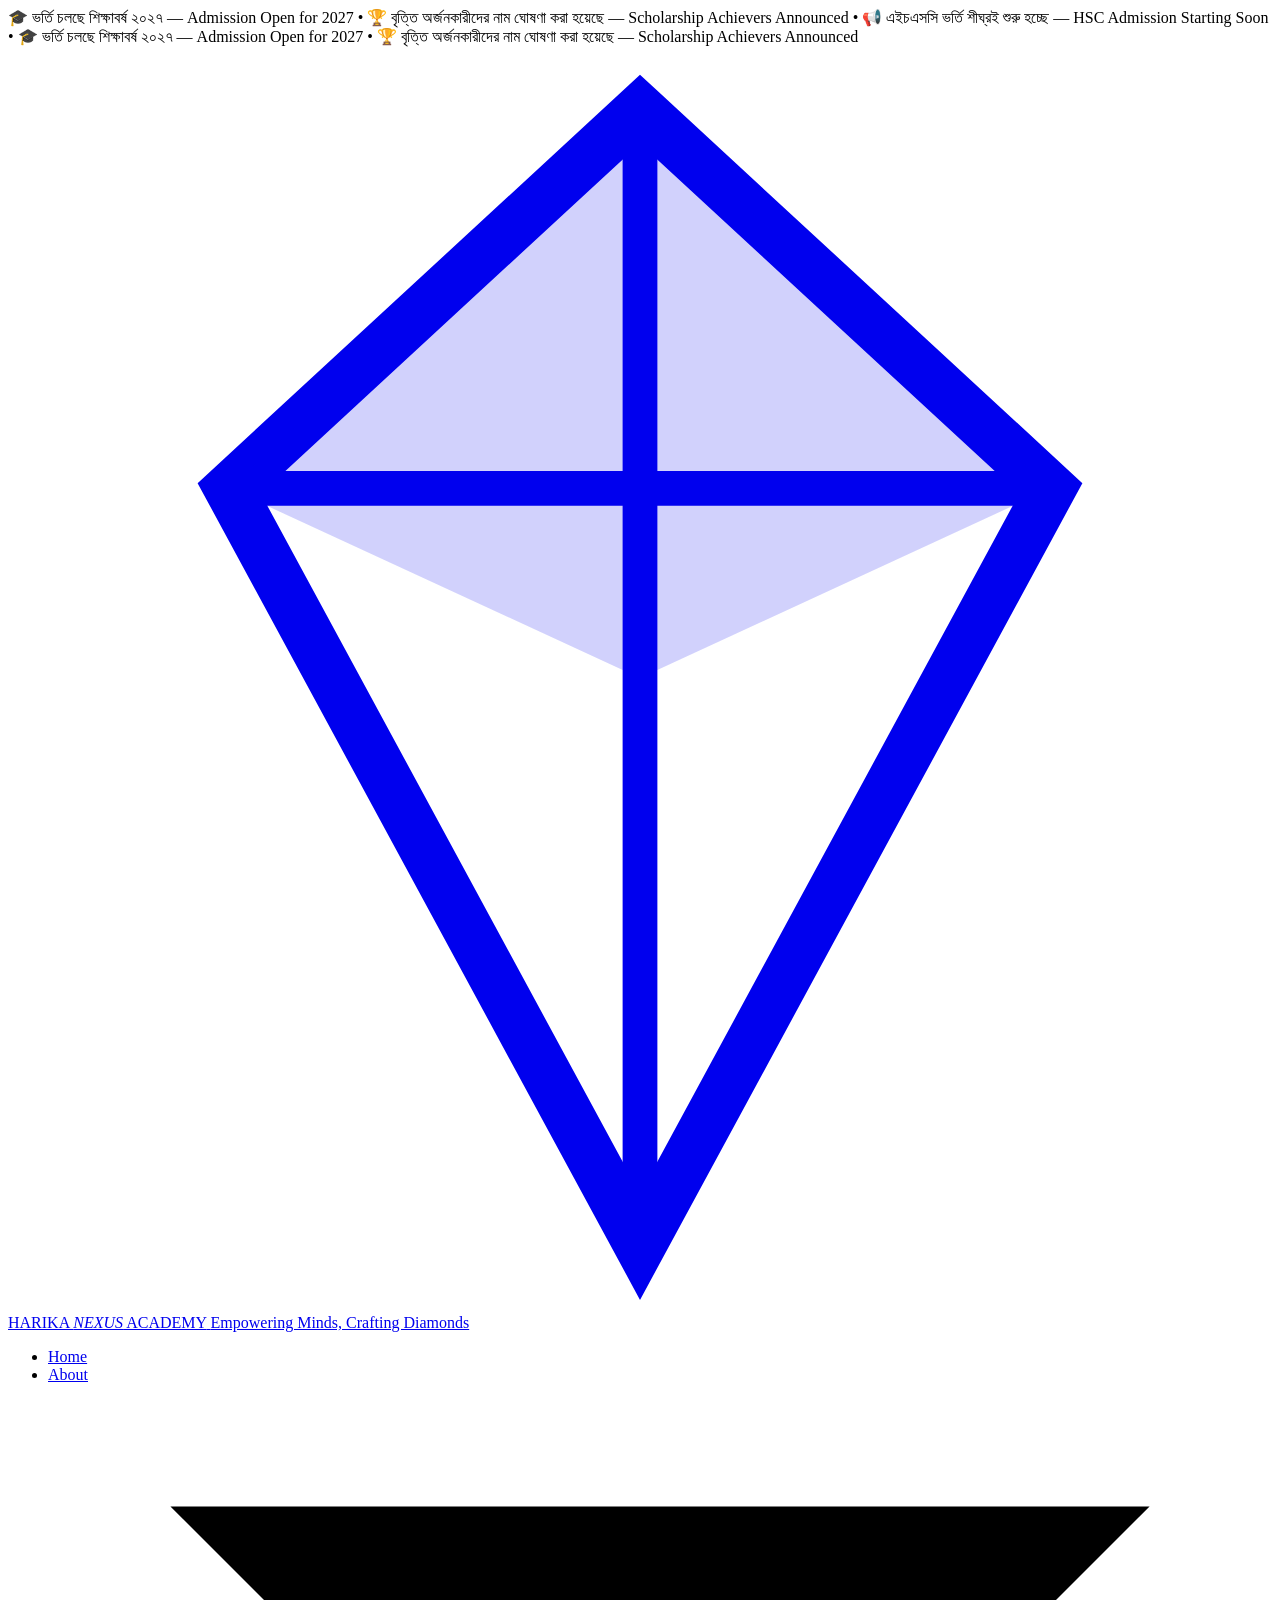
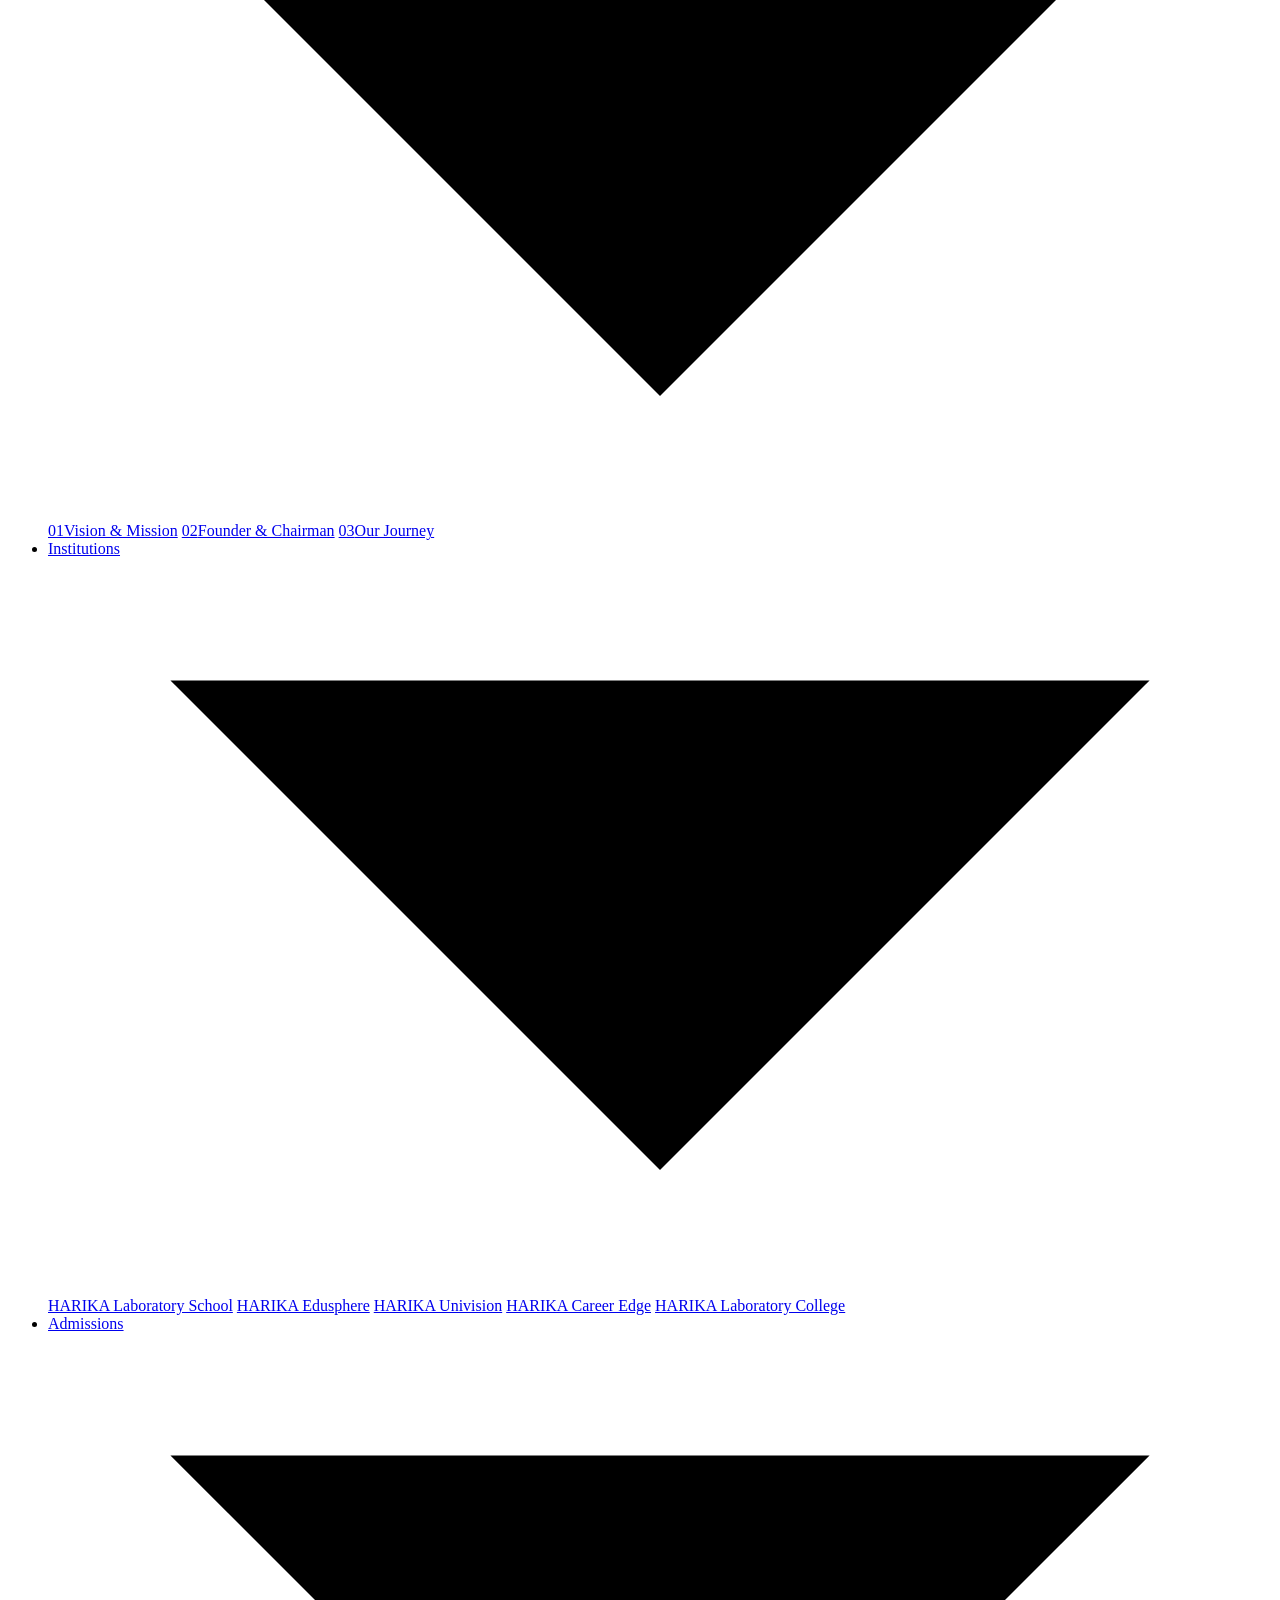
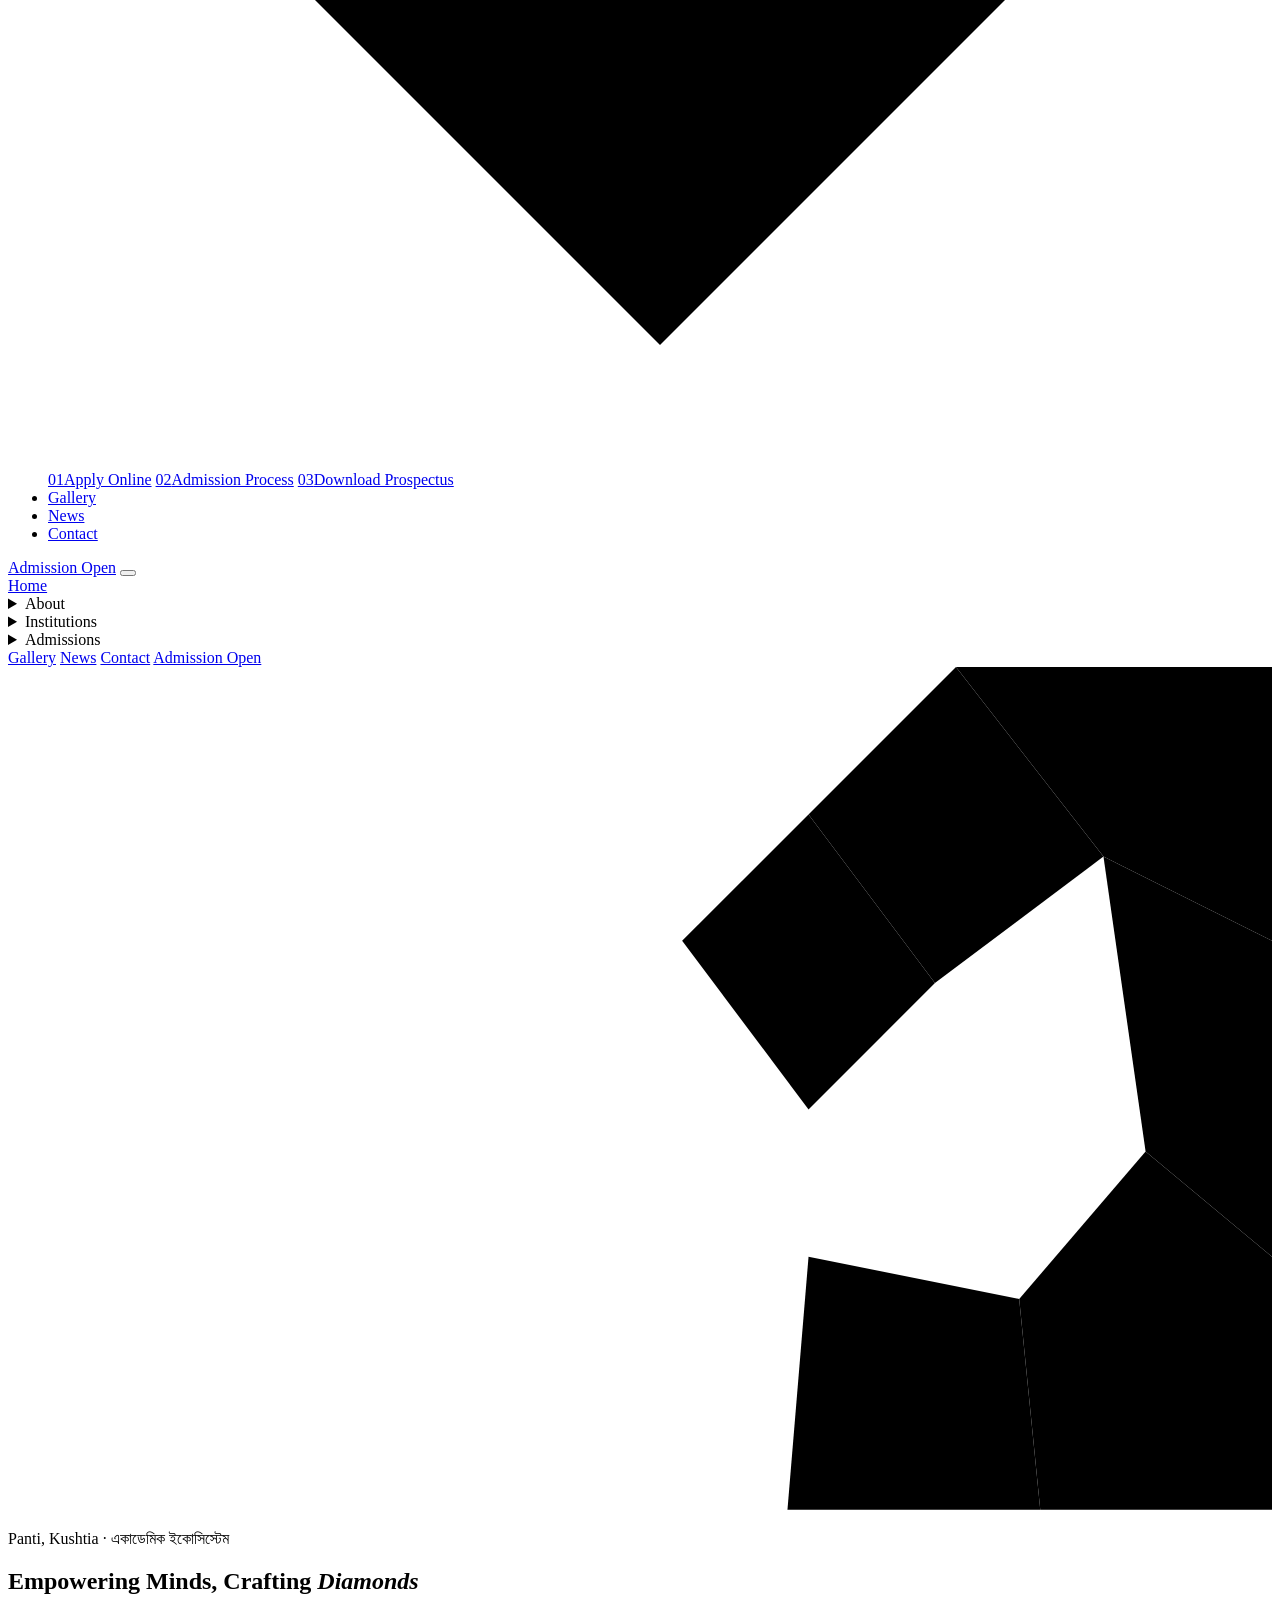
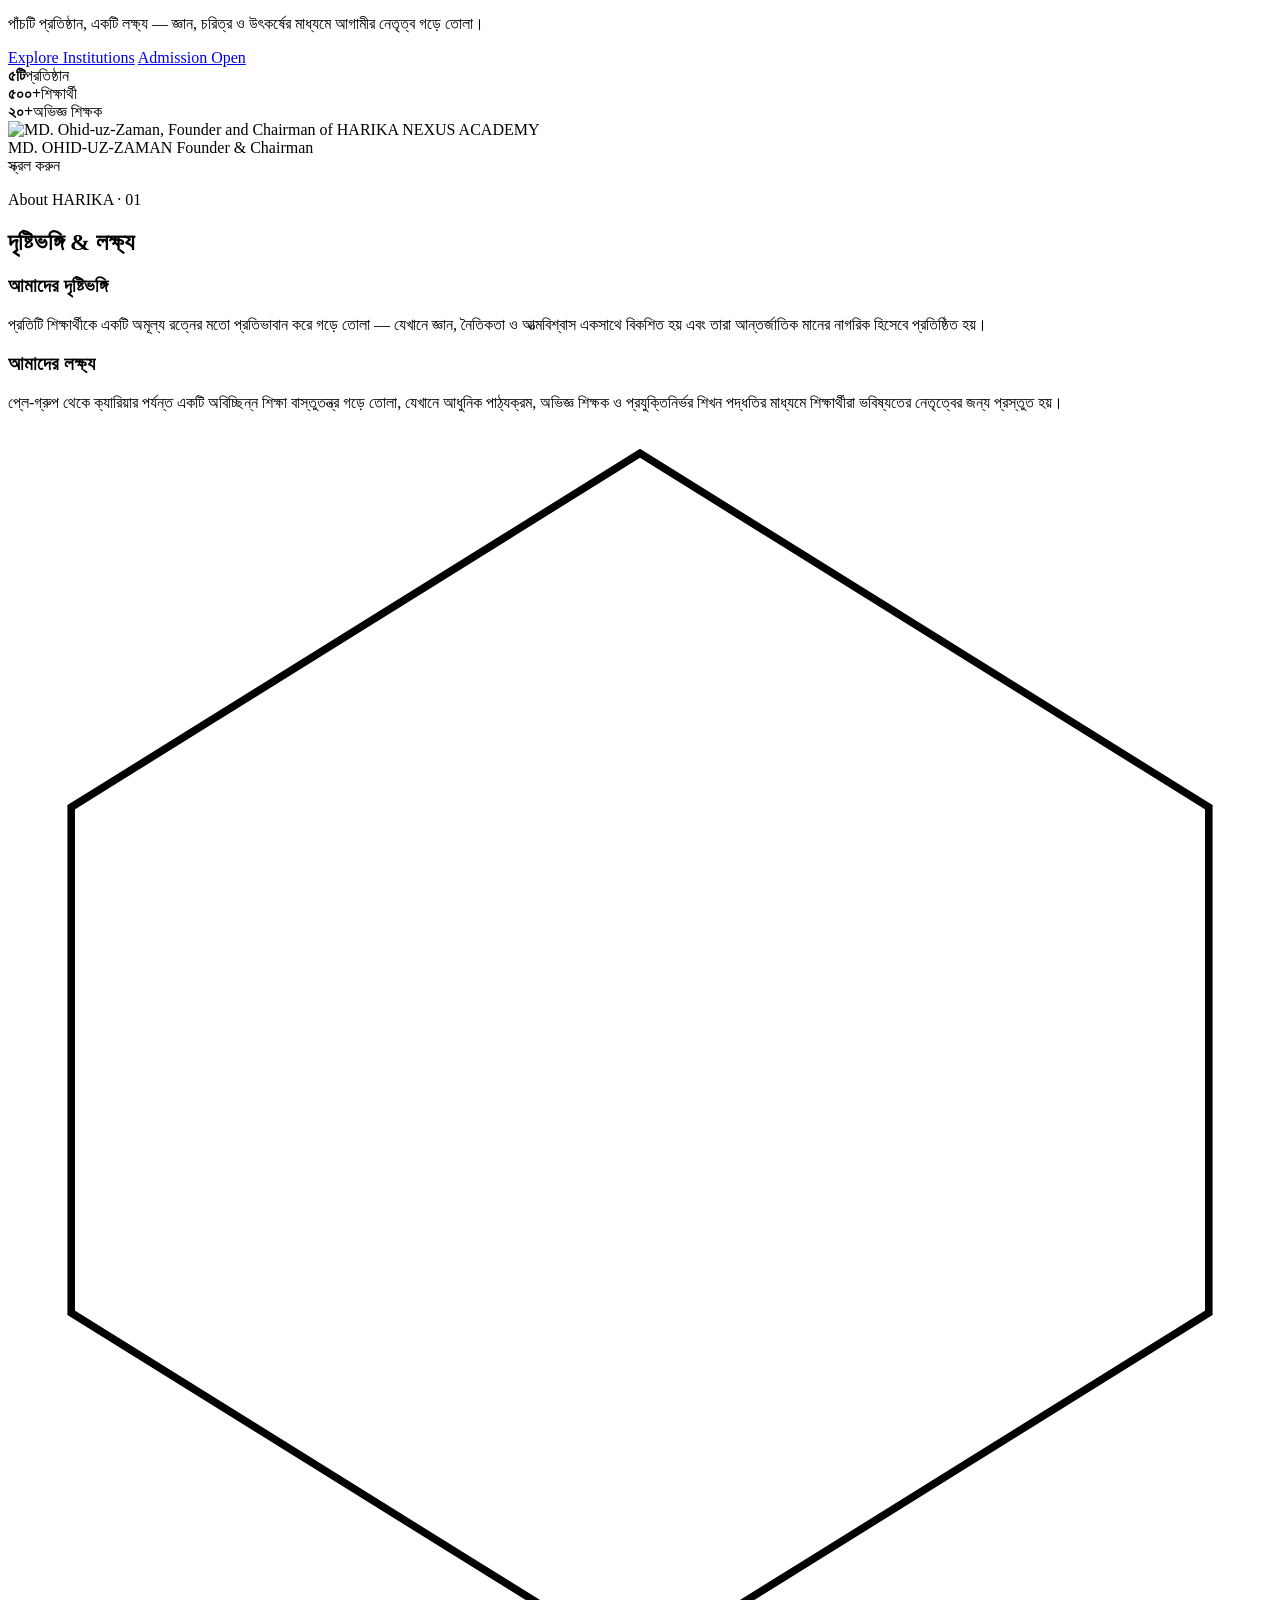
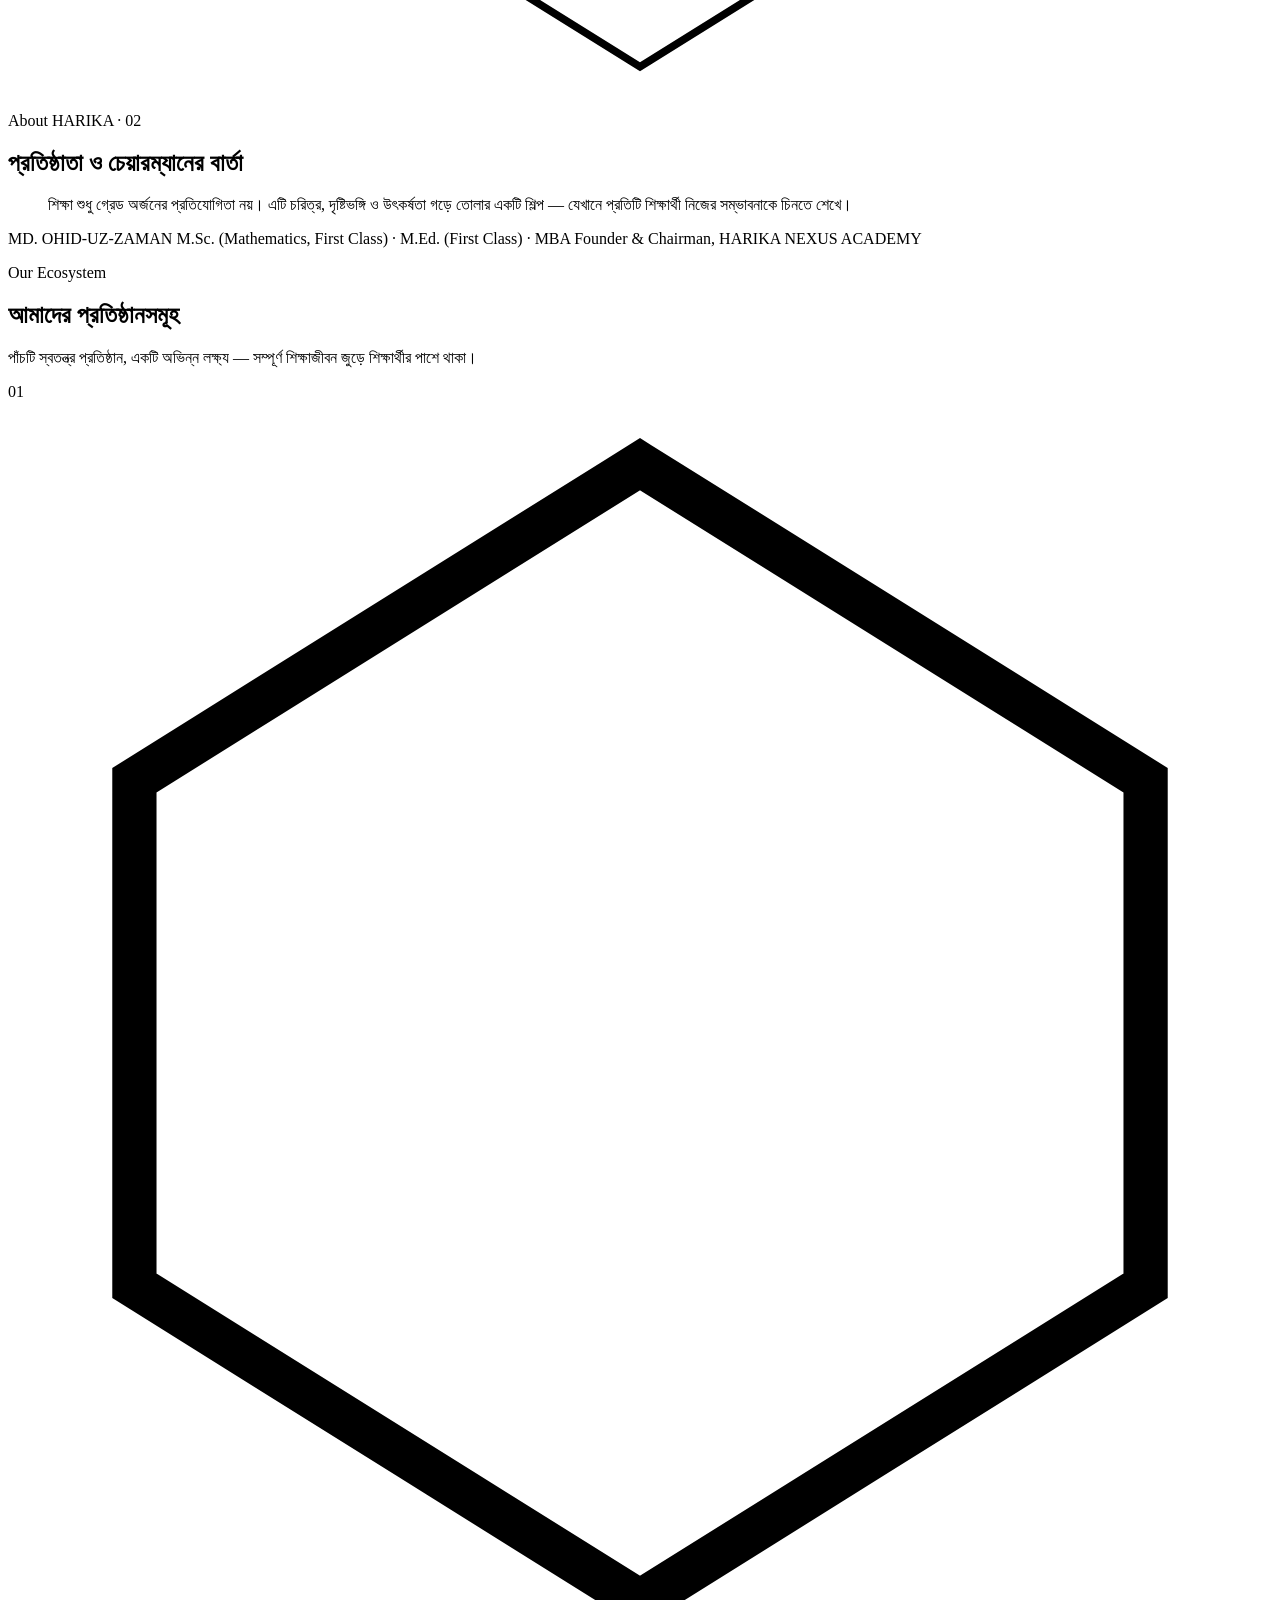
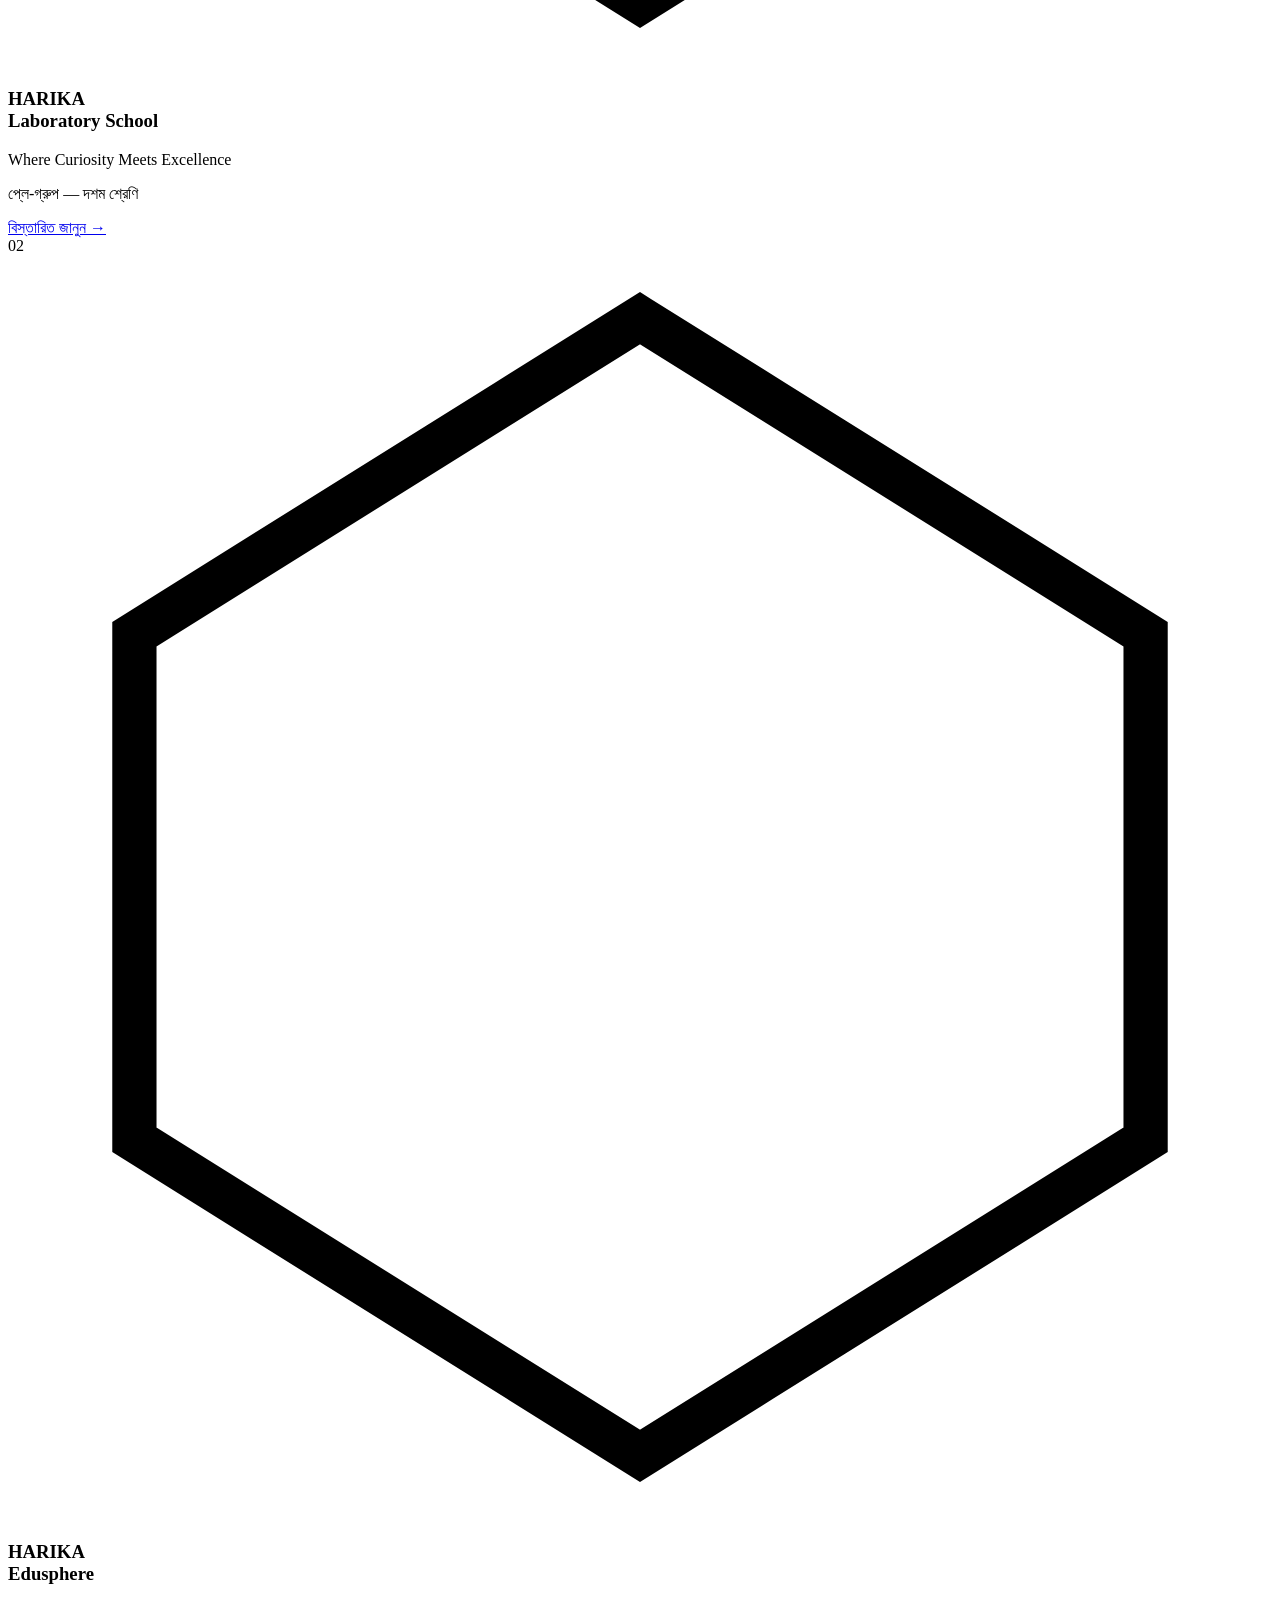
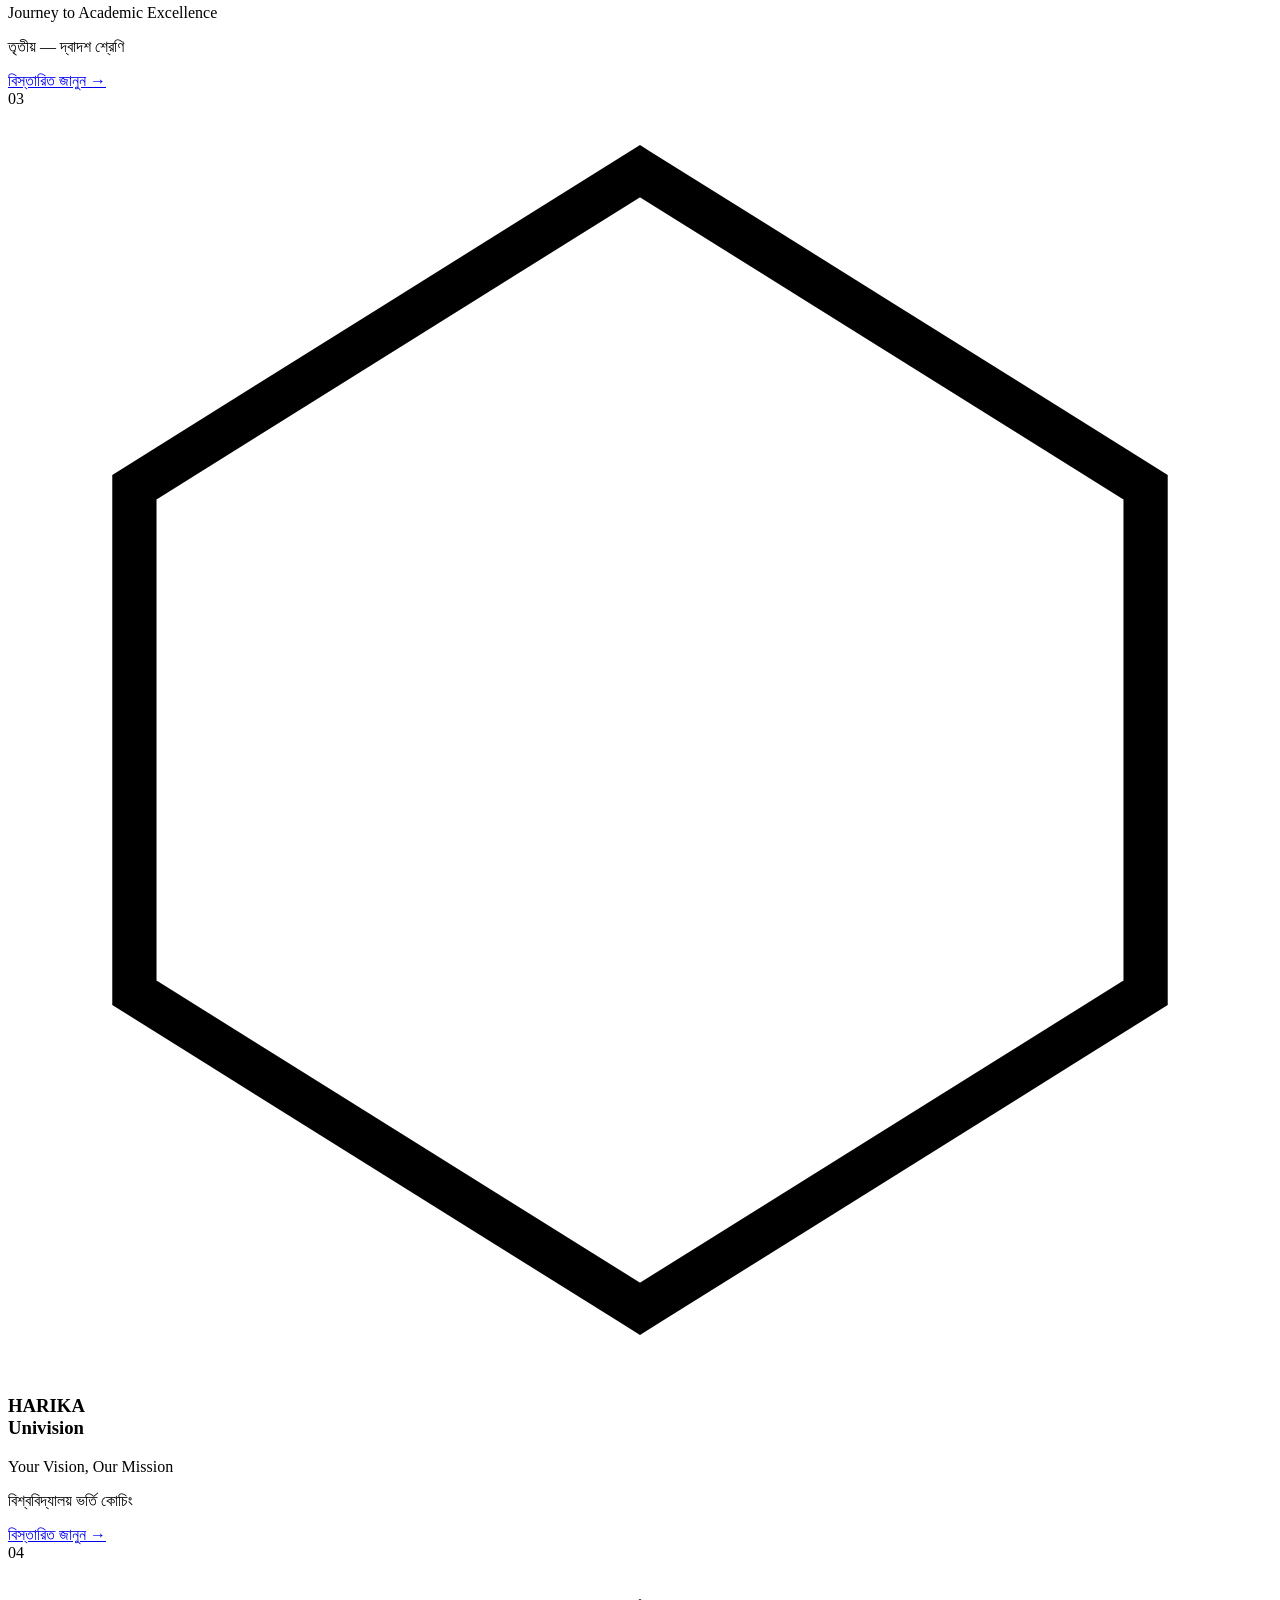
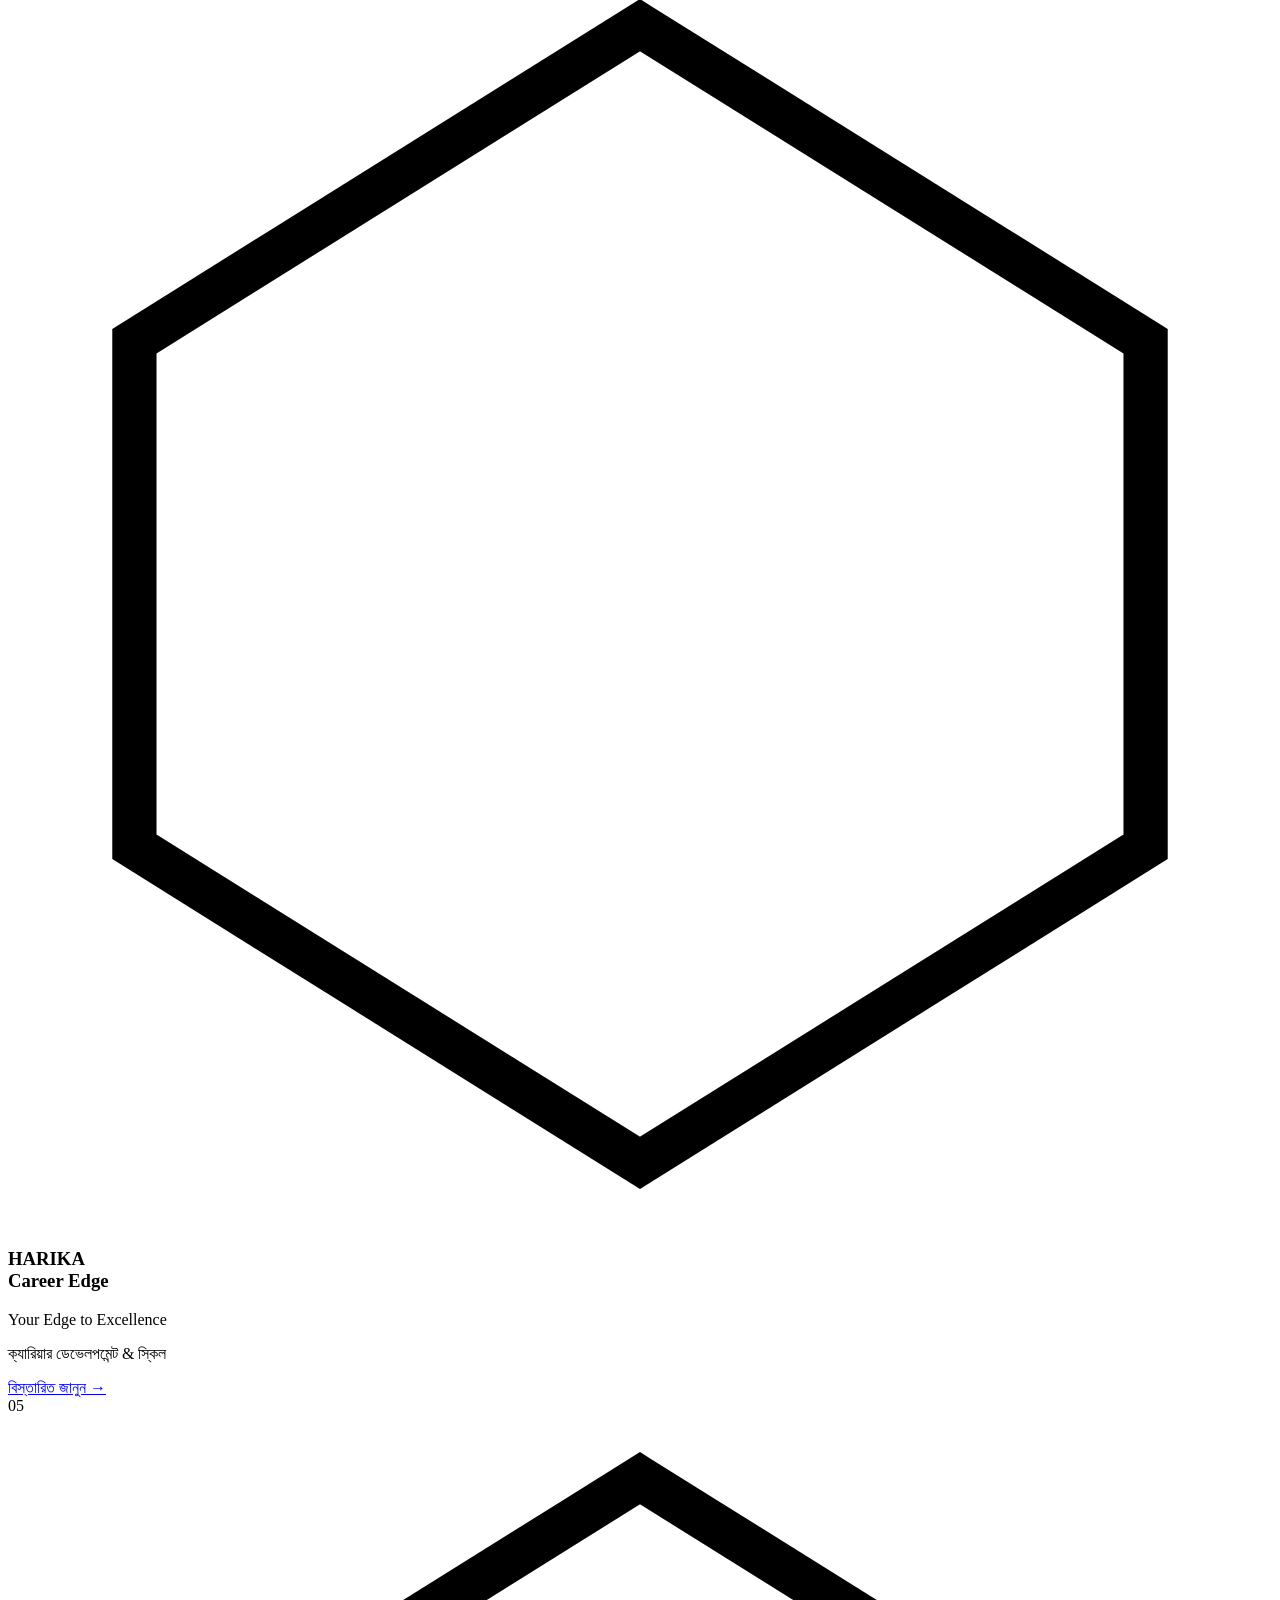
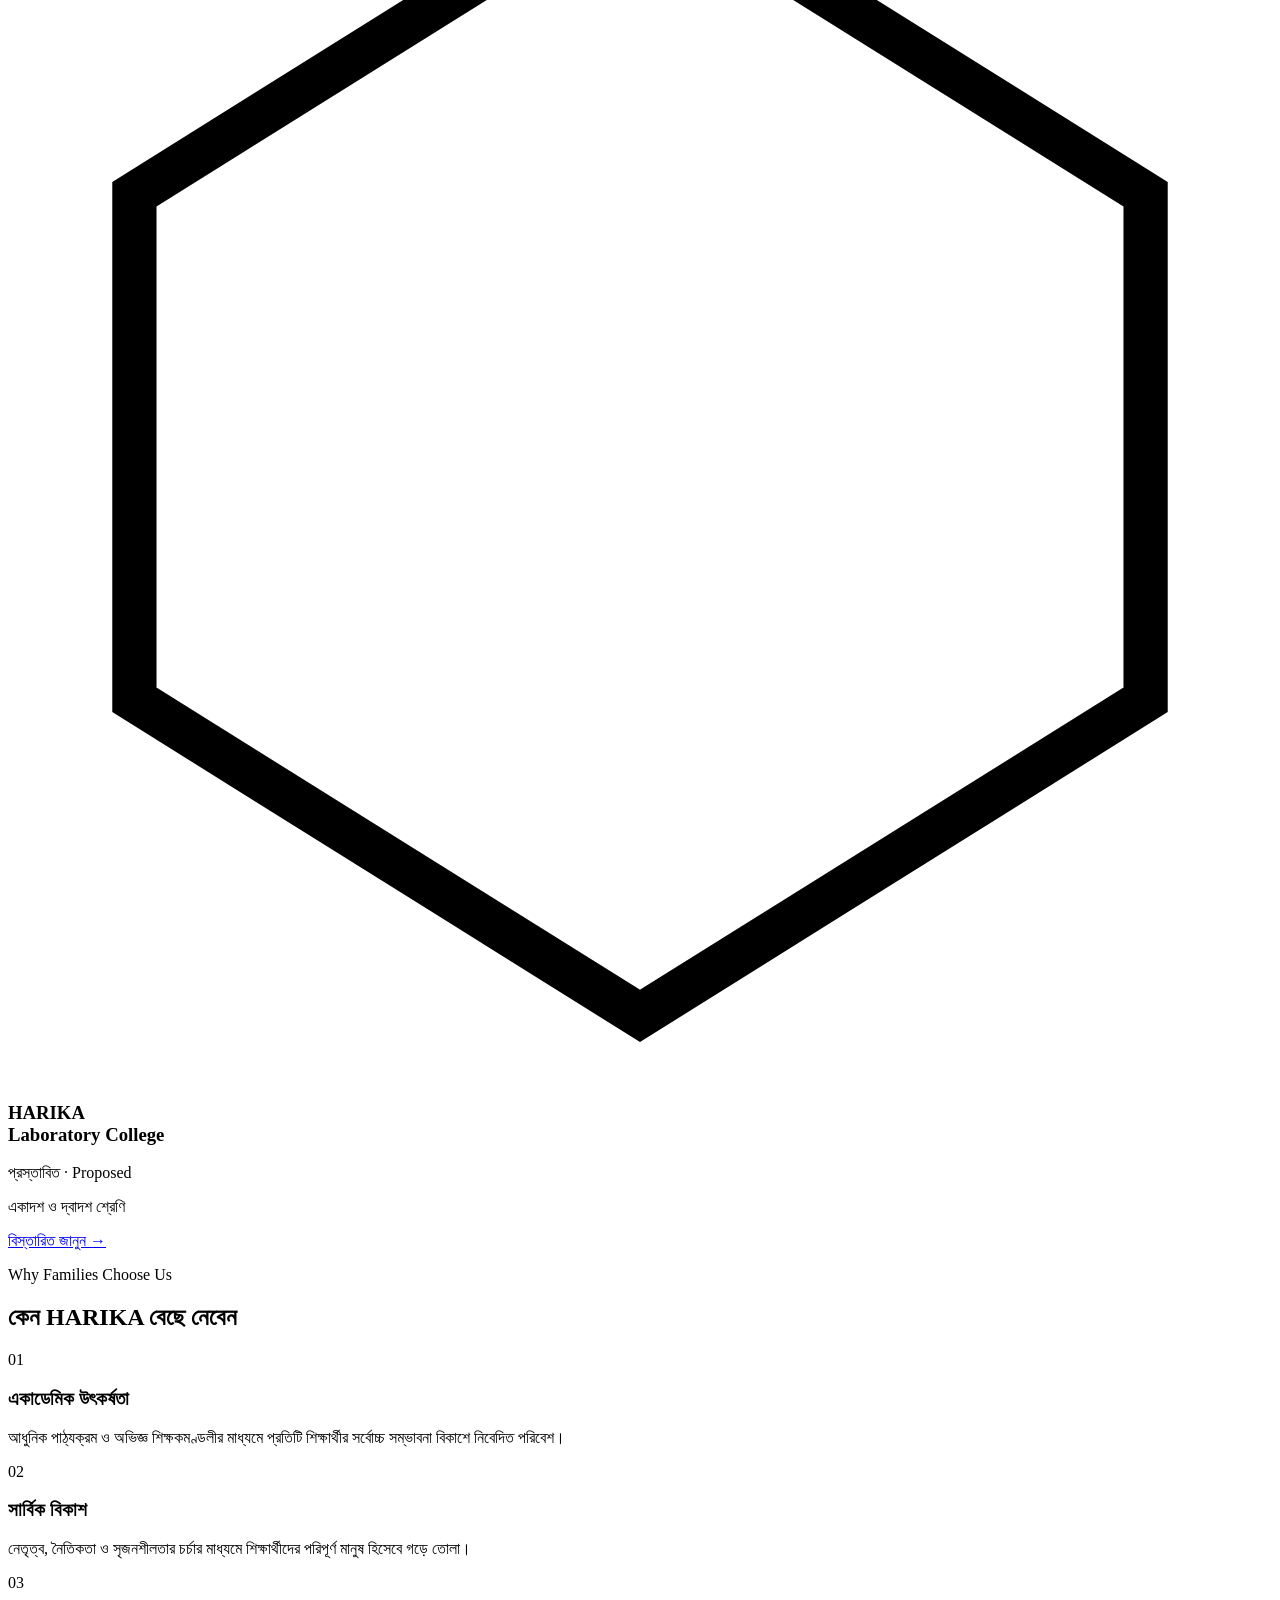
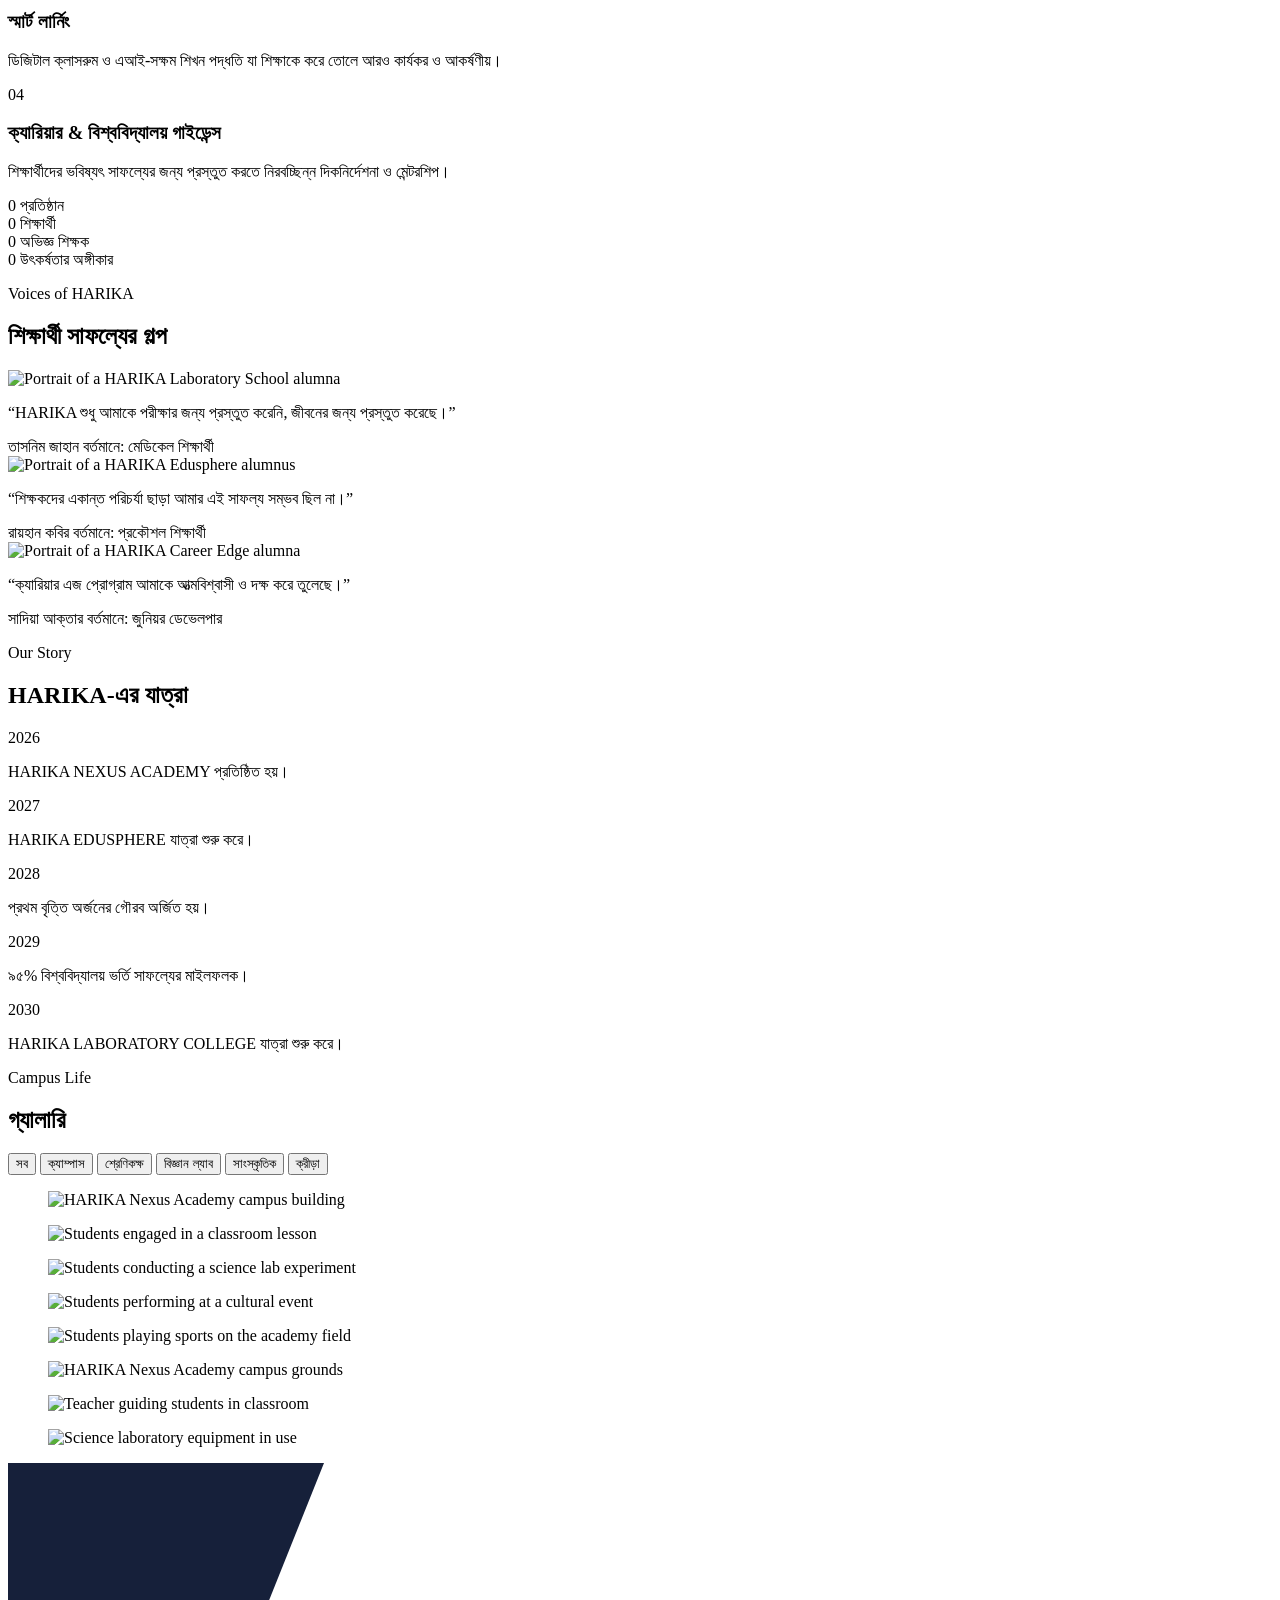
==== index.html @ 1e870d4b "Add files via upload" ====
<!DOCTYPE html>
<html lang="bn">
<head>
<meta charset="UTF-8">
<meta name="viewport" content="width=device-width, initial-scale=1.0">
<title>HARIKA NEXUS ACADEMY — Empowering Minds, Crafting Diamonds</title>
<meta name="description" content="HARIKA NEXUS ACADEMY — Panti, Kushtia. A unified education ecosystem: school, college, university coaching and career development under one roof.">
<link rel="preconnect" href="https://fonts.googleapis.com">
<link rel="preconnect" href="https://fonts.gstatic.com" crossorigin>
<link href="https://fonts.googleapis.com/css2?family=Fraunces:ital,opsz,wght@0,9..144,300;0,9..144,400;0,9..144,500;0,9..144,600;0,9..144,700;1,9..144,400;1,9..144,500&family=Inter:wght@300;400;500;600;700&family=JetBrains+Mono:wght@400;500&display=swap" rel="stylesheet">
<link rel="stylesheet" href="style.css">
</head>
<body>

<!-- ====== ANNOUNCEMENT BAR ====== -->
<div class="announce-bar" id="announceBar">
  <div class="announce-track">
    <span class="announce-item">🎓 ভর্তি চলছে শিক্ষাবর্ষ ২০২৭ — Admission Open for 2027</span>
    <span class="announce-dot">•</span>
    <span class="announce-item">🏆 বৃত্তি অর্জনকারীদের নাম ঘোষণা করা হয়েছে — Scholarship Achievers Announced</span>
    <span class="announce-dot">•</span>
    <span class="announce-item">📢 এইচএসসি ভর্তি শীঘ্রই শুরু হচ্ছে — HSC Admission Starting Soon</span>
    <span class="announce-dot">•</span>
    <span class="announce-item">🎓 ভর্তি চলছে শিক্ষাবর্ষ ২০২৭ — Admission Open for 2027</span>
    <span class="announce-dot">•</span>
    <span class="announce-item">🏆 বৃত্তি অর্জনকারীদের নাম ঘোষণা করা হয়েছে — Scholarship Achievers Announced</span>
  </div>
</div>

<!-- ====== NAVBAR ====== -->
<header class="navbar" id="navbar">
  <div class="nav-inner">
    <a href="#home" class="brand">
      <span class="brand-mark" aria-hidden="true">
        <svg viewBox="0 0 40 40" class="diamond-logo">
          <polygon points="20,2 33,14 20,38 7,14" fill="none" stroke="currentColor" stroke-width="1.6"/>
          <polygon points="20,2 33,14 20,20 7,14" fill="currentColor" opacity="0.18"/>
          <line x1="7" y1="14" x2="33" y2="14" stroke="currentColor" stroke-width="1.1"/>
          <line x1="20" y1="2" x2="20" y2="38" stroke="currentColor" stroke-width="1.1"/>
        </svg>
      </span>
      <span class="brand-text">
        <span class="brand-name">HARIKA <em>NEXUS</em> ACADEMY</span>
        <span class="brand-tag">Empowering Minds, Crafting Diamonds</span>
      </span>
    </a>

    <nav class="main-nav" aria-label="Primary">
      <ul>
        <li><a href="#home">Home</a></li>
        <li class="has-mega">
          <a href="#about">About <svg class="caret" viewBox="0 0 10 6"><path d="M1 1l4 4 4-4"/></svg></a>
          <div class="mega-panel">
            <a href="#vision" class="mega-link"><span class="mega-num">01</span><span>Vision &amp; Mission</span></a>
            <a href="#founder" class="mega-link"><span class="mega-num">02</span><span>Founder &amp; Chairman</span></a>
            <a href="#journey" class="mega-link"><span class="mega-num">03</span><span>Our Journey</span></a>
          </div>
        </li>
        <li class="has-mega">
          <a href="#institutions">Institutions <svg class="caret" viewBox="0 0 10 6"><path d="M1 1l4 4 4-4"/></svg></a>
          <div class="mega-panel mega-panel--wide">
            <a href="#inst-school" class="mega-link"><span class="mega-swatch" style="--sw:#1B3A6B"></span><span>HARIKA Laboratory School</span></a>
            <a href="#inst-eduphere" class="mega-link"><span class="mega-swatch" style="--sw:#1E6B4F"></span><span>HARIKA Edusphere</span></a>
            <a href="#inst-univision" class="mega-link"><span class="mega-swatch" style="--sw:#B8862E"></span><span>HARIKA Univision</span></a>
            <a href="#inst-careeredge" class="mega-link"><span class="mega-swatch" style="--sw:#5B2A6B"></span><span>HARIKA Career Edge</span></a>
            <a href="#inst-college" class="mega-link"><span class="mega-swatch" style="--sw:#8B2635"></span><span>HARIKA Laboratory College</span></a>
          </div>
        </li>
        <li class="has-mega">
          <a href="#admissions">Admissions <svg class="caret" viewBox="0 0 10 6"><path d="M1 1l4 4 4-4"/></svg></a>
          <div class="mega-panel">
            <a href="#apply" class="mega-link"><span class="mega-num">01</span><span>Apply Online</span></a>
            <a href="#process" class="mega-link"><span class="mega-num">02</span><span>Admission Process</span></a>
            <a href="#prospectus" class="mega-link"><span class="mega-num">03</span><span>Download Prospectus</span></a>
          </div>
        </li>
        <li><a href="#gallery">Gallery</a></li>
        <li><a href="#news">News</a></li>
        <li><a href="#contact">Contact</a></li>
      </ul>
    </nav>

    <div class="nav-cta">
      <a href="#admissions" class="btn btn-gold btn-sm">Admission Open</a>
      <button class="nav-toggle" id="navToggle" aria-label="Toggle menu" aria-expanded="false">
        <span></span><span></span><span></span>
      </button>
    </div>
  </div>

  <!-- mobile menu -->
  <div class="mobile-menu" id="mobileMenu">
    <a href="#home">Home</a>
    <details>
      <summary>About</summary>
      <a href="#vision">Vision &amp; Mission</a>
      <a href="#founder">Founder &amp; Chairman</a>
      <a href="#journey">Our Journey</a>
    </details>
    <details>
      <summary>Institutions</summary>
      <a href="#inst-school">HARIKA Laboratory School</a>
      <a href="#inst-eduphere">HARIKA Edusphere</a>
      <a href="#inst-univision">HARIKA Univision</a>
      <a href="#inst-careeredge">HARIKA Career Edge</a>
      <a href="#inst-college">HARIKA Laboratory College</a>
    </details>
    <details>
      <summary>Admissions</summary>
      <a href="#apply">Apply Online</a>
      <a href="#process">Admission Process</a>
      <a href="#prospectus">Download Prospectus</a>
    </details>
    <a href="#gallery">Gallery</a>
    <a href="#news">News</a>
    <a href="#contact">Contact</a>
    <a href="#admissions" class="btn btn-gold btn-block">Admission Open</a>
  </div>
</header>

<main id="home">

  <!-- ====== HERO ====== -->
  <section class="hero">
    <div class="hero-facets" aria-hidden="true">
      <svg viewBox="0 0 1200 800" preserveAspectRatio="xMidYMid slice" class="facet-svg">
        <polygon class="facet f1" points="900,0 1200,0 1200,260 1040,180"/>
        <polygon class="facet f2" points="1040,180 1200,260 1200,560 1080,460"/>
        <polygon class="facet f3" points="900,0 1040,180 880,300 760,140"/>
        <polygon class="facet f4" points="1080,460 1200,560 1200,800 980,800 960,600"/>
        <polygon class="facet f5" points="760,140 880,300 760,420 640,260"/>
        <polygon class="facet f6" points="960,600 980,800 740,800 760,560"/>
      </svg>
    </div>

    <div class="hero-inner">
      <div class="hero-copy">
        <p class="eyebrow">Panti, Kushtia · একাডেমিক ইকোসিস্টেম</p>
        <h1 class="hero-title">
          <span class="line">Empowering</span>
          <span class="line">Minds,</span>
          <span class="line accent">Crafting <em>Diamonds</em></span>
        </h1>
        <p class="hero-sub">পাঁচটি প্রতিষ্ঠান, একটি লক্ষ্য — জ্ঞান, চরিত্র ও উৎকর্ষের মাধ্যমে আগামীর নেতৃত্ব গড়ে তোলা।</p>
        <div class="hero-actions">
          <a href="#institutions" class="btn btn-dark">Explore Institutions</a>
          <a href="#admissions" class="btn btn-outline">Admission Open</a>
        </div>
        <div class="hero-meta">
          <div class="hero-meta-item"><strong>৫টি</strong><span>প্রতিষ্ঠান</span></div>
          <div class="hero-meta-divider"></div>
          <div class="hero-meta-item"><strong>৫০০+</strong><span>শিক্ষার্থী</span></div>
          <div class="hero-meta-divider"></div>
          <div class="hero-meta-item"><strong>২০+</strong><span>অভিজ্ঞ শিক্ষক</span></div>
        </div>
      </div>

      <div class="hero-visual">
        <div class="founder-frame">
          <div class="founder-frame-cut" aria-hidden="true"></div>
          <img src="assets/founder.jpg" alt="MD. Ohid-uz-Zaman, Founder and Chairman of HARIKA NEXUS ACADEMY" class="founder-photo">
          <div class="founder-card">
            <span class="founder-card-name">MD. OHID-UZ-ZAMAN</span>
            <span class="founder-card-role">Founder &amp; Chairman</span>
          </div>
        </div>
      </div>
    </div>

    <div class="hero-scroll" aria-hidden="true">
      <span>স্ক্রল করুন</span>
      <div class="scroll-line"></div>
    </div>
  </section>

  <!-- ====== VISION & MISSION ====== -->
  <section class="vision" id="about">
    <div id="vision" class="anchor-offset"></div>
    <div class="container vision-grid">
      <div class="vision-head">
        <p class="kicker">About HARIKA · 01</p>
        <h2 class="sec-title">দৃষ্টিভঙ্গি &amp; লক্ষ্য</h2>
        <div class="cut-rule" aria-hidden="true"></div>
      </div>
      <div class="vision-cards">
        <div class="vision-card">
          <span class="vision-facet" aria-hidden="true"></span>
          <h3>আমাদের দৃষ্টিভঙ্গি</h3>
          <p>প্রতিটি শিক্ষার্থীকে একটি অমূল্য রত্নের মতো প্রতিভাবান করে গড়ে তোলা — যেখানে জ্ঞান, নৈতিকতা ও আত্মবিশ্বাস একসাথে বিকশিত হয় এবং তারা আন্তর্জাতিক মানের নাগরিক হিসেবে প্রতিষ্ঠিত হয়।</p>
        </div>
        <div class="vision-card">
          <span class="vision-facet" aria-hidden="true"></span>
          <h3>আমাদের লক্ষ্য</h3>
          <p>প্লে-গ্রুপ থেকে ক্যারিয়ার পর্যন্ত একটি অবিচ্ছিন্ন শিক্ষা বাস্তুতন্ত্র গড়ে তোলা, যেখানে আধুনিক পাঠ্যক্রম, অভিজ্ঞ শিক্ষক ও প্রযুক্তিনির্ভর শিখন পদ্ধতির মাধ্যমে শিক্ষার্থীরা ভবিষ্যতের নেতৃত্বের জন্য প্রস্তুত হয়।</p>
        </div>
      </div>
    </div>
  </section>

  <!-- ====== FOUNDER MESSAGE ====== -->
  <section class="founder-msg" id="founder">
    <div class="container founder-msg-grid">
      <div class="founder-msg-mark" aria-hidden="true">
        <svg viewBox="0 0 100 100"><polygon points="50,2 95,30 95,70 50,98 5,70 5,30" fill="none" stroke="currentColor" stroke-width="0.6"/></svg>
      </div>
      <div class="founder-msg-copy">
        <p class="kicker">About HARIKA · 02</p>
        <h2 class="sec-title">প্রতিষ্ঠাতা ও চেয়ারম্যানের বার্তা</h2>
        <blockquote class="founder-quote">
          শিক্ষা শুধু গ্রেড অর্জনের প্রতিযোগিতা নয়। এটি চরিত্র, দৃষ্টিভঙ্গি ও উৎকর্ষতা গড়ে তোলার একটি শিল্প — যেখানে প্রতিটি শিক্ষার্থী নিজের সম্ভাবনাকে চিনতে শেখে।
        </blockquote>
        <div class="founder-sign">
          <span class="founder-sign-name">MD. OHID-UZ-ZAMAN</span>
          <span class="founder-sign-role">M.Sc. (Mathematics, First Class) · M.Ed. (First Class) · MBA</span>
          <span class="founder-sign-title">Founder &amp; Chairman, HARIKA NEXUS ACADEMY</span>
        </div>
      </div>
    </div>
  </section>

  <!-- ====== OUR INSTITUTIONS ====== -->
  <section class="institutions" id="institutions">
    <div class="container">
      <div class="sec-head sec-head--center">
        <p class="kicker">Our Ecosystem</p>
        <h2 class="sec-title">আমাদের প্রতিষ্ঠানসমূহ</h2>
        <p class="sec-sub">পাঁচটি স্বতন্ত্র প্রতিষ্ঠান, একটি অভিন্ন লক্ষ্য — সম্পূর্ণ শিক্ষাজীবন জুড়ে শিক্ষার্থীর পাশে থাকা।</p>
      </div>

      <div class="inst-grid">
        <article class="inst-card" id="inst-school" style="--accent:#1B3A6B">
          <div class="inst-card-top">
            <span class="inst-index">01</span>
            <svg class="inst-clip" viewBox="0 0 40 40" aria-hidden="true"><polygon points="20,2 36,12 36,28 20,38 4,28 4,12" fill="none" stroke="currentColor" stroke-width="1.4"/></svg>
          </div>
          <h3 class="inst-name">HARIKA<br>Laboratory School</h3>
          <p class="inst-slogan">Where Curiosity Meets Excellence</p>
          <p class="inst-range">প্লে-গ্রুপ — দশম শ্রেণি</p>
          <a href="#admissions" class="inst-link">বিস্তারিত জানুন <span>→</span></a>
        </article>

        <article class="inst-card" id="inst-eduphere" style="--accent:#1E6B4F">
          <div class="inst-card-top">
            <span class="inst-index">02</span>
            <svg class="inst-clip" viewBox="0 0 40 40" aria-hidden="true"><polygon points="20,2 36,12 36,28 20,38 4,28 4,12" fill="none" stroke="currentColor" stroke-width="1.4"/></svg>
          </div>
          <h3 class="inst-name">HARIKA<br>Edusphere</h3>
          <p class="inst-slogan">Journey to Academic Excellence</p>
          <p class="inst-range">তৃতীয় — দ্বাদশ শ্রেণি</p>
          <a href="#admissions" class="inst-link">বিস্তারিত জানুন <span>→</span></a>
        </article>

        <article class="inst-card" id="inst-univision" style="--accent:#B8862E">
          <div class="inst-card-top">
            <span class="inst-index">03</span>
            <svg class="inst-clip" viewBox="0 0 40 40" aria-hidden="true"><polygon points="20,2 36,12 36,28 20,38 4,28 4,12" fill="none" stroke="currentColor" stroke-width="1.4"/></svg>
          </div>
          <h3 class="inst-name">HARIKA<br>Univision</h3>
          <p class="inst-slogan">Your Vision, Our Mission</p>
          <p class="inst-range">বিশ্ববিদ্যালয় ভর্তি কোচিং</p>
          <a href="#admissions" class="inst-link">বিস্তারিত জানুন <span>→</span></a>
        </article>

        <article class="inst-card" id="inst-careeredge" style="--accent:#5B2A6B">
          <div class="inst-card-top">
            <span class="inst-index">04</span>
            <svg class="inst-clip" viewBox="0 0 40 40" aria-hidden="true"><polygon points="20,2 36,12 36,28 20,38 4,28 4,12" fill="none" stroke="currentColor" stroke-width="1.4"/></svg>
          </div>
          <h3 class="inst-name">HARIKA<br>Career Edge</h3>
          <p class="inst-slogan">Your Edge to Excellence</p>
          <p class="inst-range">ক্যারিয়ার ডেভেলপমেন্ট &amp; স্কিল</p>
          <a href="#admissions" class="inst-link">বিস্তারিত জানুন <span>→</span></a>
        </article>

        <article class="inst-card inst-card--proposed" id="inst-college" style="--accent:#8B2635">
          <div class="inst-card-top">
            <span class="inst-index">05</span>
            <svg class="inst-clip" viewBox="0 0 40 40" aria-hidden="true"><polygon points="20,2 36,12 36,28 20,38 4,28 4,12" fill="none" stroke="currentColor" stroke-width="1.4"/></svg>
          </div>
          <h3 class="inst-name">HARIKA<br>Laboratory College</h3>
          <p class="inst-slogan">প্রস্তাবিত · Proposed</p>
          <p class="inst-range">একাদশ ও দ্বাদশ শ্রেণি</p>
          <a href="#admissions" class="inst-link">বিস্তারিত জানুন <span>→</span></a>
        </article>
      </div>
    </div>
  </section>

  <!-- ====== WHY CHOOSE HARIKA ====== -->
  <section class="why" id="why">
    <div class="container">
      <div class="sec-head">
        <p class="kicker">Why Families Choose Us</p>
        <h2 class="sec-title">কেন HARIKA বেছে নেবেন</h2>
      </div>
      <div class="why-grid">
        <div class="why-card">
          <span class="why-num">01</span>
          <h3>একাডেমিক উৎকর্ষতা</h3>
          <p>আধুনিক পাঠ্যক্রম ও অভিজ্ঞ শিক্ষকমণ্ডলীর মাধ্যমে প্রতিটি শিক্ষার্থীর সর্বোচ্চ সম্ভাবনা বিকাশে নিবেদিত পরিবেশ।</p>
        </div>
        <div class="why-card">
          <span class="why-num">02</span>
          <h3>সার্বিক বিকাশ</h3>
          <p>নেতৃত্ব, নৈতিকতা ও সৃজনশীলতার চর্চার মাধ্যমে শিক্ষার্থীদের পরিপূর্ণ মানুষ হিসেবে গড়ে তোলা।</p>
        </div>
        <div class="why-card">
          <span class="why-num">03</span>
          <h3>স্মার্ট লার্নিং</h3>
          <p>ডিজিটাল ক্লাসরুম ও এআই-সক্ষম শিখন পদ্ধতি যা শিক্ষাকে করে তোলে আরও কার্যকর ও আকর্ষণীয়।</p>
        </div>
        <div class="why-card">
          <span class="why-num">04</span>
          <h3>ক্যারিয়ার &amp; বিশ্ববিদ্যালয় গাইডেন্স</h3>
          <p>শিক্ষার্থীদের ভবিষ্যৎ সাফল্যের জন্য প্রস্তুত করতে নিরবচ্ছিন্ন দিকনির্দেশনা ও মেন্টরশিপ।</p>
        </div>
      </div>
    </div>
  </section>

  <!-- ====== STATISTICS ====== -->
  <section class="stats" id="stats">
    <div class="container stats-grid">
      <div class="stat-item">
        <span class="stat-num" data-count="5" data-suffix="+">0</span>
        <span class="stat-label">প্রতিষ্ঠান</span>
      </div>
      <div class="stat-item">
        <span class="stat-num" data-count="500" data-suffix="+">0</span>
        <span class="stat-label">শিক্ষার্থী</span>
      </div>
      <div class="stat-item">
        <span class="stat-num" data-count="20" data-suffix="+">0</span>
        <span class="stat-label">অভিজ্ঞ শিক্ষক</span>
      </div>
      <div class="stat-item">
        <span class="stat-num" data-count="100" data-suffix="%">0</span>
        <span class="stat-label">উৎকর্ষতার অঙ্গীকার</span>
      </div>
    </div>
  </section>

  <!-- ====== STUDENT SUCCESS STORIES ====== -->
  <section class="success" id="success">
    <div class="container">
      <div class="sec-head">
        <p class="kicker">Voices of HARIKA</p>
        <h2 class="sec-title">শিক্ষার্থী সাফল্যের গল্প</h2>
      </div>
      <div class="success-grid">
        <article class="success-card">
          <div class="success-photo" style="--ph:#1B3A6B">
            <img src="assets/student1.jpg" alt="Portrait of a HARIKA Laboratory School alumna" loading="lazy">
          </div>
          <div class="success-body">
            <p class="success-quote">“HARIKA শুধু আমাকে পরীক্ষার জন্য প্রস্তুত করেনি, জীবনের জন্য প্রস্তুত করেছে।”</p>
            <span class="success-name">তাসনিম জাহান</span>
            <span class="success-role">বর্তমানে: মেডিকেল শিক্ষার্থী</span>
          </div>
        </article>
        <article class="success-card">
          <div class="success-photo" style="--ph:#1E6B4F">
            <img src="assets/student2.jpg" alt="Portrait of a HARIKA Edusphere alumnus" loading="lazy">
          </div>
          <div class="success-body">
            <p class="success-quote">“শিক্ষকদের একান্ত পরিচর্যা ছাড়া আমার এই সাফল্য সম্ভব ছিল না।”</p>
            <span class="success-name">রায়হান কবির</span>
            <span class="success-role">বর্তমানে: প্রকৌশল শিক্ষার্থী</span>
          </div>
        </article>
        <article class="success-card">
          <div class="success-photo" style="--ph:#5B2A6B">
            <img src="assets/student3.jpg" alt="Portrait of a HARIKA Career Edge alumna" loading="lazy">
          </div>
          <div class="success-body">
            <p class="success-quote">“ক্যারিয়ার এজ প্রোগ্রাম আমাকে আত্মবিশ্বাসী ও দক্ষ করে তুলেছে।”</p>
            <span class="success-name">সাদিয়া আক্তার</span>
            <span class="success-role">বর্তমানে: জুনিয়র ডেভেলপার</span>
          </div>
        </article>
      </div>
    </div>
  </section>

  <!-- ====== JOURNEY TIMELINE ====== -->
  <section class="journey" id="journey">
    <div class="container">
      <div class="sec-head">
        <p class="kicker">Our Story</p>
        <h2 class="sec-title">HARIKA-এর যাত্রা</h2>
      </div>
      <div class="timeline">
        <div class="timeline-line" aria-hidden="true"></div>

        <div class="tl-item">
          <div class="tl-dot"></div>
          <span class="tl-year">2026</span>
          <p class="tl-text">HARIKA NEXUS ACADEMY প্রতিষ্ঠিত হয়।</p>
        </div>
        <div class="tl-item">
          <div class="tl-dot"></div>
          <span class="tl-year">2027</span>
          <p class="tl-text">HARIKA EDUSPHERE যাত্রা শুরু করে।</p>
        </div>
        <div class="tl-item">
          <div class="tl-dot"></div>
          <span class="tl-year">2028</span>
          <p class="tl-text">প্রথম বৃত্তি অর্জনের গৌরব অর্জিত হয়।</p>
        </div>
        <div class="tl-item">
          <div class="tl-dot"></div>
          <span class="tl-year">2029</span>
          <p class="tl-text">৯৫% বিশ্ববিদ্যালয় ভর্তি সাফল্যের মাইলফলক।</p>
        </div>
        <div class="tl-item">
          <div class="tl-dot"></div>
          <span class="tl-year">2030</span>
          <p class="tl-text">HARIKA LABORATORY COLLEGE যাত্রা শুরু করে।</p>
        </div>
      </div>
    </div>
  </section>

  <!-- ====== GALLERY ====== -->
  <section class="gallery" id="gallery">
    <div class="container">
      <div class="sec-head sec-head--row">
        <div>
          <p class="kicker">Campus Life</p>
          <h2 class="sec-title">গ্যালারি</h2>
        </div>
        <div class="gallery-filters">
          <button class="gf active" data-filter="all">সব</button>
          <button class="gf" data-filter="campus">ক্যাম্পাস</button>
          <button class="gf" data-filter="classroom">শ্রেণিকক্ষ</button>
          <button class="gf" data-filter="lab">বিজ্ঞান ল্যাব</button>
          <button class="gf" data-filter="cultural">সাংস্কৃতিক</button>
          <button class="gf" data-filter="sports">ক্রীড়া</button>
        </div>
      </div>

      <div class="masonry" id="masonry">
        <figure class="m-item" data-cat="campus"><img src="assets/gallery1.jpg" alt="HARIKA Nexus Academy campus building" loading="lazy"></figure>
        <figure class="m-item" data-cat="classroom"><img src="assets/gallery2.jpg" alt="Students engaged in a classroom lesson" loading="lazy"></figure>
        <figure class="m-item" data-cat="lab"><img src="assets/gallery3.jpg" alt="Students conducting a science lab experiment" loading="lazy"></figure>
        <figure class="m-item" data-cat="cultural"><img src="assets/gallery4.jpg" alt="Students performing at a cultural event" loading="lazy"></figure>
        <figure class="m-item" data-cat="sports"><img src="assets/gallery5.jpg" alt="Students playing sports on the academy field" loading="lazy"></figure>
        <figure class="m-item" data-cat="campus"><img src="assets/gallery6.jpg" alt="HARIKA Nexus Academy campus grounds" loading="lazy"></figure>
        <figure class="m-item" data-cat="classroom"><img src="assets/gallery7.jpg" alt="Teacher guiding students in classroom" loading="lazy"></figure>
        <figure class="m-item" data-cat="lab"><img src="assets/gallery8.jpg" alt="Science laboratory equipment in use" loading="lazy"></figure>
      </div>
    </div>
  </section>

  <!-- ====== ADMISSIONS CTA + FORM ====== -->
  <section class="admissions" id="admissions">
    <div class="admissions-facets" aria-hidden="true">
      <svg viewBox="0 0 1200 500" preserveAspectRatio="xMidYMid slice"><polygon points="0,0 300,0 200,250 0,180" fill="#16203A"/><polygon points="1200,500 900,500 1000,250 1200,320" fill="#16203A"/></svg>
    </div>
    <div class="container admissions-grid">
      <div class="admissions-copy">
        <p class="kicker kicker--light">Admissions Open</p>
        <h2 class="sec-title sec-title--light">HARIKA NEXUS ACADEMY-তে<br>যোগ দিন</h2>
        <p class="admissions-sub">আজই গড়ে তুলুন আপনার ভবিষ্যৎ — আবেদন প্রক্রিয়া সহজ, স্বচ্ছ এবং সম্পূর্ণ অনলাইনে।</p>
        <div class="hero-actions">
          <a href="#apply" class="btn btn-gold">Apply Online</a>
          <a href="#prospectus" class="btn btn-outline-light">Download Prospectus</a>
        </div>

        <div class="admission-steps" id="process">
          <div class="a-step"><span>01</span>ফর্ম পূরণ করুন</div>
          <div class="a-step"><span>02</span>ডকুমেন্ট আপলোড করুন</div>
          <div class="a-step"><span>03</span>নিশ্চিতকরণ পান</div>
          <div class="a-step"><span>04</span>ভর্তি সম্পন্ন করুন</div>
        </div>
      </div>

      <form class="admission-form" id="apply" novalidate>
        <h3>অনলাইন ভর্তি ফর্ম</h3>
        <div class="form-row">
          <label>শিক্ষার্থীর নাম
            <input type="text" name="student_name" required>
          </label>
        </div>
        <div class="form-row">
          <label>পিতা/মাতার নাম
            <input type="text" name="parent_name" required>
          </label>
        </div>
        <div class="form-row form-row--split">
          <label>শ্রেণি
            <select name="class" required>
              <option value="" disabled selected>নির্বাচন করুন</option>
              <option>Play Group</option>
              <option>Nursery — Class Five</option>
              <option>Class Six — Ten</option>
              <option>HSC (Univision)</option>
              <option>Career Edge Program</option>
            </select>
          </label>
          <label>ফোন নম্বর
            <input type="tel" name="phone" required>
          </label>
        </div>
        <div class="form-row">
          <label>ইমেইল
            <input type="email" name="email">
          </label>
        </div>
        <div class="form-row">
          <label>ছবি আপলোড করুন
            <input type="file" name="photo" accept="image/*">
          </label>
        </div>
        <button type="submit" class="btn btn-dark btn-block">আবেদন জমা দিন</button>
        <p class="form-note">জমা দেওয়ার পর SMS ও ইমেইলের মাধ্যমে নিশ্চিতকরণ পাবেন এবং আবেদনের অবস্থা ট্র্যাক করতে পারবেন।</p>
        <a href="#prospectus" id="prospectus" class="prospectus-link">📄 প্রসপেক্টাস ডাউনলোড করুন</a>
      </form>
    </div>
  </section>

  <!-- ====== NEWS & EVENTS / ACHIEVEMENTS ====== -->
  <section class="news" id="news">
    <div class="container">
      <div class="sec-head sec-head--row">
        <div>
          <p class="kicker">Stay Updated</p>
          <h2 class="sec-title">সংবাদ &amp; ইভেন্ট</h2>
        </div>
      </div>
      <div class="news-grid">
        <article class="news-card news-card--feature">
          <span class="news-tag">ইভেন্ট</span>
          <span class="news-date">১৫ জুলাই, ২০২৬</span>
          <h3>বার্ষিক বিজ্ঞান মেলা ২০২৬</h3>
          <p>শিক্ষার্থীদের উদ্ভাবনী প্রকল্প প্রদর্শনীর মাধ্যমে অনুষ্ঠিত হবে এ বছরের বিজ্ঞান মেলা — অভিভাবকদের অংশগ্রহণের আমন্ত্রণ রইল।</p>
        </article>
        <article class="news-card">
          <span class="news-tag">অর্জন</span>
          <span class="news-date">৩ জুন, ২০২৬</span>
          <h3>জাতীয় বৃত্তি পরীক্ষায় সাফল্য</h3>
          <p>HARIKA EDUSPHERE-এর ১২ জন শিক্ষার্থী এ বছরের জাতীয় বৃত্তি পরীক্ষায় কৃতিত্বের সাথে উত্তীর্ণ হয়েছে।</p>
        </article>
        <article class="news-card">
          <span class="news-tag">ভর্তি</span>
          <span class="news-date">১ জুন, ২০২৬</span>
          <h3>HSC ভর্তি শীঘ্রই শুরু</h3>
          <p>HARIKA UNIVISION-এ ২০২৬-২৭ শিক্ষাবর্ষের জন্য উচ্চ মাধ্যমিক ভর্তি কার্যক্রম শীঘ্রই শুরু হতে যাচ্ছে।</p>
        </article>
      </div>
    </div>
  </section>

  <!-- ====== AI ASSISTANT (Floating) ====== -->
  <div class="ai-widget" id="aiWidget">
    <button class="ai-fab" id="aiFab" aria-label="Ask HARIKA AI" aria-expanded="false">
      <svg viewBox="0 0 24 24" class="ai-icon-spark"><path d="M12 2l1.8 6.2L20 10l-6.2 1.8L12 18l-1.8-6.2L4 10l6.2-1.8L12 2z"/></svg>
      <span>Ask HARIKA AI</span>
    </button>
    <div class="ai-panel" id="aiPanel">
      <div class="ai-panel-head">
        <span>HARIKA AI সহায়ক</span>
        <button id="aiClose" aria-label="Close">×</button>
      </div>
      <div class="ai-panel-body" id="aiBody">
        <p class="ai-msg ai-msg--bot">নমস্কার! আমি আপনাকে ভর্তি, ফি, কোর্স বা যেকোনো প্রতিষ্ঠান সম্পর্কে সাহায্য করতে পারি। নিচের কোনো প্রশ্ন বেছে নিন:</p>
      </div>
      <div class="ai-suggestions">
        <button class="ai-chip" data-q="admission">ভর্তি প্রক্রিয়া?</button>
        <button class="ai-chip" data-q="fees">ফি কাঠামো?</button>
        <button class="ai-chip" data-q="courses">কোর্সসমূহ?</button>
        <button class="ai-chip" data-q="suitable">কোন প্রতিষ্ঠান উপযুক্ত?</button>
        <button class="ai-chip" data-q="contact">যোগাযোগের তথ্য?</button>
        <button class="ai-chip" data-q="founder">প্রতিষ্ঠাতার বার্তা?</button>
      </div>
    </div>
  </div>

  <!-- ====== CONTACT ====== -->
  <section class="contact" id="contact">
    <div class="container contact-grid">
      <div class="contact-info">
        <p class="kicker kicker--light">Get in Touch</p>
        <h2 class="sec-title sec-title--light">যোগাযোগ করুন</h2>
        <p class="contact-tag">HARIKA NEXUS ACADEMY — Empowering Minds, Crafting Diamonds</p>

        <ul class="contact-list">
          <li><span class="ci-label">ঠিকানা</span><span>Panti, Kushtia, Bangladesh</span></li>
          <li><span class="ci-label">ফোন</span><a href="tel:+8801713366224">+880 1713-366224</a></li>
          <li><span class="ci-label">হোয়াটসঅ্যাপ</span><a href="https://wa.me/8801713366224" target="_blank" rel="noopener">+880 1713-366224</a></li>
          <li><span class="ci-label">ইমেইল</span><a href="mailto:info@exariste.com">info@exariste.com</a></li>
          <li><span class="ci-label">ওয়েবসাইট</span><a href="https://harika.exariste.com" target="_blank" rel="noopener">harika.exariste.com</a></li>
        </ul>

        <div class="social-row">
          <a href="#" aria-label="Facebook Page" class="social-btn">Facebook</a>
          <a href="#" aria-label="YouTube Channel" class="social-btn">YouTube</a>
        </div>
      </div>
      <div class="contact-map">
        <iframe title="HARIKA NEXUS ACADEMY location map" src="https://www.google.com/maps?q=Panti,Kushtia,Bangladesh&output=embed" loading="lazy" referrerpolicy="no-referrer-when-downgrade"></iframe>
      </div>
    </div>
  </section>
</main>

<!-- ====== FOOTER ====== -->
<footer class="site-footer">
  <div class="container footer-grid">
    <div class="footer-brand">
      <span class="brand-mark" aria-hidden="true">
        <svg viewBox="0 0 40 40" class="diamond-logo">
          <polygon points="20,2 33,14 20,38 7,14" fill="none" stroke="currentColor" stroke-width="1.6"/>
        </svg>
      </span>
      <div>
        <p class="footer-brand-name">HARIKA NEXUS ACADEMY</p>
        <p class="footer-brand-tag">Empowering Minds, Crafting Diamonds</p>
      </div>
    </div>

    <div class="footer-col">
      <h4>Quick Links</h4>
      <a href="#about">About</a>
      <a href="#institutions">Institutions</a>
      <a href="#admissions">Admissions</a>
      <a href="#gallery">Gallery</a>
      <a href="#news">News</a>
      <a href="#contact">Contact</a>
    </div>

    <div class="footer-col">
      <h4>Our Institutions</h4>
      <a href="#inst-school">HARIKA Laboratory School</a>
      <a href="#inst-eduphere">HARIKA Edusphere</a>
      <a href="#inst-univision">HARIKA Univision</a>
      <a href="#inst-careeredge">HARIKA Career Edge</a>
      <a href="#inst-college">HARIKA Laboratory College</a>
    </div>

    <div class="footer-col">
      <h4>Contact</h4>
      <span>Panti, Kushtia, Bangladesh</span>
      <a href="tel:+8801713366224">+880 1713-366224</a>
      <a href="mailto:info@exariste.com">info@exariste.com</a>
    </div>
  </div>
  <div class="footer-bottom">
    <span>© 2026 HARIKA NEXUS ACADEMY. All Rights Reserved.</span>
    <a href="https://wa.me/8801713366224" target="_blank" rel="noopener" class="whatsapp-fab" aria-label="Chat on WhatsApp">
      <svg viewBox="0 0 24 24"><path d="M17.6 6.3A8.8 8.8 0 0 0 12 4a8.9 8.9 0 0 0-7.7 13.4L3 21l3.7-1.3A8.9 8.9 0 0 0 12 21a8.9 8.9 0 0 0 5.6-15.7zM12 19.3a7.3 7.3 0 0 1-3.8-1l-.3-.2-2.7 1 1-2.6-.2-.3a7.4 7.4 0 1 1 6 3.1zm4-5.5c-.2-.1-1.3-.6-1.5-.7s-.4-.1-.5.1-.5.7-.6.8-.2.2-.4.1a6 6 0 0 1-1.8-1.1 6.6 6.6 0 0 1-1.2-1.5c-.1-.2 0-.3.1-.4l.3-.4.2-.3a.4.4 0 0 0 0-.4c-.1-.1-.5-1.2-.7-1.7s-.4-.4-.5-.4h-.4a.9.9 0 0 0-.6.3 2.6 2.6 0 0 0-.8 1.9 4.6 4.6 0 0 0 1 2.4 10.4 10.4 0 0 0 4 3.5c.5.2.9.4 1.3.5a3.2 3.2 0 0 0 1.4.1 2.3 2.3 0 0 0 1.5-1.1 1.9 1.9 0 0 0 .1-1.1c-.1-.1-.2-.2-.4-.3z"/></svg>
    </a>
  </div>
</footer>

<script src="script.js"></script>
</body>
</html>
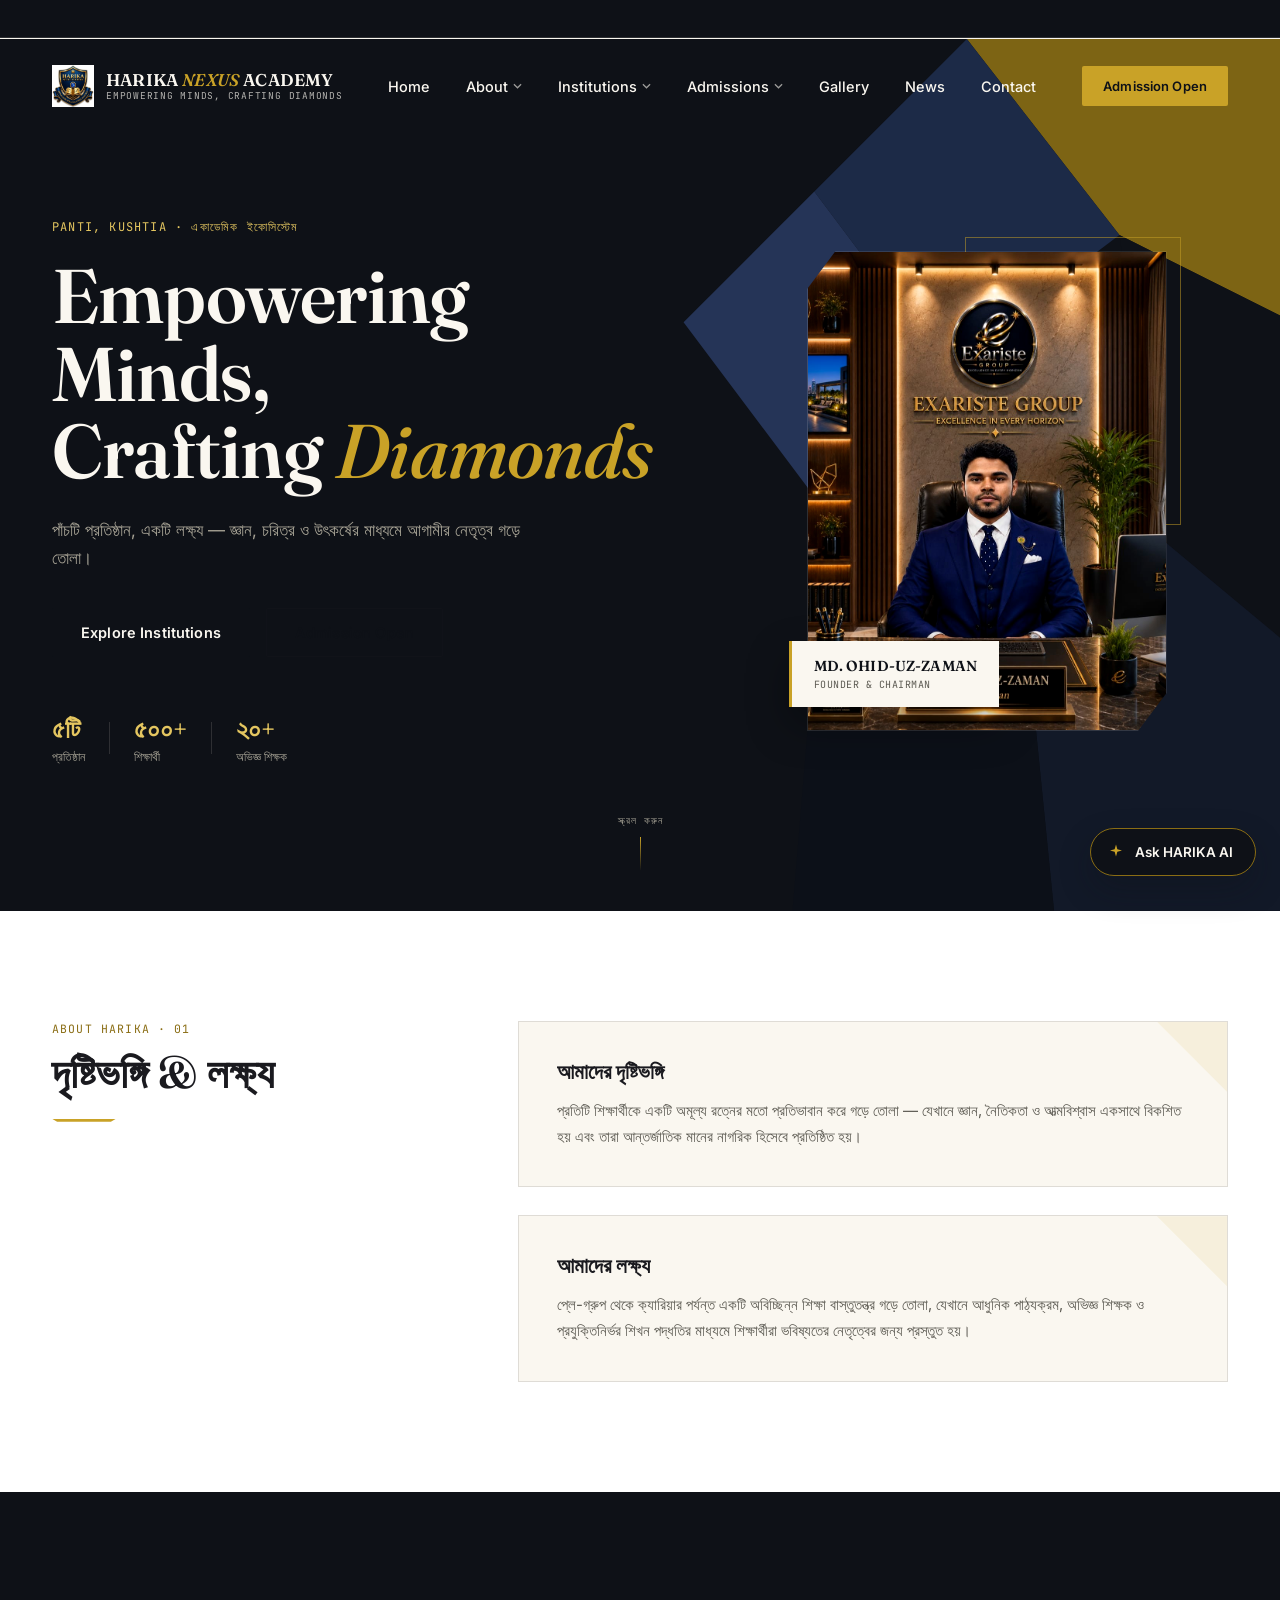
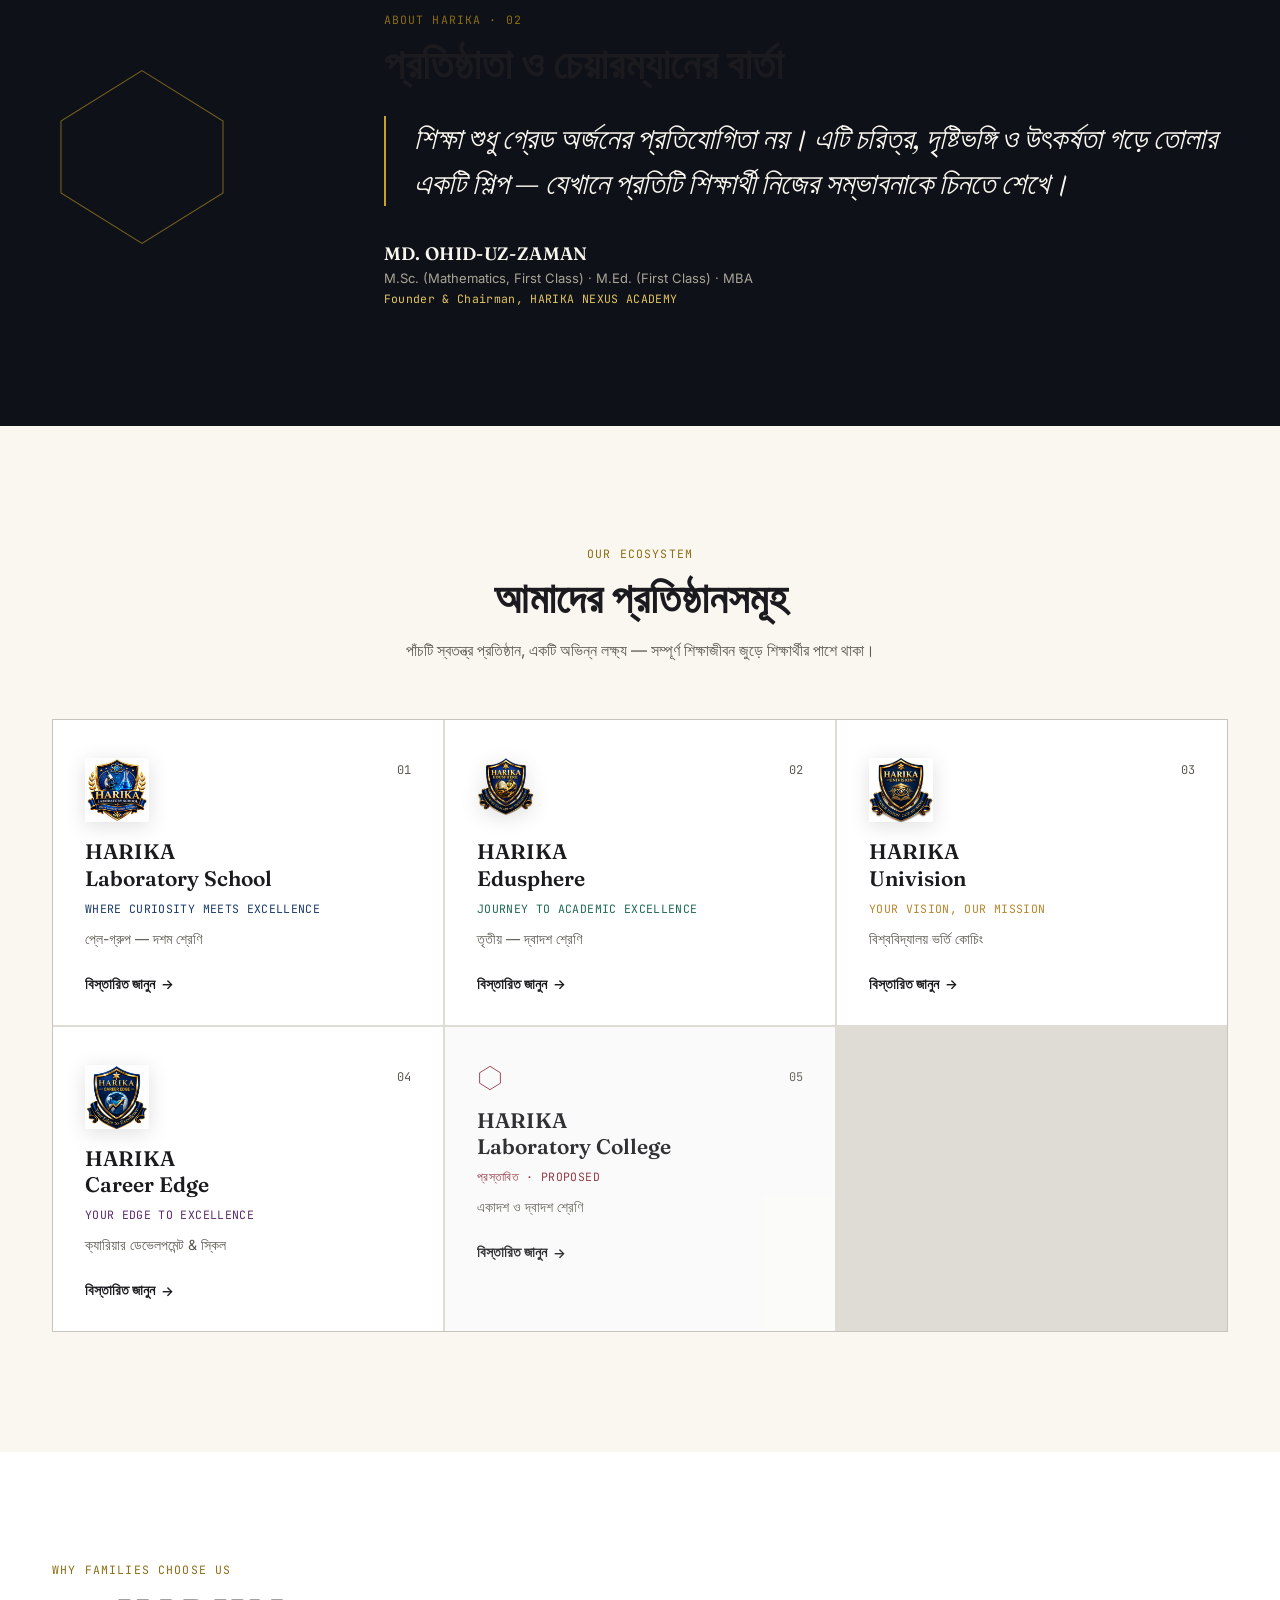
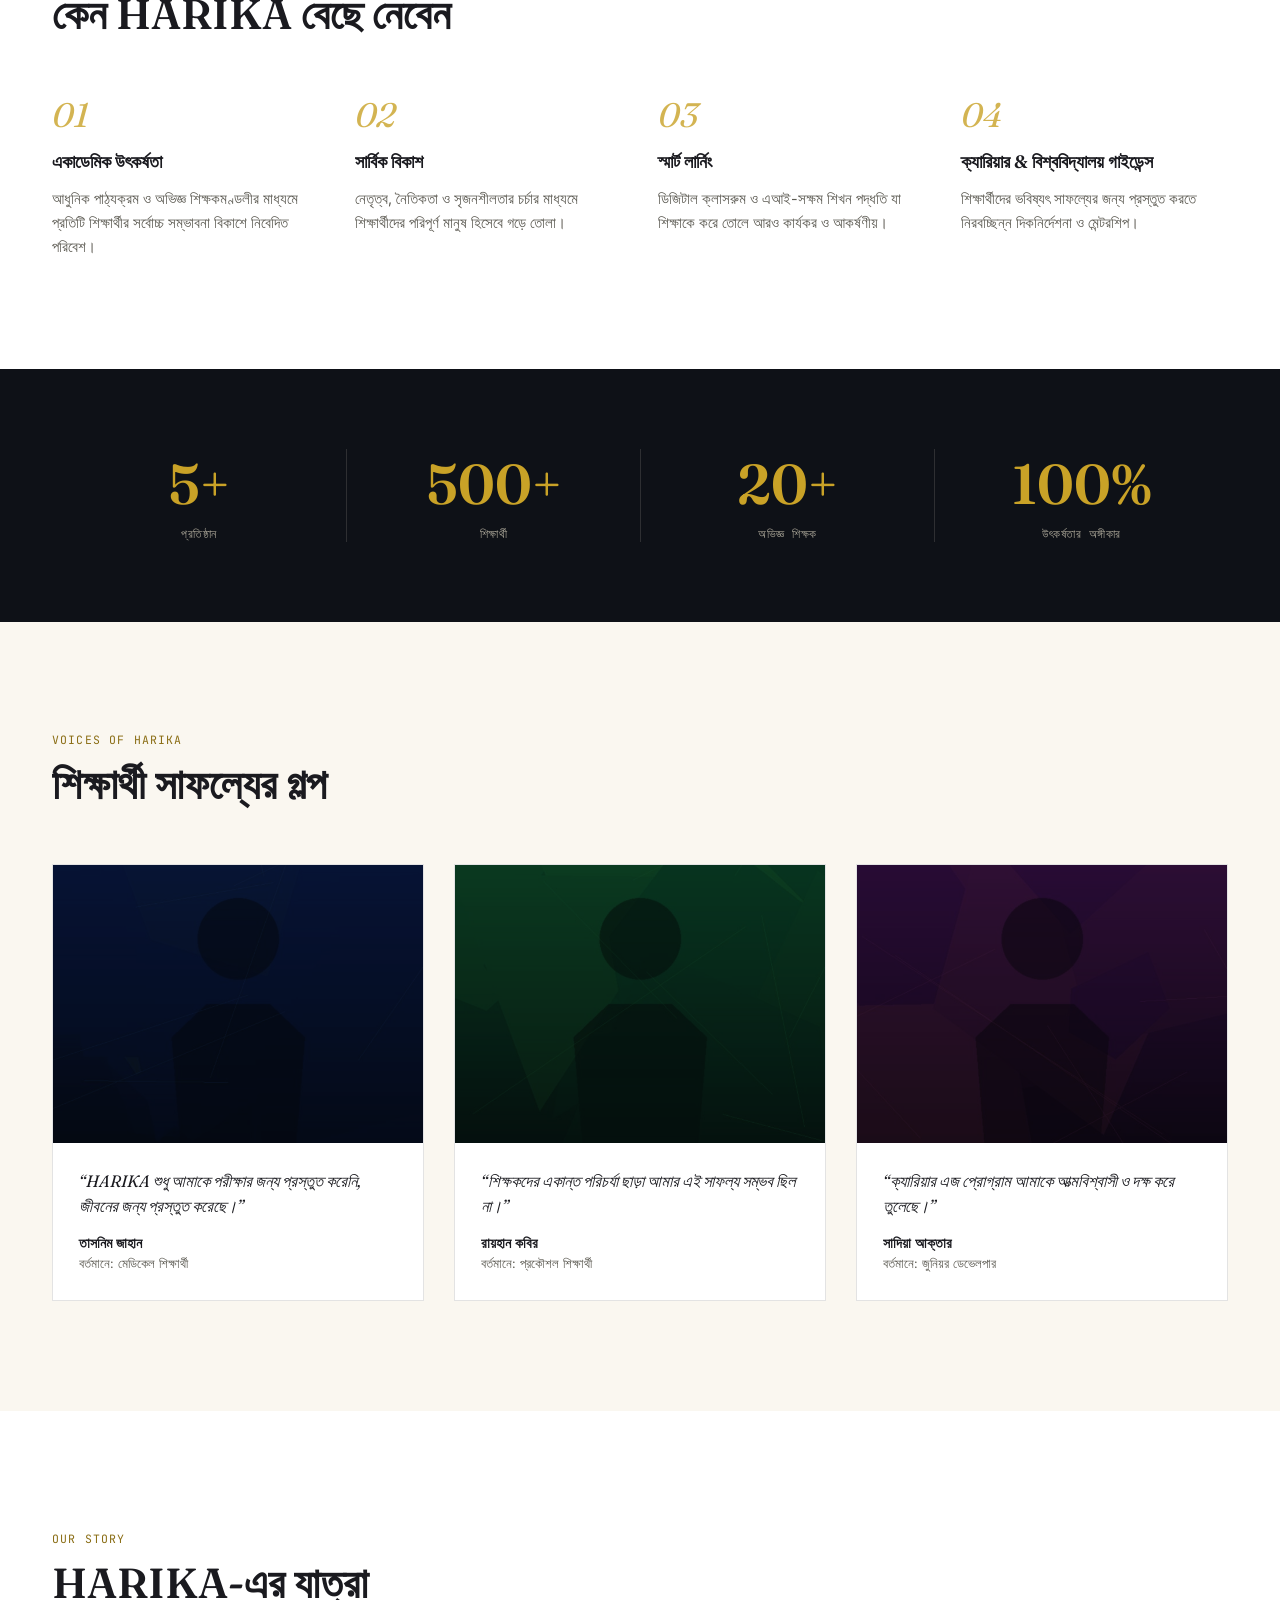
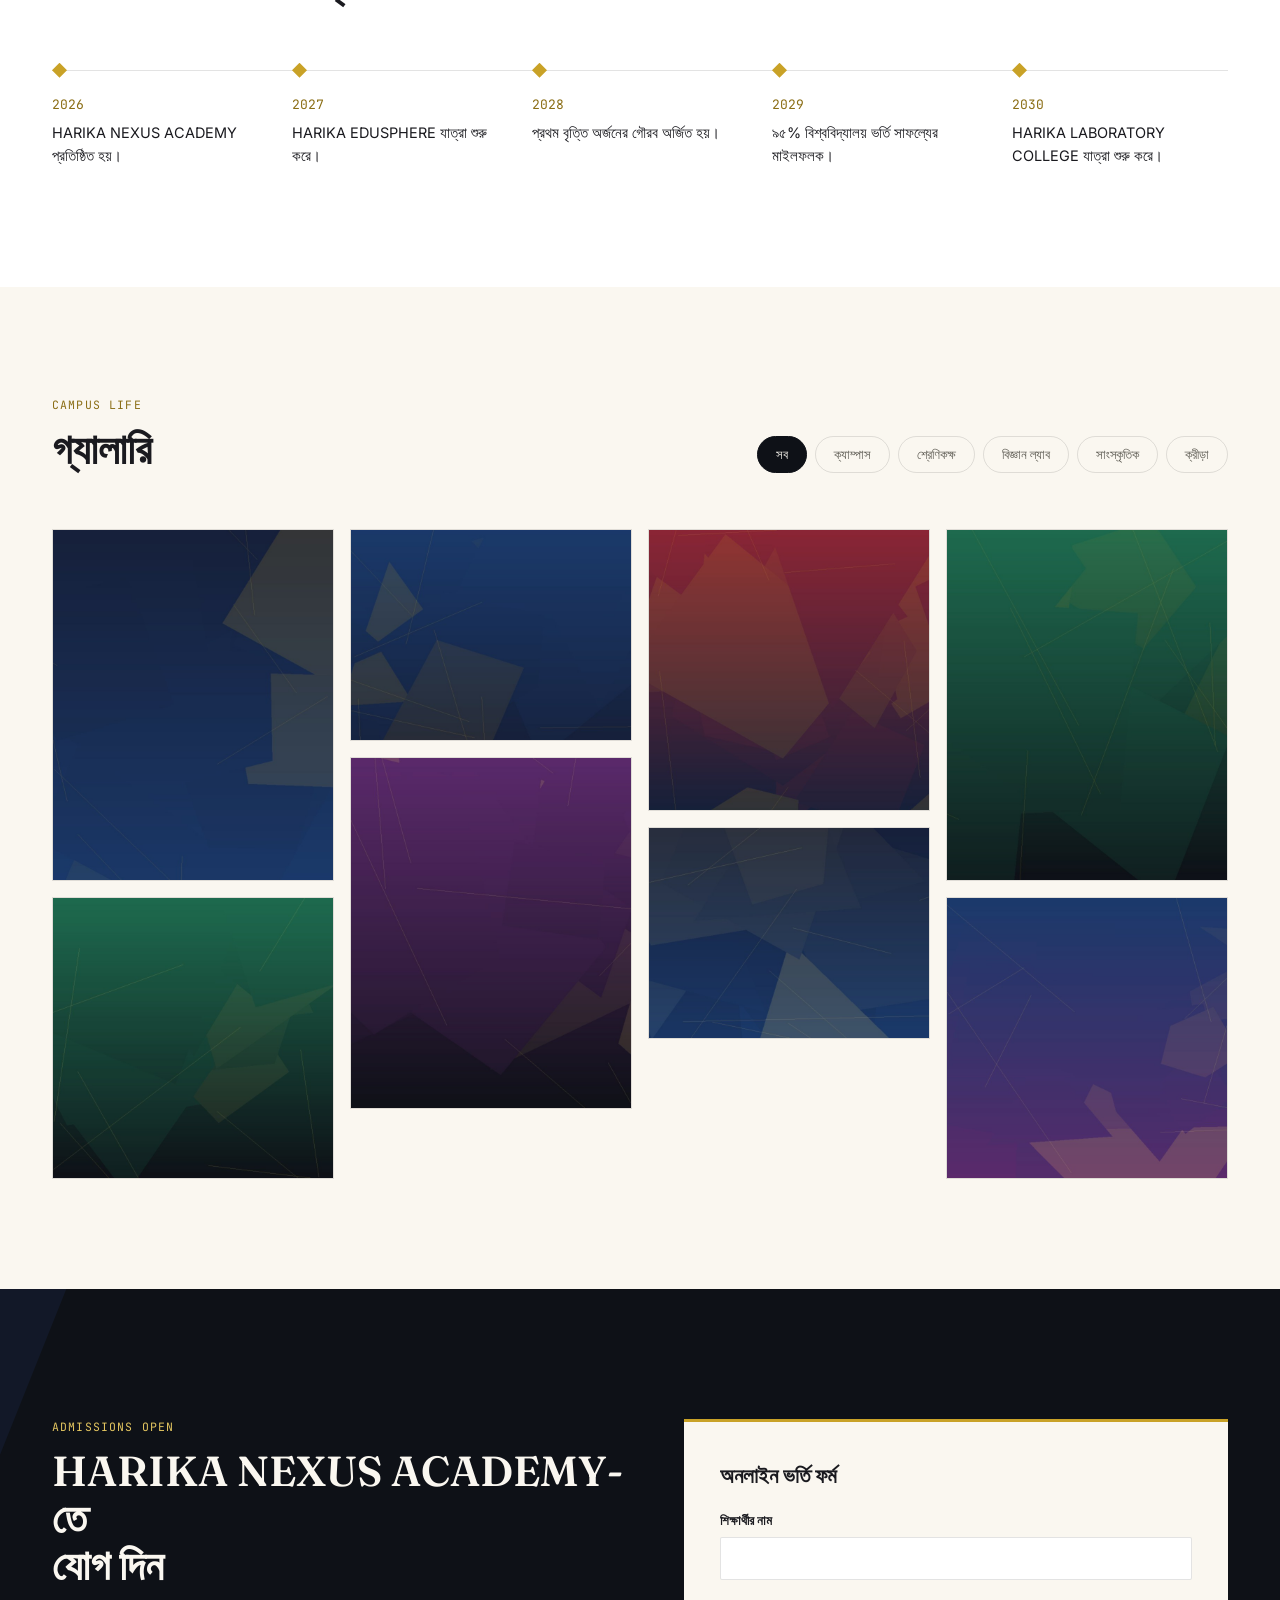
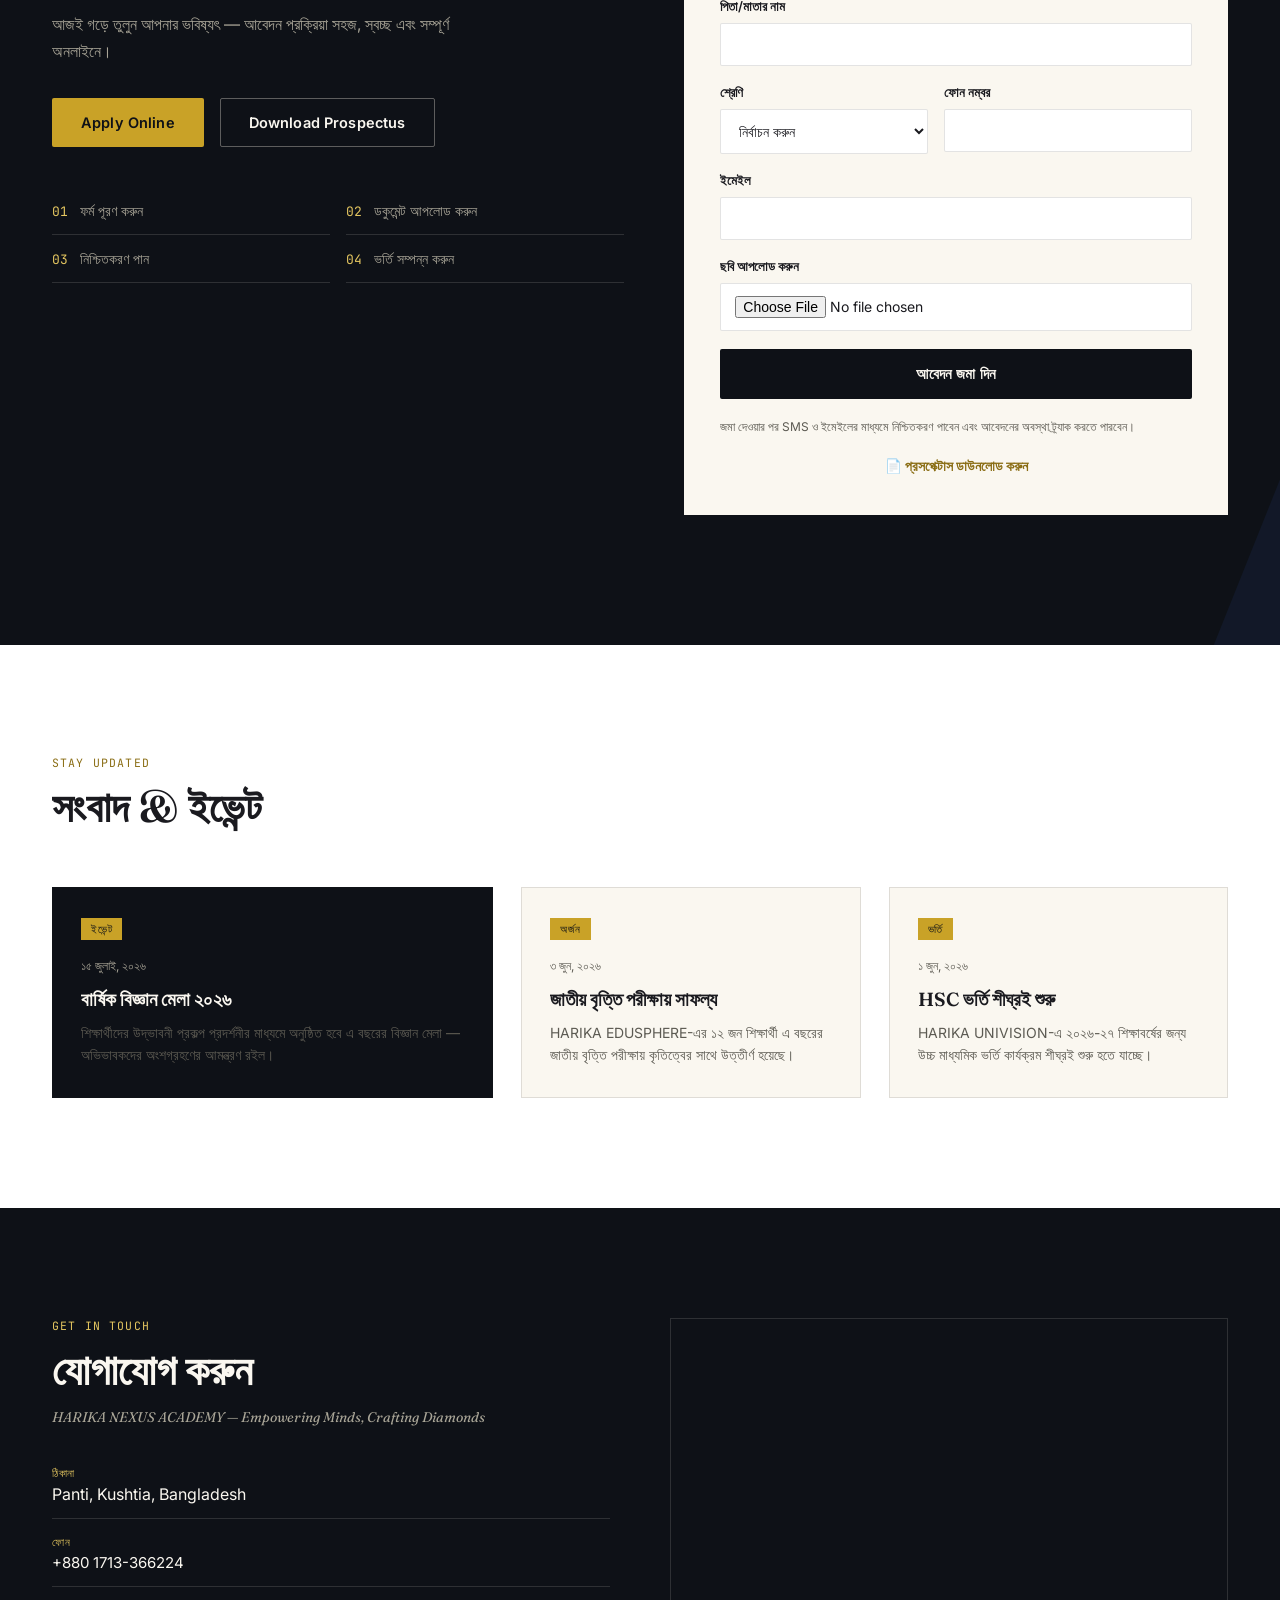
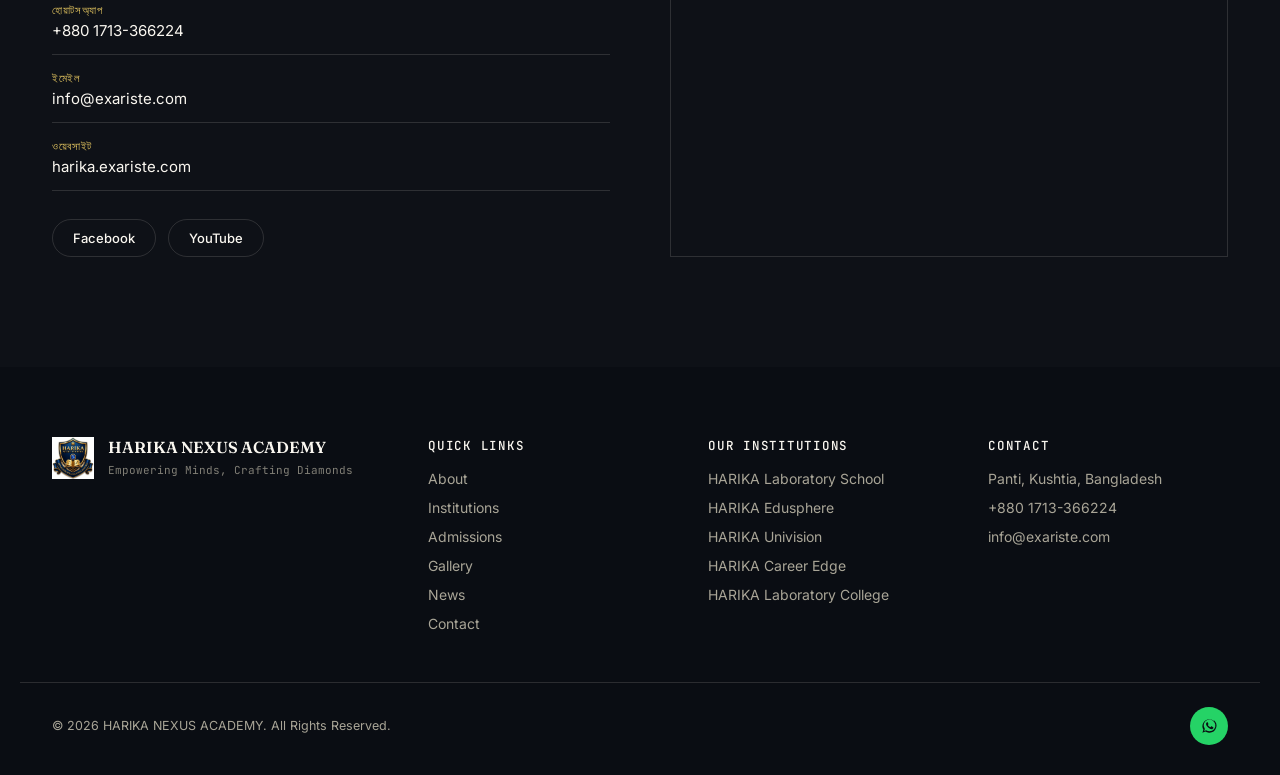
==== commit 7c20f605: "Add files via upload" ====
--- a/index.html
+++ b/index.html
@@ -32,12 +32,7 @@
   <div class="nav-inner">
     <a href="#home" class="brand">
       <span class="brand-mark" aria-hidden="true">
-        <svg viewBox="0 0 40 40" class="diamond-logo">
-          <polygon points="20,2 33,14 20,38 7,14" fill="none" stroke="currentColor" stroke-width="1.6"/>
-          <polygon points="20,2 33,14 20,20 7,14" fill="currentColor" opacity="0.18"/>
-          <line x1="7" y1="14" x2="33" y2="14" stroke="currentColor" stroke-width="1.1"/>
-          <line x1="20" y1="2" x2="20" y2="38" stroke="currentColor" stroke-width="1.1"/>
-        </svg>
+        <img src="assets/logo-main.png" alt="" class="brand-logo-img">
       </span>
       <span class="brand-text">
         <span class="brand-name">HARIKA <em>NEXUS</em> ACADEMY</span>
@@ -158,7 +153,7 @@
       <div class="hero-visual">
         <div class="founder-frame">
           <div class="founder-frame-cut" aria-hidden="true"></div>
-          <img src="assets/founder.jpg" alt="MD. Ohid-uz-Zaman, Founder and Chairman of HARIKA NEXUS ACADEMY" class="founder-photo">
+          <img src="assets/chairman.jpg" alt="MD. Ohid-uz-Zaman, Founder and Chairman of HARIKA NEXUS ACADEMY, in his office" class="founder-photo">
           <div class="founder-card">
             <span class="founder-card-name">MD. OHID-UZ-ZAMAN</span>
             <span class="founder-card-role">Founder &amp; Chairman</span>
@@ -230,8 +225,8 @@
       <div class="inst-grid">
         <article class="inst-card" id="inst-school" style="--accent:#1B3A6B">
           <div class="inst-card-top">
+            <img src="assets/logo-school.png" alt="HARIKA Laboratory School crest logo" class="inst-logo">
             <span class="inst-index">01</span>
-            <svg class="inst-clip" viewBox="0 0 40 40" aria-hidden="true"><polygon points="20,2 36,12 36,28 20,38 4,28 4,12" fill="none" stroke="currentColor" stroke-width="1.4"/></svg>
           </div>
           <h3 class="inst-name">HARIKA<br>Laboratory School</h3>
           <p class="inst-slogan">Where Curiosity Meets Excellence</p>
@@ -241,8 +236,8 @@
 
         <article class="inst-card" id="inst-eduphere" style="--accent:#1E6B4F">
           <div class="inst-card-top">
+            <img src="assets/logo-edusphere.png" alt="HARIKA Edusphere crest logo" class="inst-logo">
             <span class="inst-index">02</span>
-            <svg class="inst-clip" viewBox="0 0 40 40" aria-hidden="true"><polygon points="20,2 36,12 36,28 20,38 4,28 4,12" fill="none" stroke="currentColor" stroke-width="1.4"/></svg>
           </div>
           <h3 class="inst-name">HARIKA<br>Edusphere</h3>
           <p class="inst-slogan">Journey to Academic Excellence</p>
@@ -252,8 +247,8 @@
 
         <article class="inst-card" id="inst-univision" style="--accent:#B8862E">
           <div class="inst-card-top">
+            <img src="assets/logo-univision.png" alt="HARIKA Univision crest logo" class="inst-logo">
             <span class="inst-index">03</span>
-            <svg class="inst-clip" viewBox="0 0 40 40" aria-hidden="true"><polygon points="20,2 36,12 36,28 20,38 4,28 4,12" fill="none" stroke="currentColor" stroke-width="1.4"/></svg>
           </div>
           <h3 class="inst-name">HARIKA<br>Univision</h3>
           <p class="inst-slogan">Your Vision, Our Mission</p>
@@ -263,8 +258,8 @@
 
         <article class="inst-card" id="inst-careeredge" style="--accent:#5B2A6B">
           <div class="inst-card-top">
+            <img src="assets/logo-careeredge.png" alt="HARIKA Career Edge crest logo" class="inst-logo">
             <span class="inst-index">04</span>
-            <svg class="inst-clip" viewBox="0 0 40 40" aria-hidden="true"><polygon points="20,2 36,12 36,28 20,38 4,28 4,12" fill="none" stroke="currentColor" stroke-width="1.4"/></svg>
           </div>
           <h3 class="inst-name">HARIKA<br>Career Edge</h3>
           <p class="inst-slogan">Your Edge to Excellence</p>
@@ -274,8 +269,8 @@
 
         <article class="inst-card inst-card--proposed" id="inst-college" style="--accent:#8B2635">
           <div class="inst-card-top">
+            <svg class="inst-clip" viewBox="0 0 40 40" aria-hidden="true"><polygon points="20,2 36,12 36,28 20,38 4,28 4,12" fill="none" stroke="currentColor" stroke-width="1.4"/></svg>
             <span class="inst-index">05</span>
-            <svg class="inst-clip" viewBox="0 0 40 40" aria-hidden="true"><polygon points="20,2 36,12 36,28 20,38 4,28 4,12" fill="none" stroke="currentColor" stroke-width="1.4"/></svg>
           </div>
           <h3 class="inst-name">HARIKA<br>Laboratory College</h3>
           <p class="inst-slogan">প্রস্তাবিত · Proposed</p>
@@ -609,9 +604,7 @@
   <div class="container footer-grid">
     <div class="footer-brand">
       <span class="brand-mark" aria-hidden="true">
-        <svg viewBox="0 0 40 40" class="diamond-logo">
-          <polygon points="20,2 33,14 20,38 7,14" fill="none" stroke="currentColor" stroke-width="1.6"/>
-        </svg>
+        <img src="assets/logo-main.png" alt="" class="brand-logo-img">
       </span>
       <div>
         <p class="footer-brand-name">HARIKA NEXUS ACADEMY</p>
--- a/style.css
+++ b/style.css
@@ -0,0 +1,879 @@
+/* ===================================================================
+   HARIKA NEXUS ACADEMY — Design Tokens
+   =================================================================== */
+:root {
+  /* Color */
+  --ink:        #0E1117;
+  --ink-soft:   #1A2233;
+  --ivory:      #FAF7F0;
+  --ivory-dim:  #F0EBDD;
+  --paper:      #FFFFFF;
+  --gold:       #C9A227;
+  --gold-light: #E4C660;
+  --gold-deep:  #8A6D14;
+
+  /* institution accents */
+  --c-school:   #1B3A6B;
+  --c-edu:      #1E6B4F;
+  --c-univ:     #B8862E;
+  --c-career:   #5B2A6B;
+  --c-college:  #8B2635;
+
+  --text-main:  #1A1A1F;
+  --text-muted: #5C5A52;
+  --text-on-dark: #EFEBDF;
+  --text-on-dark-muted: #A9A597;
+
+  --line: rgba(26,26,31,0.12);
+  --line-dark: rgba(239,235,223,0.14);
+
+  /* Type */
+  --f-display: 'Fraunces', Georgia, serif;
+  --f-body: 'Inter', -apple-system, sans-serif;
+  --f-mono: 'JetBrains Mono', monospace;
+
+  /* Layout */
+  --container: 1240px;
+  --radius-sm: 4px;
+  --nav-h: 96px;
+  --announce-h: 38px;
+
+  --ease: cubic-bezier(.16,.84,.44,1);
+}
+
+* { box-sizing: border-box; }
+html { scroll-behavior: smooth; scroll-padding-top: calc(var(--nav-h) + var(--announce-h) + 10px); }
+
+@media (prefers-reduced-motion: reduce) {
+  html { scroll-behavior: auto; }
+  *, *::before, *::after { animation-duration: 0.01ms !important; animation-iteration-count: 1 !important; transition-duration: 0.01ms !important; }
+}
+
+body {
+  margin: 0;
+  font-family: var(--f-body);
+  color: var(--text-main);
+  background: var(--ivory);
+  -webkit-font-smoothing: antialiased;
+  overflow-x: hidden;
+}
+
+img { max-width: 100%; display: block; }
+a { color: inherit; text-decoration: none; }
+ul { list-style: none; margin: 0; padding: 0; }
+h1, h2, h3, h4 { margin: 0; font-family: var(--f-display); font-weight: 600; }
+p { margin: 0; }
+button { font-family: inherit; cursor: pointer; }
+section { position: relative; }
+
+:focus-visible {
+  outline: 2px solid var(--gold);
+  outline-offset: 3px;
+}
+
+.container {
+  max-width: var(--container);
+  margin: 0 auto;
+  padding: 0 32px;
+}
+
+/* ===== Buttons ===== */
+.btn {
+  display: inline-flex;
+  align-items: center;
+  gap: 10px;
+  padding: 15px 28px;
+  font-family: var(--f-body);
+  font-size: 14.5px;
+  font-weight: 600;
+  letter-spacing: 0.01em;
+  border-radius: 2px;
+  border: 1.5px solid transparent;
+  transition: transform .35s var(--ease), background .35s var(--ease), border-color .35s var(--ease), color .35s var(--ease);
+  white-space: nowrap;
+}
+.btn-gold {
+  background: var(--gold);
+  color: var(--ink);
+}
+.btn-gold:hover { background: var(--gold-light); transform: translateY(-2px); }
+.btn-dark {
+  background: var(--ink);
+  color: var(--ivory);
+}
+.btn-dark:hover { background: var(--ink-soft); transform: translateY(-2px); }
+.btn-outline {
+  border-color: rgba(26,26,31,0.3);
+  color: var(--ink);
+  background: transparent;
+}
+.btn-outline:hover { border-color: var(--ink); background: rgba(26,26,31,0.04); }
+.btn-outline-light {
+  border-color: rgba(239,235,223,0.35);
+  color: var(--ivory);
+}
+.btn-outline-light:hover { border-color: var(--gold); color: var(--gold-light); }
+.btn-sm { padding: 11px 20px; font-size: 13px; }
+.btn-block { width: 100%; justify-content: center; }
+
+/* ===================================================================
+   Announcement Bar
+   =================================================================== */
+.announce-bar {
+  height: var(--announce-h);
+  background: var(--ink);
+  color: var(--text-on-dark-muted);
+  overflow: hidden;
+  position: relative;
+  display: flex;
+  align-items: center;
+  border-bottom: 1px solid var(--line-dark);
+}
+.announce-track {
+  display: flex;
+  align-items: center;
+  gap: 28px;
+  white-space: nowrap;
+  animation: marquee 32s linear infinite;
+  padding-left: 100%;
+  font-family: var(--f-mono);
+  font-size: 12px;
+  letter-spacing: 0.02em;
+}
+.announce-item { color: var(--text-on-dark-muted); }
+.announce-dot { color: var(--gold-deep); }
+@keyframes marquee {
+  from { transform: translateX(0); }
+  to { transform: translateX(-100%); }
+}
+
+/* ===================================================================
+   Navbar
+   =================================================================== */
+.navbar {
+  position: sticky;
+  top: 0;
+  z-index: 100;
+  background: transparent;
+  transition: background .4s var(--ease), box-shadow .4s var(--ease), border-color .4s var(--ease);
+  border-bottom: 1px solid transparent;
+}
+.navbar.scrolled {
+  background: rgba(250,247,240,0.92);
+  backdrop-filter: blur(14px);
+  border-bottom: 1px solid var(--line);
+  box-shadow: 0 4px 24px rgba(14,17,23,0.05);
+}
+.nav-inner {
+  max-width: var(--container);
+  margin: 0 auto;
+  padding: 0 32px;
+  height: var(--nav-h);
+  display: flex;
+  align-items: center;
+  justify-content: space-between;
+  gap: 24px;
+}
+
+.brand { display: flex; align-items: center; gap: 12px; color: var(--ivory); transition: color .4s var(--ease); }
+.navbar.scrolled .brand { color: var(--ink); }
+.brand-mark { color: var(--gold); display: flex; flex-shrink: 0; }
+.brand-logo-img { width: 42px; height: 42px; object-fit: contain; }
+.diamond-logo { width: 34px; height: 34px; }
+.brand-text { display: flex; flex-direction: column; line-height: 1.15; }
+.brand-name { font-family: var(--f-display); font-size: 17px; font-weight: 600; letter-spacing: 0.01em; }
+.brand-name em { font-style: italic; color: var(--gold); }
+.brand-tag { font-family: var(--f-mono); font-size: 9.5px; letter-spacing: 0.08em; text-transform: uppercase; opacity: 0.7; margin-top: 2px; }
+
+.main-nav { display: flex; }
+.main-nav > ul { display: flex; align-items: center; gap: 4px; }
+.main-nav > ul > li { position: relative; }
+.main-nav > ul > li > a {
+  display: flex; align-items: center; gap: 5px;
+  padding: 12px 16px;
+  font-size: 14.5px; font-weight: 500;
+  color: var(--ivory);
+  transition: color .4s var(--ease);
+}
+.navbar.scrolled .main-nav > ul > li > a { color: var(--text-main); }
+.main-nav > ul > li > a:hover { color: var(--gold-light); }
+.navbar.scrolled .main-nav > ul > li > a:hover { color: var(--gold-deep); }
+.caret { width: 9px; height: 6px; fill: none; stroke: currentColor; stroke-width: 1.4; opacity: 0.6; transition: transform .3s var(--ease); }
+.has-mega:hover .caret { transform: rotate(180deg); }
+
+.mega-panel {
+  position: absolute;
+  top: calc(100% + 10px);
+  left: 50%;
+  transform: translateX(-50%) translateY(6px);
+  background: var(--paper);
+  border: 1px solid var(--line);
+  border-radius: 3px;
+  box-shadow: 0 18px 48px rgba(14,17,23,0.14);
+  padding: 10px;
+  min-width: 240px;
+  opacity: 0;
+  visibility: hidden;
+  transition: opacity .3s var(--ease), transform .3s var(--ease), visibility .3s;
+  display: flex;
+  flex-direction: column;
+  gap: 2px;
+}
+.mega-panel--wide { min-width: 280px; }
+.has-mega:hover .mega-panel { opacity: 1; visibility: visible; transform: translateX(-50%) translateY(0); }
+.mega-link {
+  display: flex; align-items: center; gap: 12px;
+  padding: 11px 14px;
+  font-size: 13.5px; font-weight: 500;
+  color: var(--text-main);
+  border-radius: 2px;
+  transition: background .25s var(--ease), padding-left .25s var(--ease);
+}
+.mega-link:hover { background: var(--ivory-dim); padding-left: 18px; color: var(--gold-deep); }
+.mega-num { font-family: var(--f-mono); font-size: 11px; color: var(--gold-deep); opacity: 0.7; }
+.mega-swatch { width: 9px; height: 9px; border-radius: 50%; background: var(--sw); flex-shrink: 0; }
+
+.nav-cta { display: flex; align-items: center; gap: 16px; }
+
+.nav-toggle {
+  display: none;
+  flex-direction: column;
+  justify-content: center;
+  gap: 5px;
+  width: 38px; height: 38px;
+  background: none; border: none;
+  padding: 0;
+}
+.nav-toggle span {
+  display: block; width: 22px; height: 1.6px;
+  background: var(--ivory);
+  transition: all .35s var(--ease);
+}
+.navbar.scrolled .nav-toggle span { background: var(--ink); }
+.nav-toggle.open span:nth-child(1) { transform: translateY(6.6px) rotate(45deg); }
+.nav-toggle.open span:nth-child(2) { opacity: 0; }
+.nav-toggle.open span:nth-child(3) { transform: translateY(-6.6px) rotate(-45deg); }
+
+.mobile-menu {
+  display: none;
+  flex-direction: column;
+  background: var(--ivory);
+  border-top: 1px solid var(--line);
+  padding: 8px 20px 24px;
+}
+.mobile-menu.open { display: flex; }
+.mobile-menu > a, .mobile-menu summary {
+  padding: 14px 4px;
+  font-size: 15px; font-weight: 500;
+  border-bottom: 1px solid var(--line);
+  list-style: none;
+}
+.mobile-menu summary::-webkit-details-marker { display: none; }
+.mobile-menu summary { display: flex; justify-content: space-between; align-items: center; cursor: pointer; }
+.mobile-menu summary::after { content: '+'; font-family: var(--f-display); font-size: 18px; color: var(--gold-deep); }
+.mobile-menu details[open] summary::after { content: '–'; }
+.mobile-menu details a { padding: 11px 4px 11px 16px; font-size: 14px; color: var(--text-muted); border-bottom: none; }
+.mobile-menu .btn { margin-top: 16px; }
+
+/* ===================================================================
+   Hero
+   =================================================================== */
+.hero {
+  position: relative;
+  min-height: calc(100svh - var(--nav-h) - var(--announce-h));
+  background: var(--ink);
+  color: var(--ivory);
+  display: flex;
+  flex-direction: column;
+  justify-content: center;
+  padding: 60px 0 40px;
+  overflow: hidden;
+  margin-top: calc(-1 * var(--nav-h));
+}
+
+.hero-facets { position: absolute; inset: 0; z-index: 0; opacity: 0.9; }
+.facet-svg { width: 100%; height: 100%; }
+.facet {
+  transition: opacity .6s var(--ease);
+}
+.f1 { fill: #16203A; }
+.f2 { fill: #0E1117; }
+.f3 { fill: #1E2D4D; }
+.f4 { fill: #131A2A; }
+.f5 { fill: #28385E; }
+.f6 { fill: #0C1019; }
+.facet.lit { fill: var(--gold-deep); opacity: 0.35; }
+
+.hero-inner {
+  position: relative;
+  z-index: 2;
+  max-width: var(--container);
+  margin: 0 auto;
+  padding: calc(var(--nav-h) + 24px) 32px 20px;
+  display: grid;
+  grid-template-columns: 1.15fr 0.85fr;
+  gap: 40px;
+  align-items: center;
+  width: 100%;
+}
+
+.eyebrow {
+  font-family: var(--f-mono);
+  font-size: 12px;
+  letter-spacing: 0.1em;
+  text-transform: uppercase;
+  color: var(--gold-light);
+  margin-bottom: 22px;
+  display: block;
+}
+.hero-title {
+  font-size: clamp(40px, 6vw, 76px);
+  line-height: 1.02;
+  font-weight: 600;
+  letter-spacing: -0.01em;
+}
+.hero-title .line { display: block; opacity: 0; transform: translateY(28px); animation: lineUp .9s var(--ease) forwards; }
+.hero-title .line:nth-child(1) { animation-delay: .1s; }
+.hero-title .line:nth-child(2) { animation-delay: .25s; }
+.hero-title .line:nth-child(3) { animation-delay: .4s; }
+@keyframes lineUp { to { opacity: 1; transform: translateY(0); } }
+.hero-title .accent em { font-style: italic; color: var(--gold); font-weight: 500; }
+
+.hero-sub {
+  margin-top: 26px;
+  max-width: 480px;
+  font-size: 17px;
+  line-height: 1.65;
+  color: var(--text-on-dark-muted);
+}
+
+.hero-actions { display: flex; gap: 16px; margin-top: 36px; flex-wrap: wrap; }
+
+.hero-meta { display: flex; align-items: center; gap: 24px; margin-top: 56px; }
+.hero-meta-item { display: flex; flex-direction: column; gap: 4px; }
+.hero-meta-item strong { font-family: var(--f-display); font-size: 26px; font-weight: 600; color: var(--gold-light); }
+.hero-meta-item span { font-size: 12px; color: var(--text-on-dark-muted); }
+.hero-meta-divider { width: 1px; height: 32px; background: var(--line-dark); }
+
+.hero-visual { display: flex; justify-content: center; position: relative; }
+.founder-frame {
+  position: relative;
+  width: min(360px, 90%);
+  aspect-ratio: 3/4;
+}
+.founder-frame-cut {
+  position: absolute;
+  inset: -14px -14px auto auto;
+  width: 60%; height: 60%;
+  border: 1.5px solid var(--gold);
+  opacity: 0.5;
+  z-index: 0;
+}
+.founder-photo {
+  position: relative;
+  z-index: 1;
+  width: 100%;
+  height: 100%;
+  object-fit: cover;
+  object-position: 50% 18%;
+  clip-path: polygon(8% 0%, 100% 0%, 100% 92%, 92% 100%, 0% 100%, 0% 8%);
+  filter: contrast(1.04) saturate(1.05);
+  border: 1px solid var(--line-dark);
+}
+.founder-card {
+  position: absolute;
+  left: -18px;
+  bottom: 24px;
+  z-index: 2;
+  background: var(--ivory);
+  color: var(--ink);
+  padding: 16px 22px;
+  display: flex;
+  flex-direction: column;
+  gap: 3px;
+  box-shadow: 0 18px 40px rgba(0,0,0,0.35);
+  border-left: 3px solid var(--gold);
+}
+.founder-card-name { font-family: var(--f-display); font-size: 14.5px; font-weight: 600; letter-spacing: 0.01em; }
+.founder-card-role { font-family: var(--f-mono); font-size: 10px; letter-spacing: 0.05em; text-transform: uppercase; color: var(--text-muted); }
+
+.hero-scroll {
+  position: relative;
+  z-index: 2;
+  margin: 30px auto 0;
+  display: flex;
+  flex-direction: column;
+  align-items: center;
+  gap: 10px;
+}
+.hero-scroll span { font-family: var(--f-mono); font-size: 10px; letter-spacing: 0.1em; text-transform: uppercase; color: var(--text-on-dark-muted); }
+.scroll-line { width: 1px; height: 34px; background: linear-gradient(var(--gold), transparent); animation: scrollPulse 2s ease-in-out infinite; }
+@keyframes scrollPulse { 0%,100% { opacity: 0.4; } 50% { opacity: 1; } }
+
+@media (max-width: 980px) {
+  .hero-inner { grid-template-columns: 1fr; }
+  .hero-visual { order: -1; margin-bottom: 10px; }
+  .founder-frame { width: min(280px, 70%); }
+  .hero-meta { gap: 18px; flex-wrap: wrap; }
+  .main-nav { display: none; }
+  .nav-toggle { display: flex; }
+}
+
+/* ===================================================================
+   Shared section primitives
+   =================================================================== */
+.kicker {
+  font-family: var(--f-mono);
+  font-size: 11.5px;
+  letter-spacing: 0.1em;
+  text-transform: uppercase;
+  color: var(--gold-deep);
+  margin: 0 0 14px;
+}
+.kicker--light { color: var(--gold-light); }
+.sec-title {
+  font-size: clamp(28px, 3.4vw, 42px);
+  line-height: 1.12;
+  font-weight: 600;
+  color: var(--text-main);
+}
+.sec-title--light { color: var(--ivory); }
+.sec-sub { margin-top: 16px; max-width: 540px; color: var(--text-muted); font-size: 16px; line-height: 1.6; }
+.sec-head { margin-bottom: 56px; }
+.sec-head--center { text-align: center; }
+.sec-head--center .sec-sub { margin-left: auto; margin-right: auto; }
+.sec-head--row { display: flex; align-items: flex-end; justify-content: space-between; gap: 24px; flex-wrap: wrap; }
+
+.cut-rule {
+  width: 64px; height: 3px;
+  background: var(--gold);
+  clip-path: polygon(0 0, 100% 0, 92% 100%, 8% 100%);
+  margin-top: 22px;
+}
+
+.anchor-offset { position: relative; top: calc(-1 * (var(--nav-h) + var(--announce-h) + 10px)); }
+
+/* ===================================================================
+   Vision & Mission
+   =================================================================== */
+.vision { background: var(--paper); padding: 110px 0; }
+.vision-grid { display: grid; grid-template-columns: 0.8fr 1.4fr; gap: 60px; }
+.vision-cards { display: grid; gap: 28px; }
+.vision-card {
+  position: relative;
+  padding: 36px 38px;
+  background: var(--ivory);
+  border: 1px solid var(--line);
+  overflow: hidden;
+}
+.vision-facet {
+  position: absolute; top: 0; right: 0;
+  width: 70px; height: 70px;
+  background: var(--gold);
+  opacity: 0.1;
+  clip-path: polygon(100% 0, 0 0, 100% 100%);
+}
+.vision-card h3 { font-size: 21px; margin-bottom: 14px; }
+.vision-card p { color: var(--text-muted); line-height: 1.75; font-size: 15px; }
+
+@media (max-width: 860px) {
+  .vision-grid { grid-template-columns: 1fr; }
+}
+
+/* ===================================================================
+   Founder Message
+   =================================================================== */
+.founder-msg { background: var(--ink); color: var(--ivory); padding: 120px 0; position: relative; overflow: hidden; }
+.founder-msg-grid { display: grid; grid-template-columns: 0.5fr 1.5fr; gap: 50px; align-items: center; position: relative; }
+.founder-msg-mark { color: var(--gold); opacity: 0.55; }
+.founder-msg-mark svg { width: 100%; max-width: 180px; }
+.founder-quote {
+  margin: 28px 0 36px;
+  font-family: var(--f-display);
+  font-style: italic;
+  font-weight: 400;
+  font-size: clamp(22px, 2.6vw, 30px);
+  line-height: 1.5;
+  color: var(--ivory);
+  border-left: 2px solid var(--gold);
+  padding-left: 28px;
+}
+.founder-sign { display: flex; flex-direction: column; gap: 5px; }
+.founder-sign-name { font-family: var(--f-display); font-weight: 600; font-size: 18px; letter-spacing: 0.02em; }
+.founder-sign-role { font-size: 13px; color: var(--text-on-dark-muted); }
+.founder-sign-title { font-family: var(--f-mono); font-size: 11.5px; color: var(--gold-light); letter-spacing: 0.03em; }
+
+@media (max-width: 860px) {
+  .founder-msg-grid { grid-template-columns: 1fr; }
+  .founder-msg-mark { display: none; }
+}
+
+/* ===================================================================
+   Institutions
+   =================================================================== */
+.institutions { background: var(--ivory); padding: 120px 0; }
+.inst-grid {
+  display: grid;
+  grid-template-columns: repeat(3, 1fr);
+  gap: 2px;
+  background: var(--line);
+  border: 1px solid var(--line);
+}
+.inst-card {
+  background: var(--paper);
+  padding: 38px 32px 32px;
+  display: flex;
+  flex-direction: column;
+  gap: 10px;
+  position: relative;
+  transition: background .4s var(--ease);
+}
+.inst-card::before {
+  content: '';
+  position: absolute; left: 0; top: 0; bottom: 0;
+  width: 3px;
+  background: var(--accent);
+  transform: scaleY(0);
+  transform-origin: bottom;
+  transition: transform .45s var(--ease);
+}
+.inst-card:hover { background: var(--ivory-dim); }
+.inst-card:hover::before { transform: scaleY(1); }
+.inst-card-top { display: flex; align-items: flex-start; justify-content: space-between; margin-bottom: 6px; }
+.inst-logo { width: 64px; height: 64px; object-fit: contain; filter: drop-shadow(0 4px 10px rgba(0,0,0,0.12)); }
+.inst-index { font-family: var(--f-mono); font-size: 12px; color: var(--text-muted); margin-top: 4px; }
+.inst-clip { width: 26px; height: 26px; color: var(--accent); }
+.inst-name { font-size: 21px; line-height: 1.25; font-weight: 600; }
+.inst-slogan { font-family: var(--f-mono); font-size: 11.5px; letter-spacing: 0.03em; color: var(--accent); text-transform: uppercase; }
+.inst-range { font-size: 14px; color: var(--text-muted); margin-top: 4px; }
+.inst-link {
+  margin-top: 18px;
+  font-size: 13.5px; font-weight: 600;
+  display: inline-flex; align-items: center; gap: 6px;
+  color: var(--text-main);
+}
+.inst-link span { transition: transform .3s var(--ease); }
+.inst-link:hover span { transform: translateX(4px); }
+.inst-card--proposed { opacity: 0.88; }
+
+@media (max-width: 900px) {
+  .inst-grid { grid-template-columns: repeat(2, 1fr); }
+}
+@media (max-width: 600px) {
+  .inst-grid { grid-template-columns: 1fr; }
+}
+
+/* ===================================================================
+   Why Choose
+   =================================================================== */
+.why { background: var(--paper); padding: 110px 0; }
+.why-grid { display: grid; grid-template-columns: repeat(4, 1fr); gap: 36px; }
+.why-card { display: flex; flex-direction: column; gap: 14px; }
+.why-num { font-family: var(--f-display); font-style: italic; font-size: 34px; color: var(--gold); opacity: 0.8; }
+.why-card h3 { font-size: 18px; }
+.why-card p { font-size: 14.5px; color: var(--text-muted); line-height: 1.65; }
+
+@media (max-width: 900px) { .why-grid { grid-template-columns: 1fr 1fr; row-gap: 44px; } }
+@media (max-width: 560px) { .why-grid { grid-template-columns: 1fr; } }
+
+/* ===================================================================
+   Stats
+   =================================================================== */
+.stats { background: var(--ink); padding: 80px 0; }
+.stats-grid { display: grid; grid-template-columns: repeat(4, 1fr); }
+.stat-item {
+  display: flex; flex-direction: column; align-items: center; gap: 8px;
+  padding: 0 20px;
+  text-align: center;
+  border-left: 1px solid var(--line-dark);
+}
+.stat-item:first-child { border-left: none; }
+.stat-num { font-family: var(--f-display); font-size: clamp(38px, 5vw, 56px); font-weight: 600; color: var(--gold); }
+.stat-label { font-family: var(--f-mono); font-size: 12px; color: var(--text-on-dark-muted); letter-spacing: 0.04em; }
+
+@media (max-width: 700px) {
+  .stats-grid { grid-template-columns: 1fr 1fr; row-gap: 36px; }
+  .stat-item:nth-child(3) { border-left: none; }
+}
+
+/* ===================================================================
+   Success Stories
+   =================================================================== */
+.success { background: var(--ivory); padding: 110px 0; }
+.success-grid { display: grid; grid-template-columns: repeat(3, 1fr); gap: 30px; }
+.success-card { background: var(--paper); border: 1px solid var(--line); overflow: hidden; }
+.success-photo { aspect-ratio: 4/3; overflow: hidden; background: var(--ph); position: relative; }
+.success-photo img { width: 100%; height: 100%; object-fit: cover; mix-blend-mode: multiply; opacity: 0.92; }
+.success-body { padding: 26px 26px 28px; display: flex; flex-direction: column; gap: 14px; }
+.success-quote { font-family: var(--f-display); font-style: italic; font-size: 16.5px; line-height: 1.55; color: var(--text-main); }
+.success-name { font-size: 14px; font-weight: 600; }
+.success-role { font-size: 12.5px; color: var(--text-muted); margin-top: -10px; }
+
+@media (max-width: 860px) { .success-grid { grid-template-columns: 1fr; } }
+
+/* ===================================================================
+   Journey Timeline
+   =================================================================== */
+.journey { background: var(--paper); padding: 120px 0; }
+.timeline { position: relative; display: grid; grid-template-columns: repeat(5, 1fr); gap: 24px; margin-top: 20px; }
+.timeline-line { position: absolute; top: 7px; left: 0; right: 0; height: 1px; background: var(--line); z-index: 0; }
+.tl-item { position: relative; z-index: 1; opacity: 0; transform: translateY(18px); transition: opacity .6s var(--ease), transform .6s var(--ease); }
+.tl-item.in-view { opacity: 1; transform: translateY(0); }
+.tl-dot { width: 15px; height: 15px; background: var(--gold); clip-path: polygon(50% 0, 100% 50%, 50% 100%, 0 50%); margin-bottom: 18px; }
+.tl-year { font-family: var(--f-mono); font-size: 13px; color: var(--gold-deep); display: block; margin-bottom: 8px; }
+.tl-text { font-size: 14.5px; line-height: 1.6; color: var(--text-main); }
+
+@media (max-width: 900px) {
+  .timeline { grid-template-columns: 1fr; gap: 36px; }
+  .timeline-line { top: 0; bottom: 0; left: 7px; right: auto; width: 1px; height: auto; }
+}
+
+/* ===================================================================
+   Gallery
+   =================================================================== */
+.gallery { background: var(--ivory); padding: 110px 0; }
+.gallery-filters { display: flex; gap: 8px; flex-wrap: wrap; }
+.gf {
+  padding: 9px 18px;
+  font-size: 13px; font-weight: 500;
+  background: transparent;
+  border: 1px solid var(--line);
+  border-radius: 999px;
+  color: var(--text-muted);
+  transition: all .3s var(--ease);
+}
+.gf:hover { border-color: var(--gold-deep); color: var(--gold-deep); }
+.gf.active { background: var(--ink); border-color: var(--ink); color: var(--ivory); }
+
+.masonry {
+  margin-top: 40px;
+  columns: 4 280px;
+  column-gap: 16px;
+}
+.m-item {
+  margin: 0 0 16px;
+  break-inside: avoid;
+  overflow: hidden;
+  position: relative;
+  border: 1px solid var(--line);
+}
+.m-item img { width: 100%; height: auto; display: block; transition: transform .6s var(--ease); }
+.m-item:hover img { transform: scale(1.06); }
+.m-item:nth-child(3n+1) img { aspect-ratio: 4/5; object-fit: cover; }
+.m-item:nth-child(3n+2) img { aspect-ratio: 1/1; object-fit: cover; }
+.m-item:nth-child(3n+3) img { aspect-ratio: 4/3; object-fit: cover; }
+.m-item.hide { display: none; }
+
+@media (max-width: 700px) { .masonry { columns: 2 200px; } }
+
+/* ===================================================================
+   Admissions
+   =================================================================== */
+.admissions { background: var(--ink); padding: 130px 0; position: relative; overflow: hidden; }
+.admissions-facets { position: absolute; inset: 0; opacity: 0.5; z-index: 0; }
+.admissions-facets svg { width: 100%; height: 100%; }
+.admissions-grid { position: relative; z-index: 1; display: grid; grid-template-columns: 1fr 0.95fr; gap: 60px; align-items: start; }
+.admissions-sub { margin-top: 22px; max-width: 440px; color: var(--text-on-dark-muted); font-size: 16px; line-height: 1.65; }
+.admissions-copy .hero-actions { margin-top: 34px; }
+
+.admission-steps { display: grid; grid-template-columns: 1fr 1fr; gap: 16px; margin-top: 56px; }
+.a-step {
+  display: flex; align-items: center; gap: 12px;
+  font-size: 13.5px; color: var(--text-on-dark-muted);
+  padding-bottom: 14px;
+  border-bottom: 1px solid var(--line-dark);
+}
+.a-step span { font-family: var(--f-mono); color: var(--gold-light); font-size: 13px; }
+
+.admission-form {
+  background: var(--ivory);
+  padding: 40px 36px;
+  display: flex;
+  flex-direction: column;
+  gap: 18px;
+  border-top: 3px solid var(--gold);
+}
+.admission-form h3 { font-size: 21px; margin-bottom: 6px; }
+.form-row { display: flex; flex-direction: column; }
+.form-row--split { flex-direction: row; gap: 16px; }
+.form-row--split label { flex: 1; }
+.admission-form label { display: flex; flex-direction: column; gap: 8px; font-size: 13px; font-weight: 600; color: var(--text-main); }
+.admission-form input, .admission-form select {
+  font-family: var(--f-body);
+  padding: 12px 14px;
+  border: 1px solid var(--line);
+  background: var(--paper);
+  font-size: 14px;
+  border-radius: 2px;
+  color: var(--text-main);
+}
+.admission-form input:focus, .admission-form select:focus { border-color: var(--gold-deep); }
+.form-note { font-size: 12px; color: var(--text-muted); line-height: 1.6; }
+.prospectus-link { font-size: 13.5px; font-weight: 600; color: var(--gold-deep); text-align: center; padding-top: 4px; }
+.prospectus-link:hover { text-decoration: underline; }
+
+@media (max-width: 940px) {
+  .admissions-grid { grid-template-columns: 1fr; }
+  .form-row--split { flex-direction: column; }
+}
+
+/* ===================================================================
+   News & Events
+   =================================================================== */
+.news { background: var(--paper); padding: 110px 0; }
+.news-grid { display: grid; grid-template-columns: 1.3fr 1fr 1fr; gap: 28px; }
+.news-card {
+  background: var(--ivory);
+  border: 1px solid var(--line);
+  padding: 30px 28px;
+  display: flex;
+  flex-direction: column;
+  gap: 10px;
+}
+.news-card--feature { background: var(--ink); color: var(--ivory); }
+.news-card--feature .news-date { color: var(--text-on-dark-muted); }
+.news-card--feature p { color: var(--text-on-dark-muted); }
+.news-tag {
+  align-self: flex-start;
+  font-family: var(--f-mono);
+  font-size: 10.5px;
+  text-transform: uppercase;
+  letter-spacing: 0.05em;
+  background: var(--gold);
+  color: var(--ink);
+  padding: 4px 10px;
+}
+.news-date { font-size: 12px; color: var(--text-muted); margin-top: 8px; }
+.news-card h3 { font-size: 19px; margin-top: 4px; line-height: 1.3; }
+.news-card p { font-size: 14px; color: var(--text-muted); line-height: 1.6; }
+
+@media (max-width: 900px) { .news-grid { grid-template-columns: 1fr; } }
+
+/* ===================================================================
+   AI Assistant Widget
+   =================================================================== */
+.ai-widget { position: fixed; right: 24px; bottom: 24px; z-index: 200; }
+.ai-fab {
+  display: flex; align-items: center; gap: 10px;
+  background: var(--ink);
+  color: var(--ivory);
+  border: 1px solid var(--gold-deep);
+  padding: 14px 22px 14px 16px;
+  border-radius: 999px;
+  font-size: 13.5px; font-weight: 600;
+  box-shadow: 0 14px 32px rgba(14,17,23,0.28);
+  transition: transform .3s var(--ease);
+}
+.ai-fab:hover { transform: translateY(-3px); }
+.ai-icon-spark { width: 18px; height: 18px; fill: var(--gold); flex-shrink: 0; animation: sparkPulse 2.4s ease-in-out infinite; }
+@keyframes sparkPulse { 0%,100% { opacity: 0.7; transform: scale(0.92); } 50% { opacity: 1; transform: scale(1.05); } }
+
+.ai-panel {
+  position: absolute;
+  bottom: calc(100% + 14px);
+  right: 0;
+  width: 320px;
+  max-height: 420px;
+  background: var(--paper);
+  border: 1px solid var(--line);
+  border-radius: 4px;
+  box-shadow: 0 24px 60px rgba(14,17,23,0.22);
+  display: flex;
+  flex-direction: column;
+  overflow: hidden;
+  opacity: 0;
+  visibility: hidden;
+  transform: translateY(12px) scale(0.98);
+  transition: all .3s var(--ease);
+}
+.ai-panel.open { opacity: 1; visibility: visible; transform: translateY(0) scale(1); }
+.ai-panel-head {
+  background: var(--ink); color: var(--ivory);
+  padding: 14px 18px;
+  display: flex; align-items: center; justify-content: space-between;
+  font-size: 13.5px; font-weight: 600;
+}
+.ai-panel-head button { background: none; border: none; color: var(--text-on-dark-muted); font-size: 20px; line-height: 1; }
+.ai-panel-body { padding: 16px 18px; overflow-y: auto; flex: 1; display: flex; flex-direction: column; gap: 10px; min-height: 80px; }
+.ai-msg { font-size: 13.5px; line-height: 1.55; padding: 10px 13px; border-radius: 3px; max-width: 92%; }
+.ai-msg--bot { background: var(--ivory-dim); color: var(--text-main); align-self: flex-start; }
+.ai-msg--user { background: var(--gold); color: var(--ink); align-self: flex-end; font-weight: 500; }
+.ai-suggestions { display: flex; flex-wrap: wrap; gap: 6px; padding: 12px 18px 18px; border-top: 1px solid var(--line); }
+.ai-chip {
+  font-size: 11.5px;
+  padding: 7px 12px;
+  background: var(--ivory);
+  border: 1px solid var(--line);
+  border-radius: 999px;
+  color: var(--text-muted);
+  transition: all .25s var(--ease);
+}
+.ai-chip:hover { border-color: var(--gold-deep); color: var(--gold-deep); }
+
+@media (max-width: 480px) {
+  .ai-widget { right: 14px; bottom: 14px; }
+  .ai-panel { width: calc(100vw - 28px); }
+  .ai-fab span { display: none; }
+  .ai-fab { padding: 14px; }
+}
+
+/* ===================================================================
+   Contact
+   =================================================================== */
+.contact { background: var(--ink); color: var(--ivory); padding: 110px 0; }
+.contact-grid { display: grid; grid-template-columns: 1fr 1fr; gap: 60px; align-items: stretch; }
+.contact-tag { margin-top: 14px; font-size: 14px; color: var(--text-on-dark-muted); font-style: italic; font-family: var(--f-display); }
+.contact-list { display: flex; flex-direction: column; gap: 16px; margin-top: 40px; }
+.contact-list li { display: flex; flex-direction: column; gap: 4px; padding-bottom: 14px; border-bottom: 1px solid var(--line-dark); }
+.ci-label { font-family: var(--f-mono); font-size: 10.5px; text-transform: uppercase; letter-spacing: 0.06em; color: var(--gold-light); }
+.contact-list a { font-size: 15px; transition: color .25s var(--ease); }
+.contact-list a:hover { color: var(--gold-light); }
+.social-row { display: flex; gap: 12px; margin-top: 28px; }
+.social-btn {
+  padding: 10px 20px;
+  border: 1px solid var(--line-dark);
+  border-radius: 999px;
+  font-size: 13px; font-weight: 500;
+  transition: all .25s var(--ease);
+}
+.social-btn:hover { border-color: var(--gold); color: var(--gold-light); }
+.contact-map { min-height: 360px; border: 1px solid var(--line-dark); }
+.contact-map iframe { width: 100%; height: 100%; border: 0; filter: grayscale(20%) contrast(1.05); min-height: 360px; }
+
+@media (max-width: 860px) { .contact-grid { grid-template-columns: 1fr; } }
+
+/* ===================================================================
+   Footer
+   =================================================================== */
+.site-footer { background: #0A0D13; color: var(--text-on-dark-muted); padding: 70px 0 0; }
+.footer-grid { display: grid; grid-template-columns: 1.4fr 1fr 1fr 1fr; gap: 40px; padding-bottom: 50px; border-bottom: 1px solid var(--line-dark); }
+.footer-brand { display: flex; gap: 14px; align-items: flex-start; }
+.footer-brand .brand-mark { color: var(--gold); }
+.footer-brand-name { font-family: var(--f-display); font-weight: 600; font-size: 16px; color: var(--ivory); margin: 0; }
+.footer-brand-tag { font-family: var(--f-mono); font-size: 11px; margin: 6px 0 0; opacity: 0.75; }
+.footer-col { display: flex; flex-direction: column; gap: 12px; }
+.footer-col h4 { font-size: 12.5px; text-transform: uppercase; letter-spacing: 0.06em; color: var(--ivory); margin-bottom: 4px; font-family: var(--f-mono); font-weight: 500; }
+.footer-col a, .footer-col span { font-size: 14px; transition: color .25s var(--ease); }
+.footer-col a:hover { color: var(--gold-light); }
+.footer-bottom {
+  max-width: var(--container);
+  margin: 0 auto;
+  padding: 24px 32px 30px;
+  display: flex; align-items: center; justify-content: space-between;
+  font-size: 12.5px;
+}
+.whatsapp-fab {
+  width: 38px; height: 38px;
+  display: flex; align-items: center; justify-content: center;
+  background: #25D366;
+  border-radius: 50%;
+}
+.whatsapp-fab svg { width: 19px; height: 19px; fill: #0A0D13; }
+
+@media (max-width: 860px) {
+  .footer-grid { grid-template-columns: 1fr 1fr; }
+  .footer-brand { grid-column: 1 / -1; }
+}
+@media (max-width: 540px) {
+  .footer-grid { grid-template-columns: 1fr; }
+}
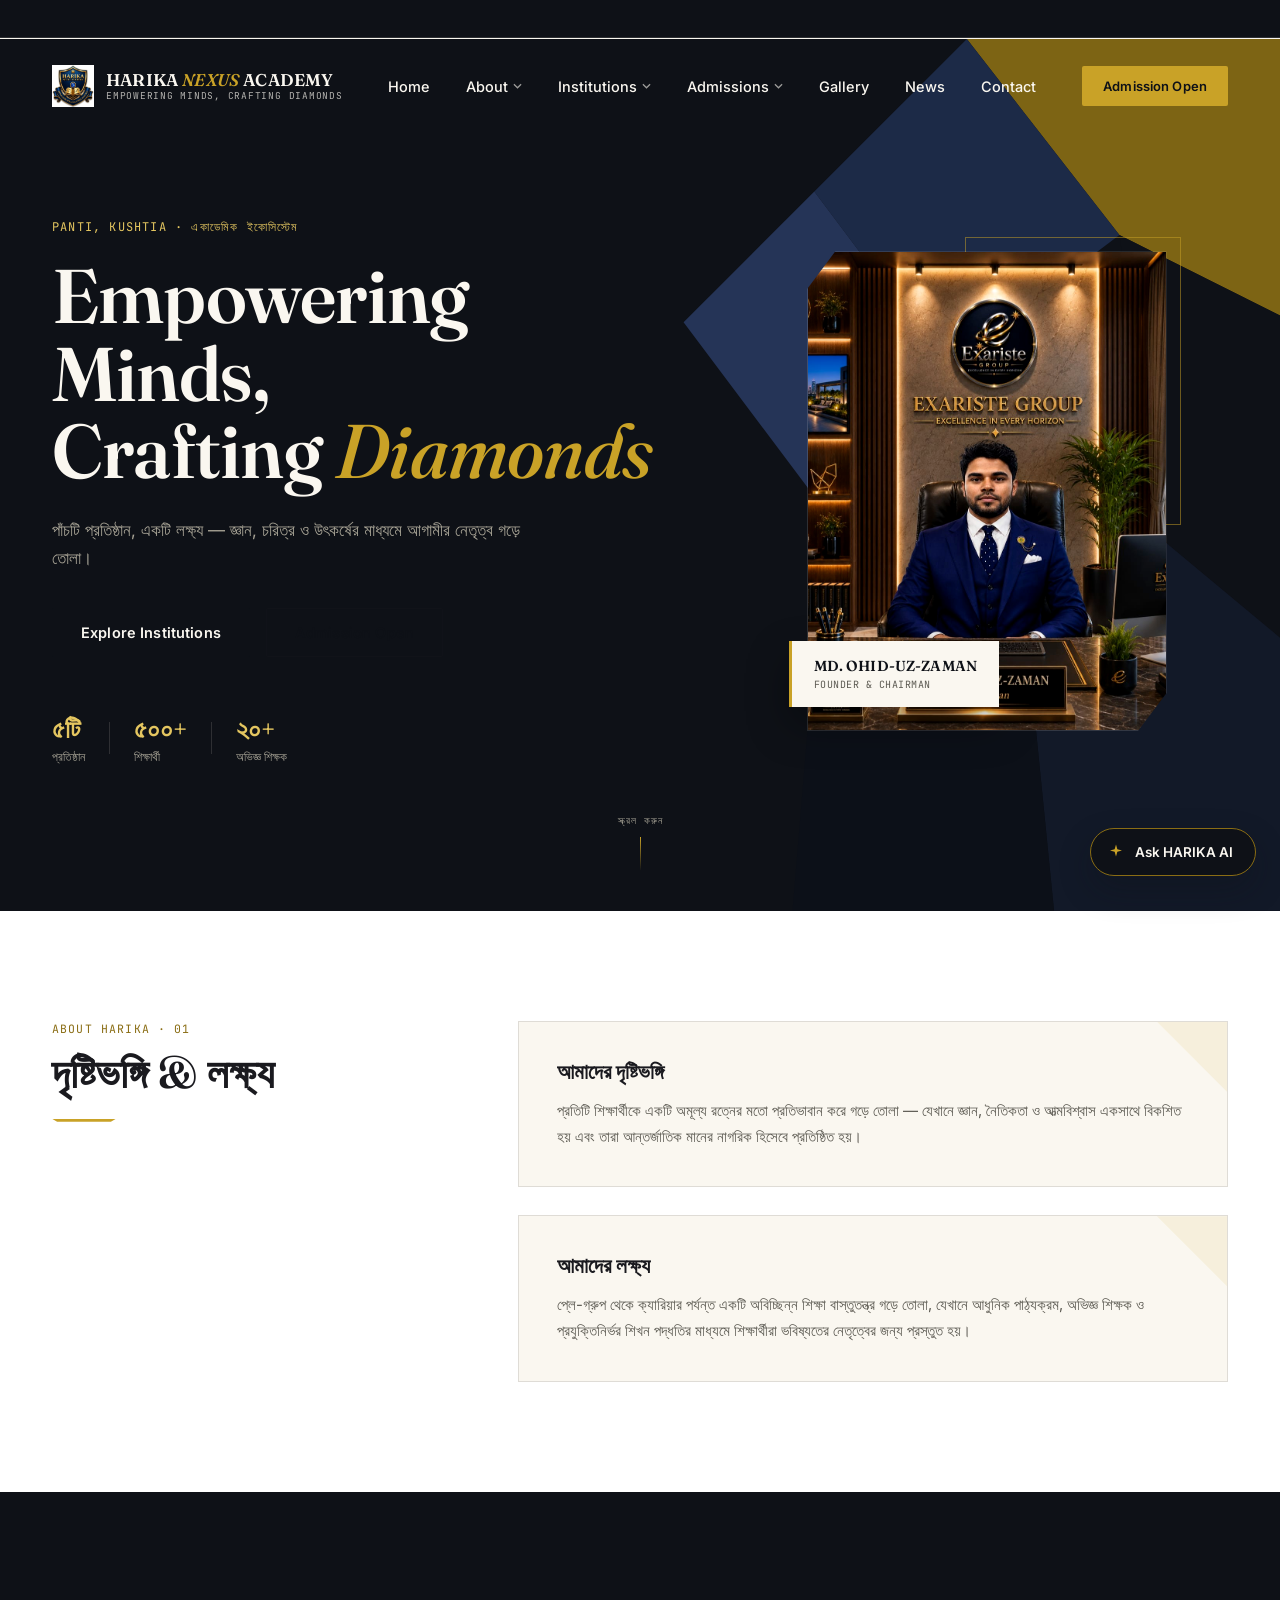
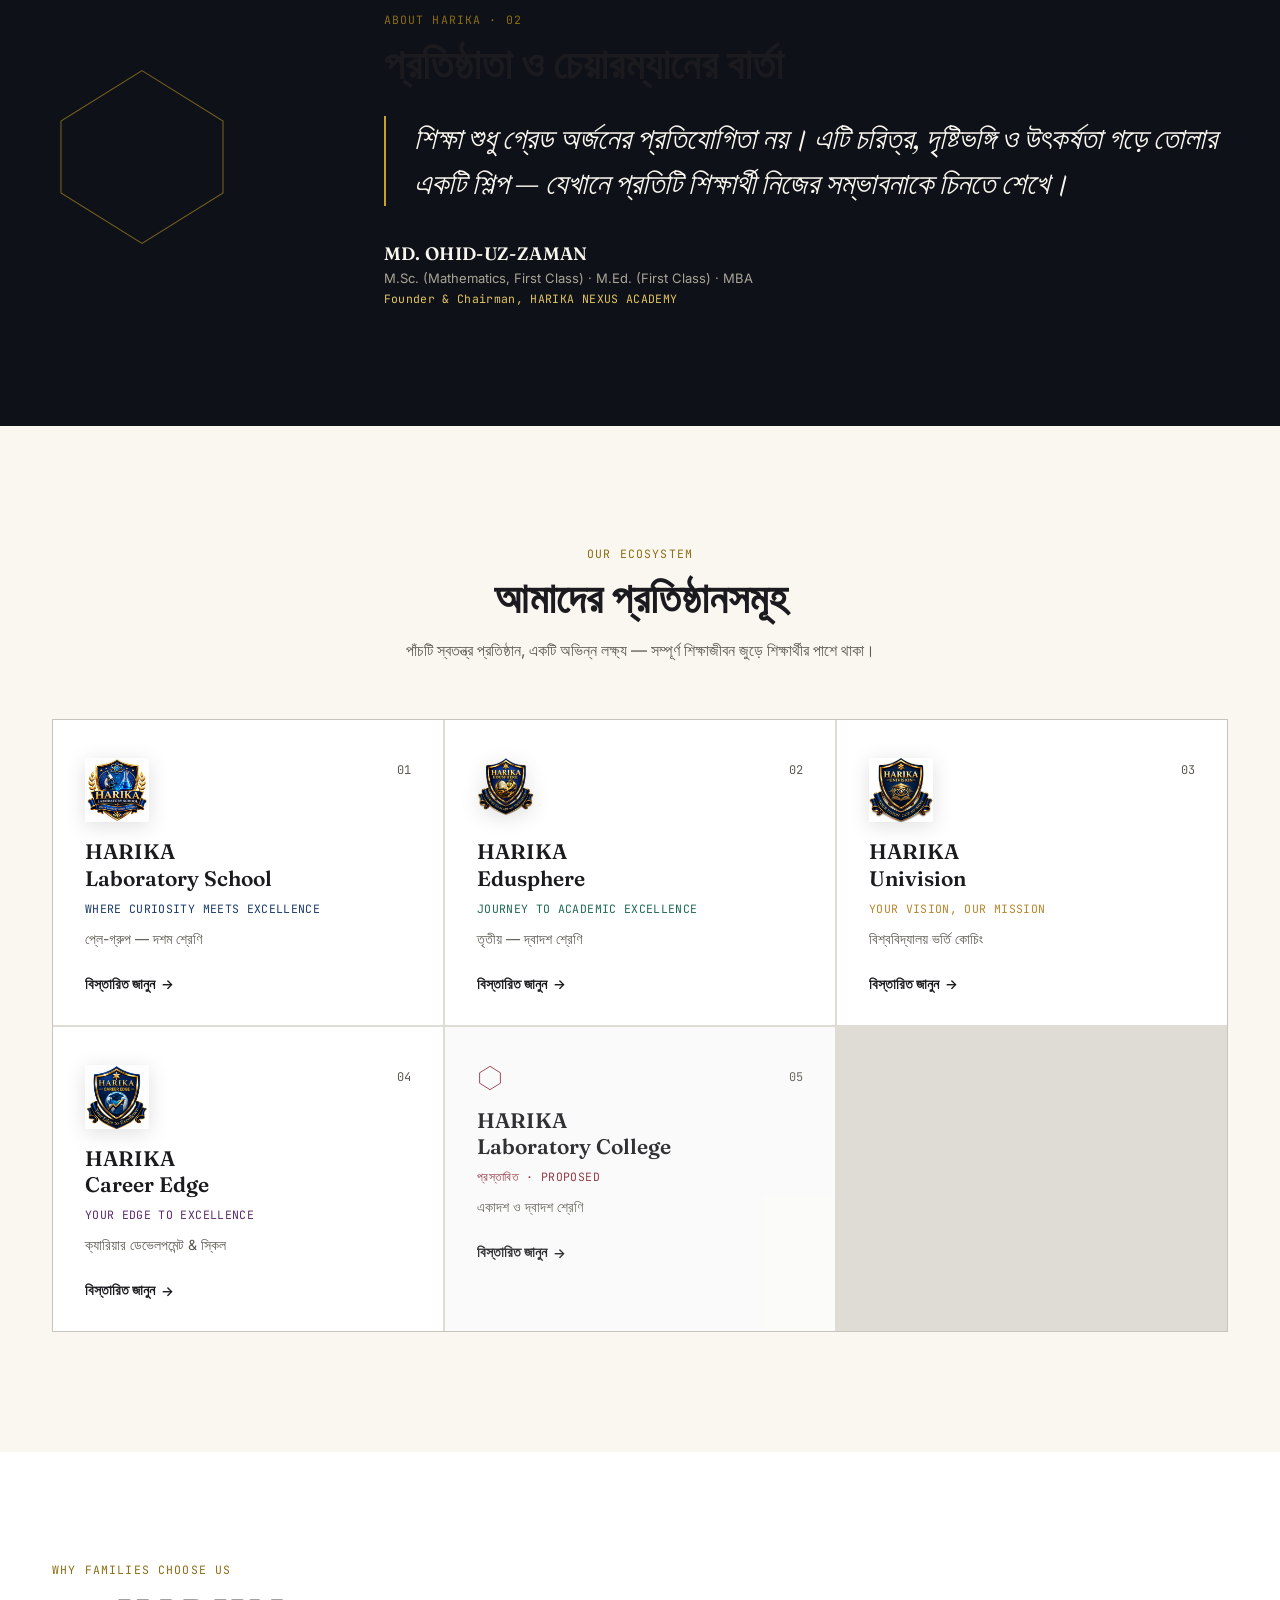
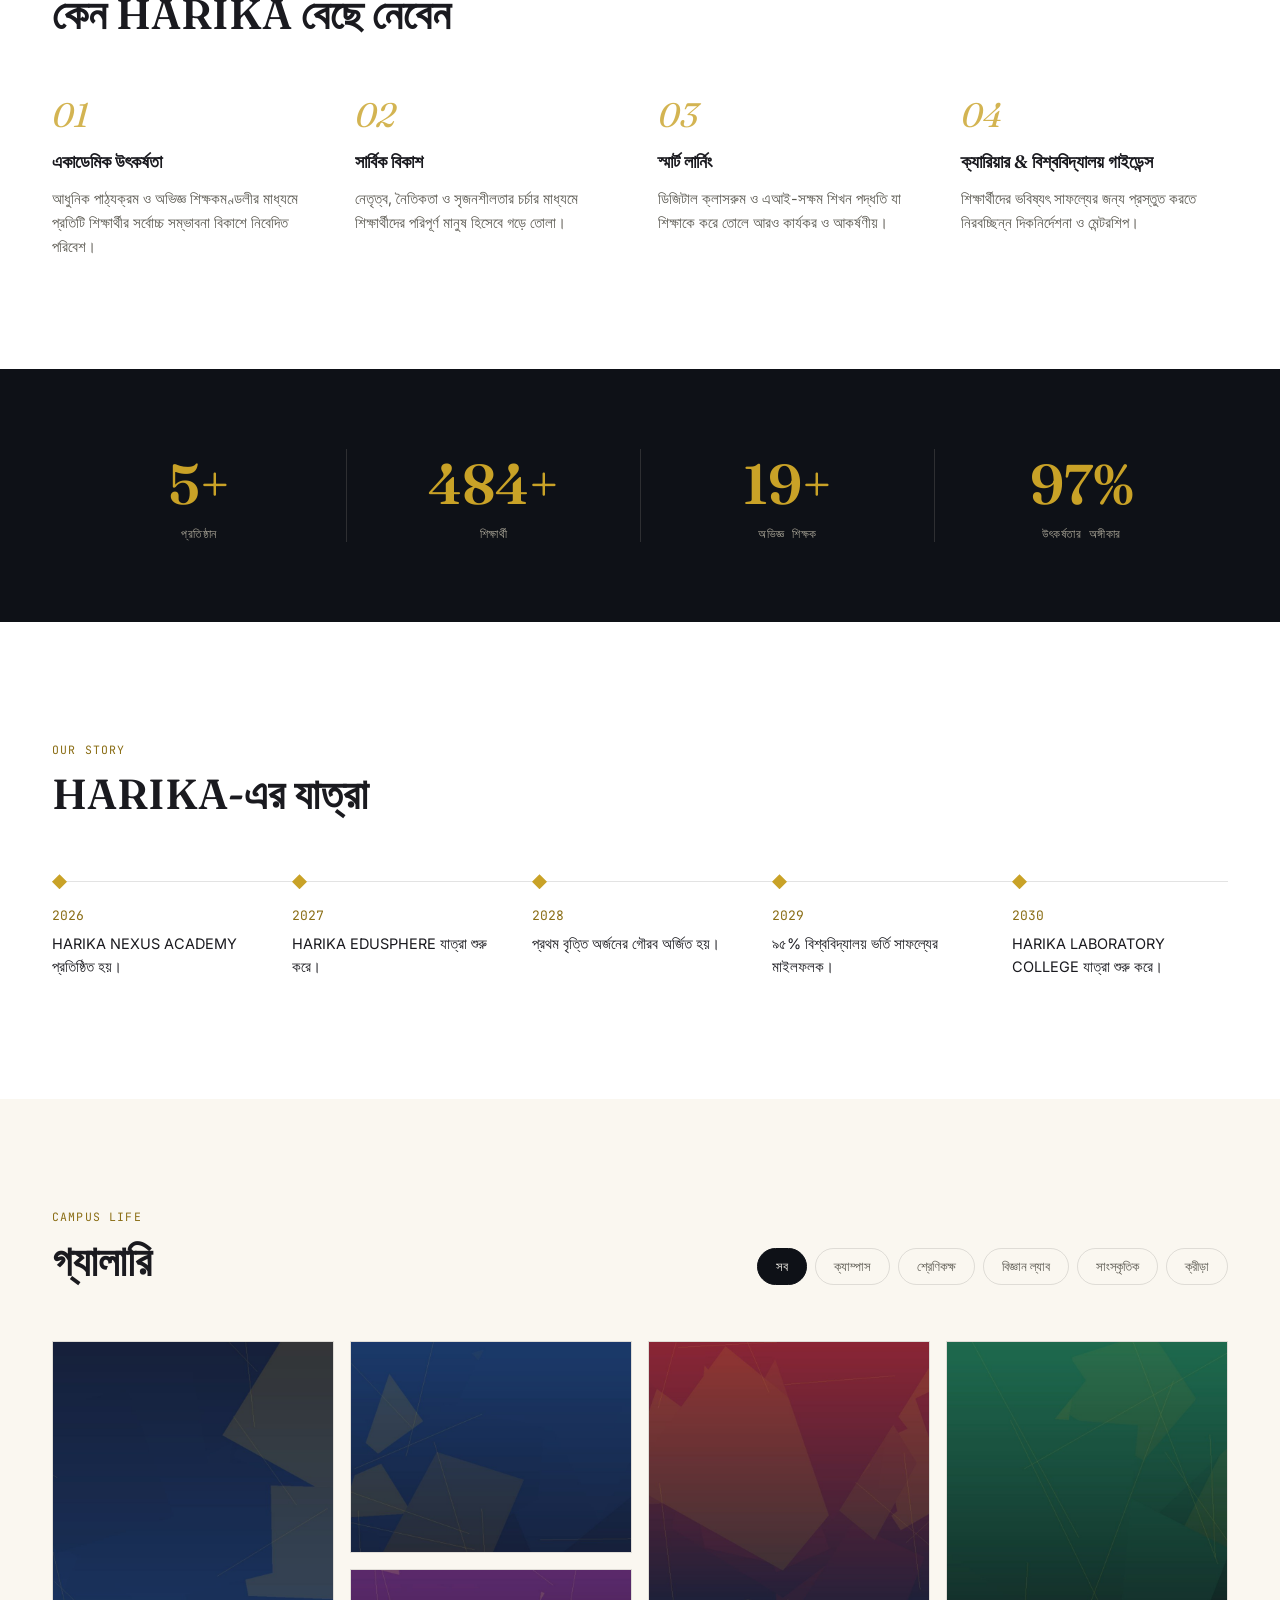
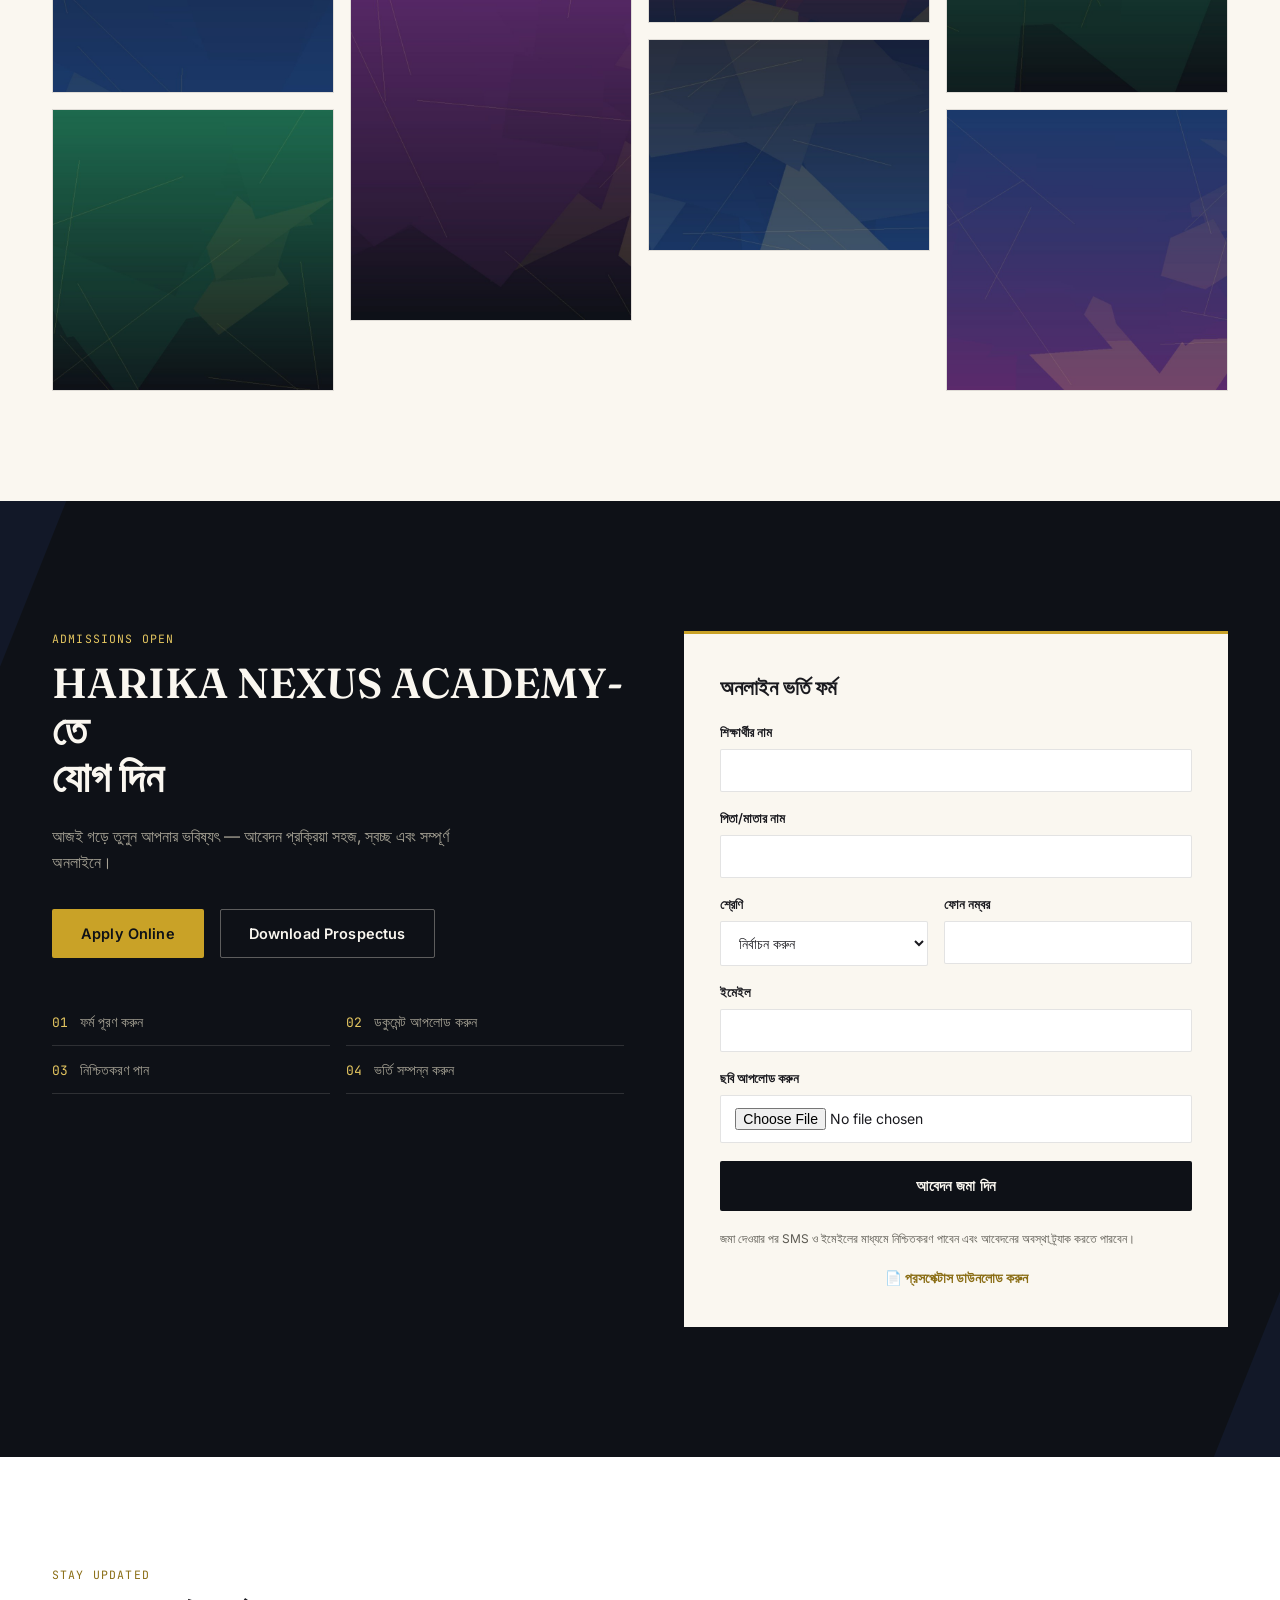
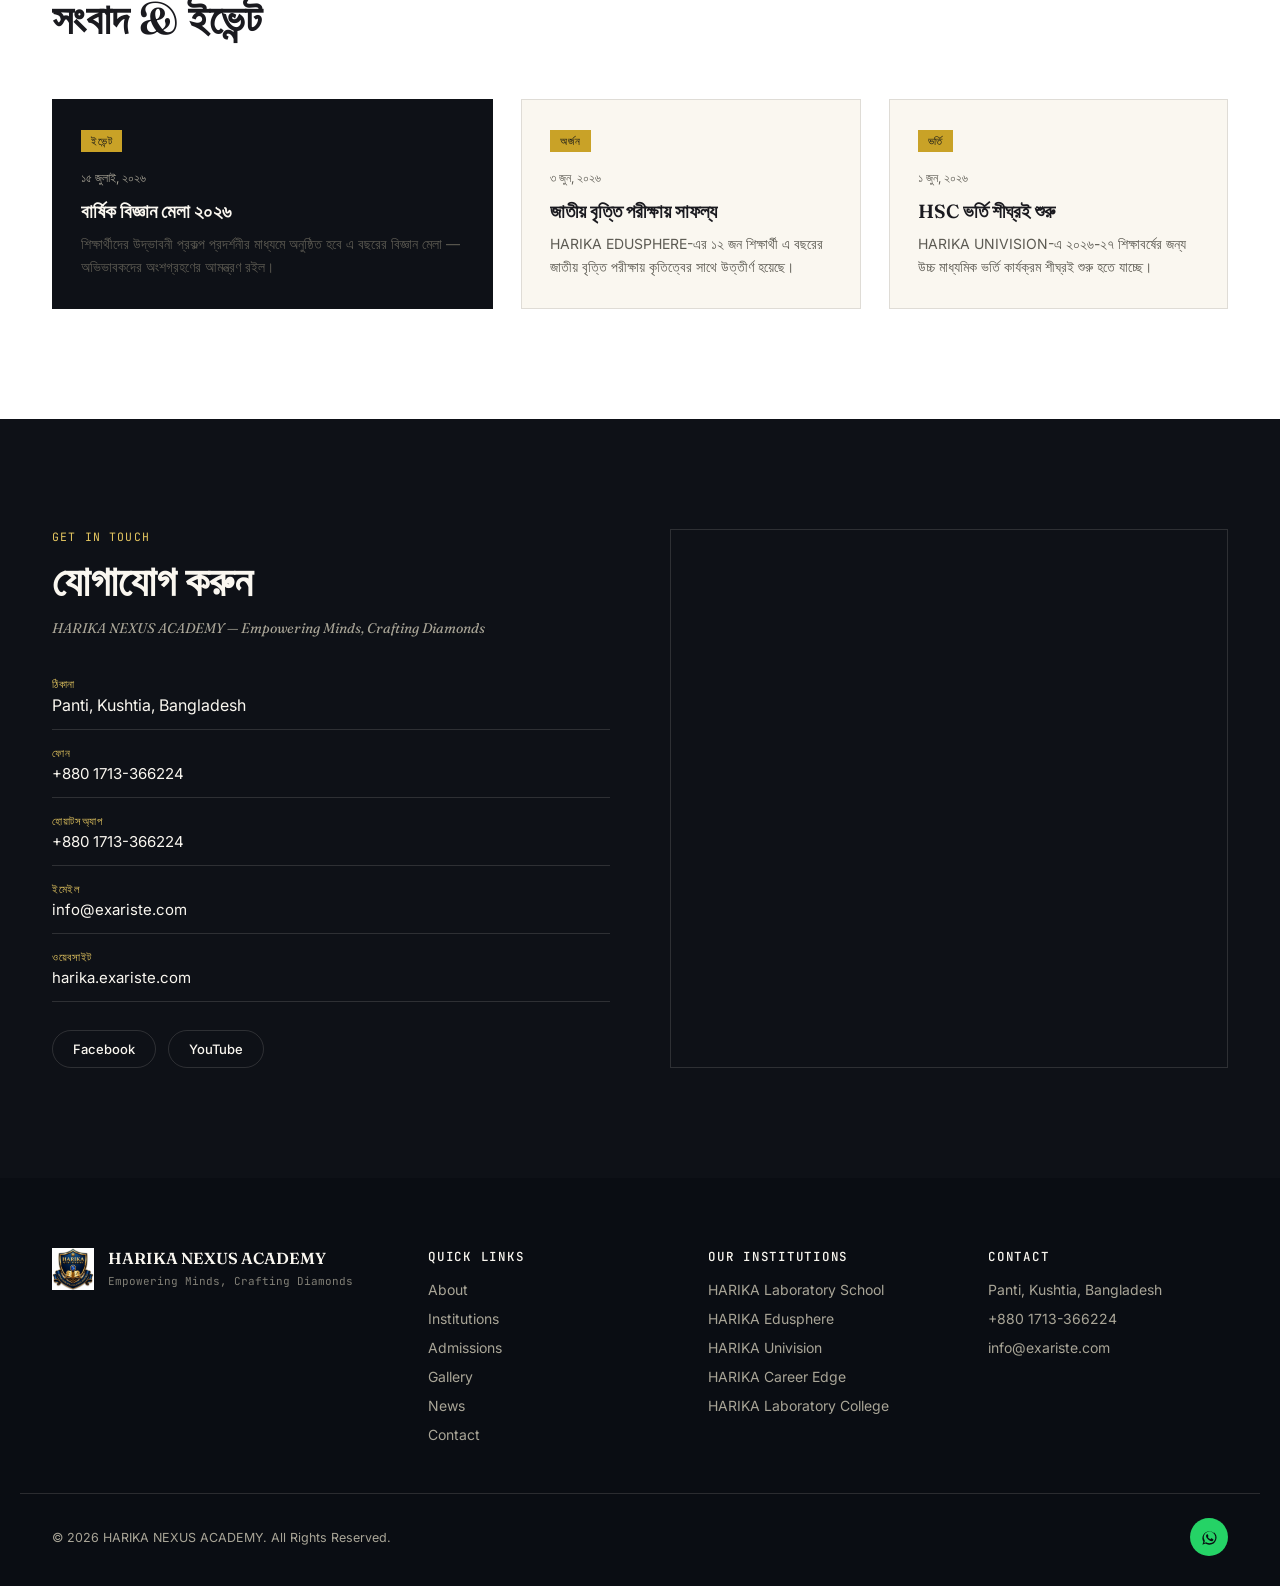
==== commit 32f1cf93: "Add files via upload" ====
--- a/index.html
+++ b/index.html
@@ -335,48 +335,6 @@
     </div>
   </section>
 
-  <!-- ====== STUDENT SUCCESS STORIES ====== -->
-  <section class="success" id="success">
-    <div class="container">
-      <div class="sec-head">
-        <p class="kicker">Voices of HARIKA</p>
-        <h2 class="sec-title">শিক্ষার্থী সাফল্যের গল্প</h2>
-      </div>
-      <div class="success-grid">
-        <article class="success-card">
-          <div class="success-photo" style="--ph:#1B3A6B">
-            <img src="assets/student1.jpg" alt="Portrait of a HARIKA Laboratory School alumna" loading="lazy">
-          </div>
-          <div class="success-body">
-            <p class="success-quote">“HARIKA শুধু আমাকে পরীক্ষার জন্য প্রস্তুত করেনি, জীবনের জন্য প্রস্তুত করেছে।”</p>
-            <span class="success-name">তাসনিম জাহান</span>
-            <span class="success-role">বর্তমানে: মেডিকেল শিক্ষার্থী</span>
-          </div>
-        </article>
-        <article class="success-card">
-          <div class="success-photo" style="--ph:#1E6B4F">
-            <img src="assets/student2.jpg" alt="Portrait of a HARIKA Edusphere alumnus" loading="lazy">
-          </div>
-          <div class="success-body">
-            <p class="success-quote">“শিক্ষকদের একান্ত পরিচর্যা ছাড়া আমার এই সাফল্য সম্ভব ছিল না।”</p>
-            <span class="success-name">রায়হান কবির</span>
-            <span class="success-role">বর্তমানে: প্রকৌশল শিক্ষার্থী</span>
-          </div>
-        </article>
-        <article class="success-card">
-          <div class="success-photo" style="--ph:#5B2A6B">
-            <img src="assets/student3.jpg" alt="Portrait of a HARIKA Career Edge alumna" loading="lazy">
-          </div>
-          <div class="success-body">
-            <p class="success-quote">“ক্যারিয়ার এজ প্রোগ্রাম আমাকে আত্মবিশ্বাসী ও দক্ষ করে তুলেছে।”</p>
-            <span class="success-name">সাদিয়া আক্তার</span>
-            <span class="success-role">বর্তমানে: জুনিয়র ডেভেলপার</span>
-          </div>
-        </article>
-      </div>
-    </div>
-  </section>
-
   <!-- ====== JOURNEY TIMELINE ====== -->
   <section class="journey" id="journey">
     <div class="container">
--- a/style.css
+++ b/style.css
@@ -595,21 +595,6 @@
   .stats-grid { grid-template-columns: 1fr 1fr; row-gap: 36px; }
   .stat-item:nth-child(3) { border-left: none; }
 }
-
-/* ===================================================================
-   Success Stories
-   =================================================================== */
-.success { background: var(--ivory); padding: 110px 0; }
-.success-grid { display: grid; grid-template-columns: repeat(3, 1fr); gap: 30px; }
-.success-card { background: var(--paper); border: 1px solid var(--line); overflow: hidden; }
-.success-photo { aspect-ratio: 4/3; overflow: hidden; background: var(--ph); position: relative; }
-.success-photo img { width: 100%; height: 100%; object-fit: cover; mix-blend-mode: multiply; opacity: 0.92; }
-.success-body { padding: 26px 26px 28px; display: flex; flex-direction: column; gap: 14px; }
-.success-quote { font-family: var(--f-display); font-style: italic; font-size: 16.5px; line-height: 1.55; color: var(--text-main); }
-.success-name { font-size: 14px; font-weight: 600; }
-.success-role { font-size: 12.5px; color: var(--text-muted); margin-top: -10px; }
-
-@media (max-width: 860px) { .success-grid { grid-template-columns: 1fr; } }
 
 /* ===================================================================
    Journey Timeline
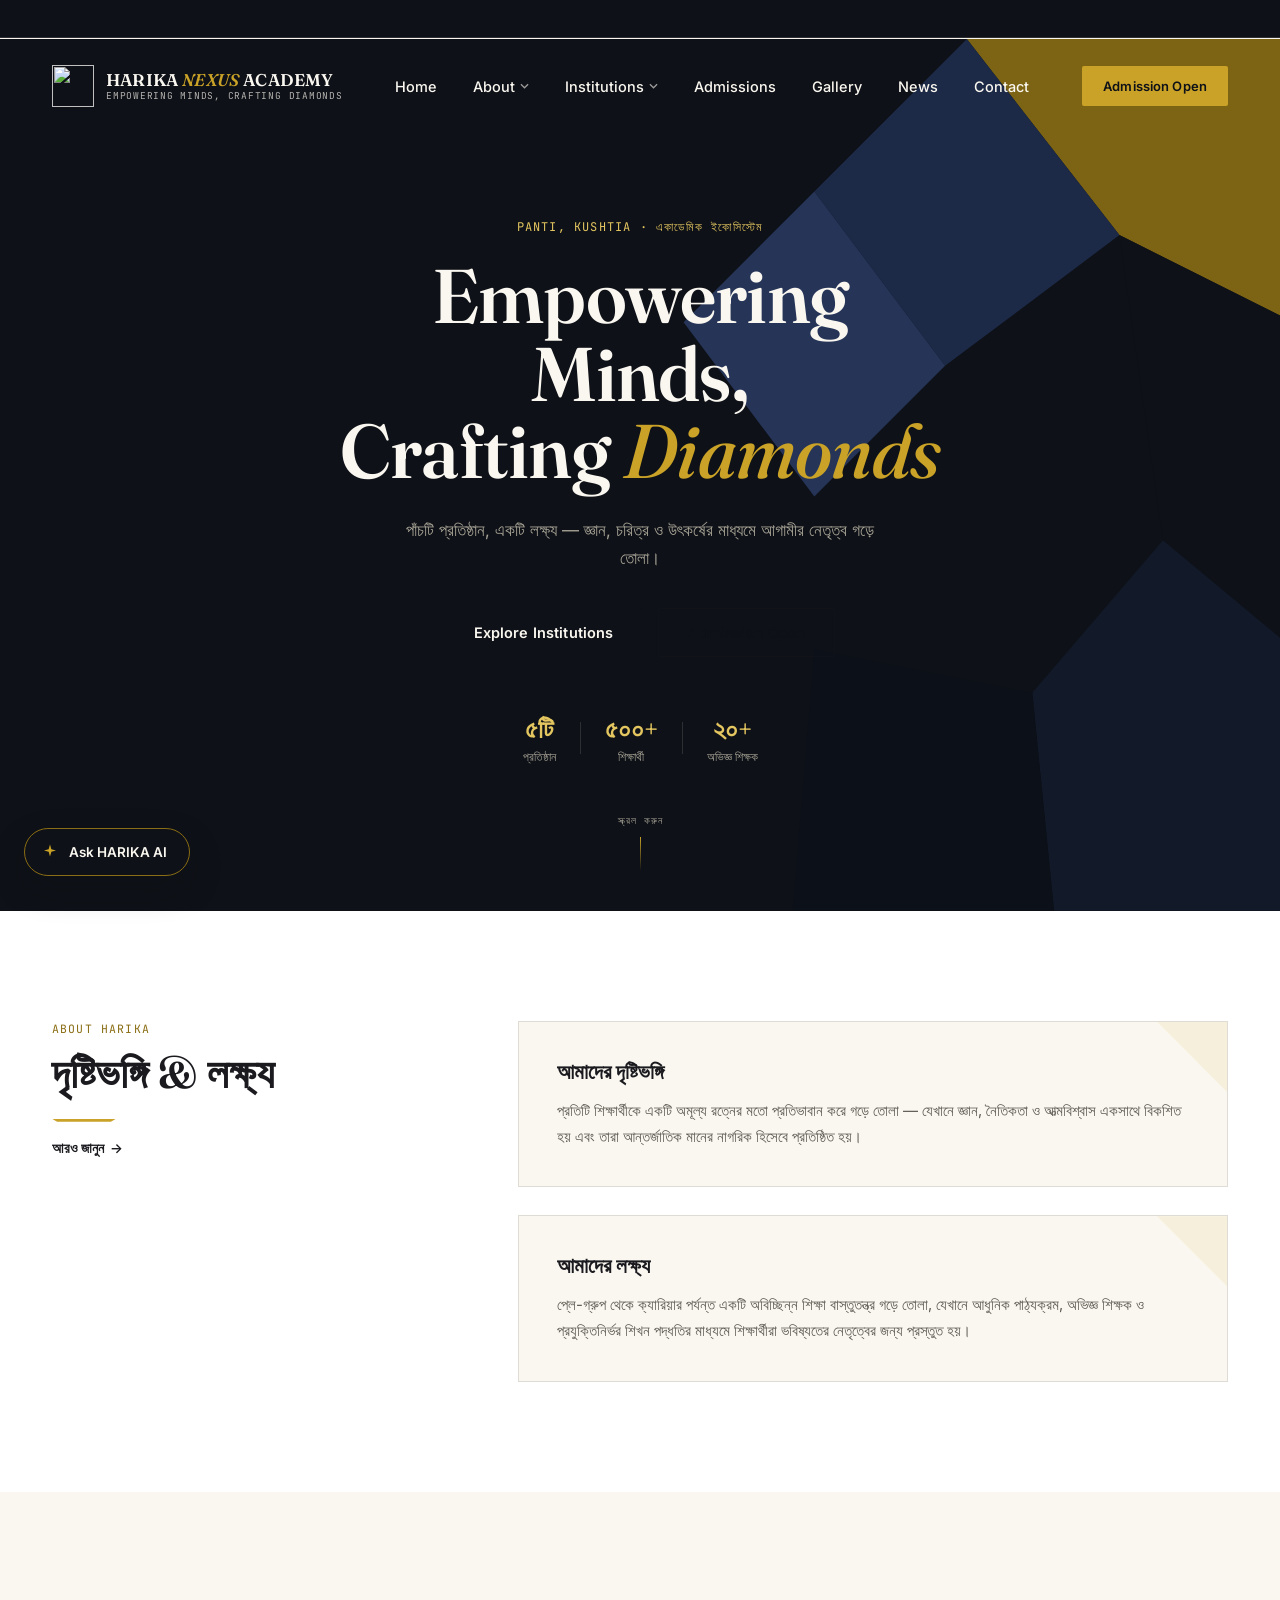
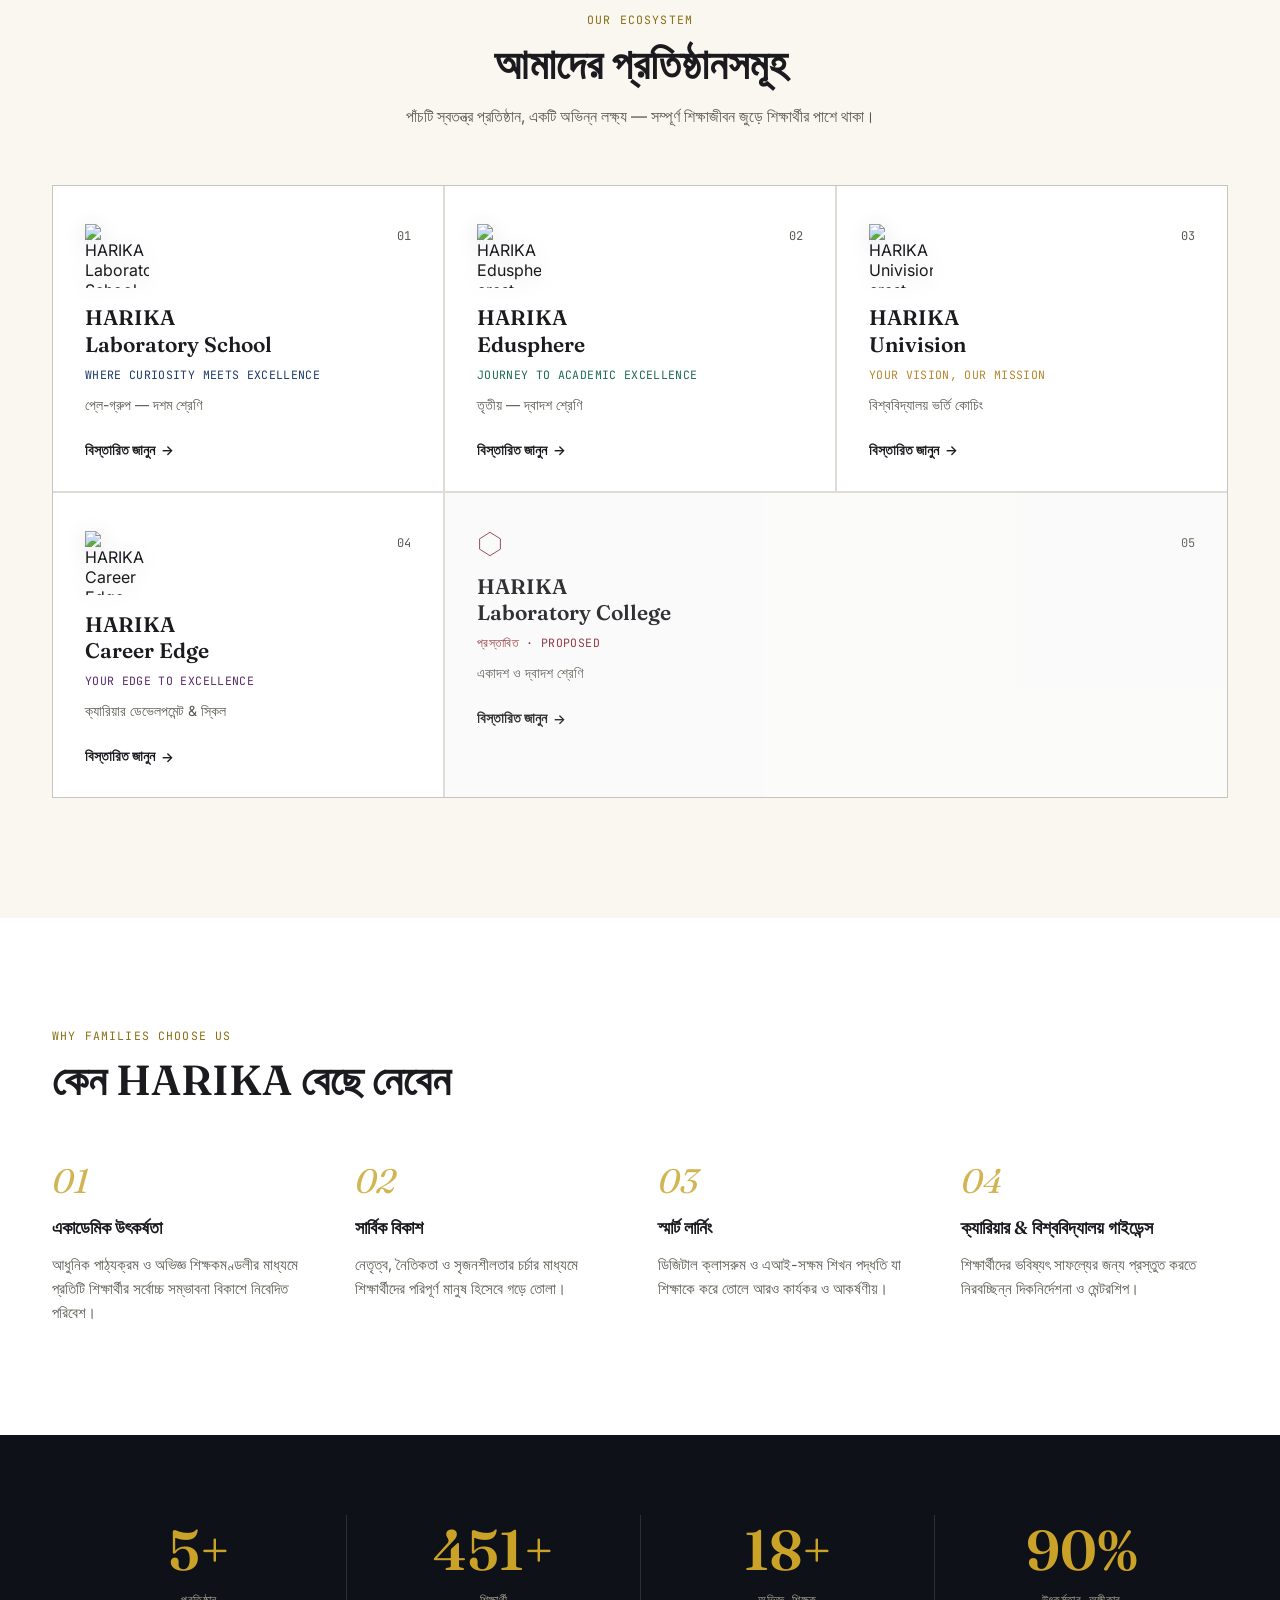
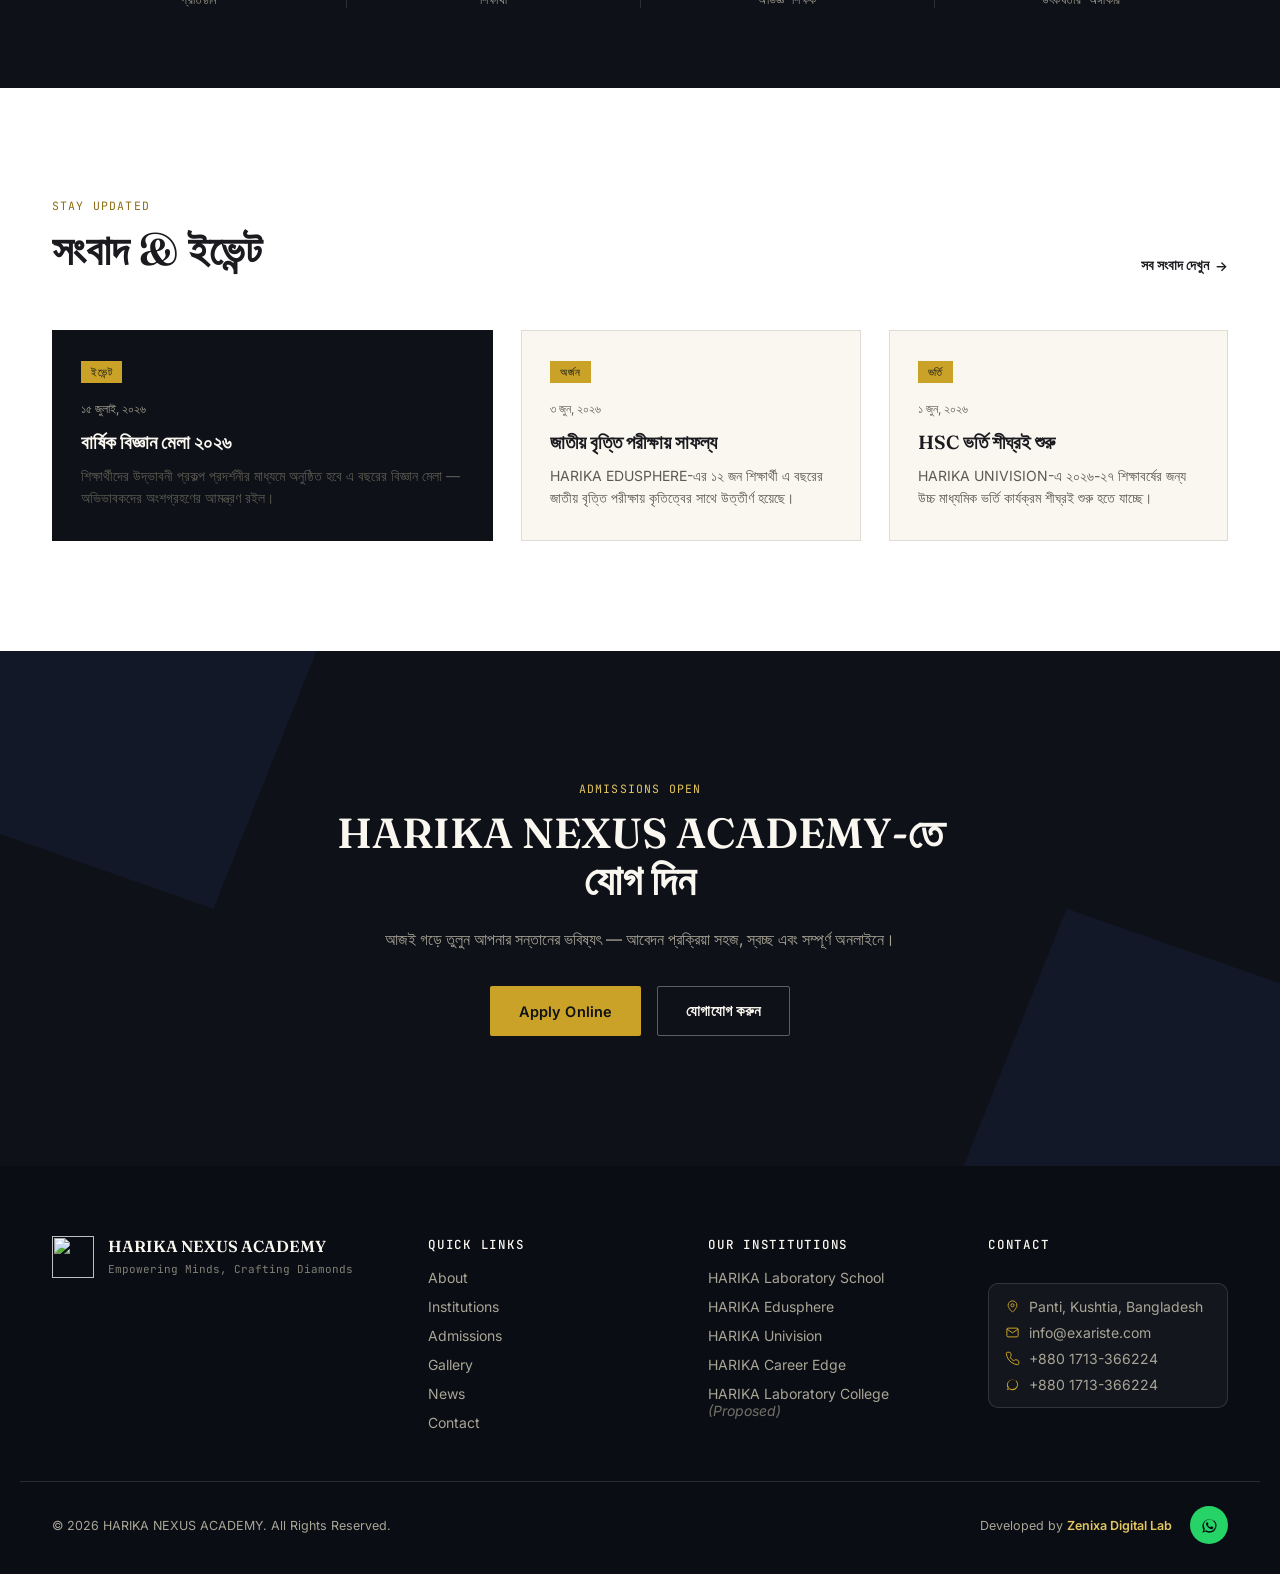
==== commit 396a2009: "Add files via upload" ====
--- a/index.html
+++ b/index.html
@@ -11,7 +11,6 @@
 <link rel="stylesheet" href="style.css">
 </head>
 <body>
-
 <!-- ====== ANNOUNCEMENT BAR ====== -->
 <div class="announce-bar" id="announceBar">
   <div class="announce-track">
@@ -26,11 +25,10 @@
     <span class="announce-item">🏆 বৃত্তি অর্জনকারীদের নাম ঘোষণা করা হয়েছে — Scholarship Achievers Announced</span>
   </div>
 </div>
-
 <!-- ====== NAVBAR ====== -->
 <header class="navbar" id="navbar">
   <div class="nav-inner">
-    <a href="#home" class="brand">
+    <a href="index.html" class="brand">
       <span class="brand-mark" aria-hidden="true">
         <img src="assets/logo-main.png" alt="" class="brand-logo-img">
       </span>
@@ -42,41 +40,34 @@
 
     <nav class="main-nav" aria-label="Primary">
       <ul>
-        <li><a href="#home">Home</a></li>
+        <li><a href="index.html" class="active">Home</a></li>
         <li class="has-mega">
-          <a href="#about">About <svg class="caret" viewBox="0 0 10 6"><path d="M1 1l4 4 4-4"/></svg></a>
+          <a href="about.html">About <svg class="caret" viewBox="0 0 10 6"><path d="M1 1l4 4 4-4"/></svg></a>
           <div class="mega-panel">
-            <a href="#vision" class="mega-link"><span class="mega-num">01</span><span>Vision &amp; Mission</span></a>
-            <a href="#founder" class="mega-link"><span class="mega-num">02</span><span>Founder &amp; Chairman</span></a>
-            <a href="#journey" class="mega-link"><span class="mega-num">03</span><span>Our Journey</span></a>
+            <a href="about.html#vision" class="mega-link"><span class="mega-num">01</span><span>Vision &amp; Mission</span></a>
+            <a href="about.html#founder" class="mega-link"><span class="mega-num">02</span><span>Founder &amp; Chairman</span></a>
+            <a href="about.html#journey" class="mega-link"><span class="mega-num">03</span><span>Our Journey</span></a>
           </div>
         </li>
         <li class="has-mega">
-          <a href="#institutions">Institutions <svg class="caret" viewBox="0 0 10 6"><path d="M1 1l4 4 4-4"/></svg></a>
+          <a href="institutions.html">Institutions <svg class="caret" viewBox="0 0 10 6"><path d="M1 1l4 4 4-4"/></svg></a>
           <div class="mega-panel mega-panel--wide">
-            <a href="#inst-school" class="mega-link"><span class="mega-swatch" style="--sw:#1B3A6B"></span><span>HARIKA Laboratory School</span></a>
-            <a href="#inst-eduphere" class="mega-link"><span class="mega-swatch" style="--sw:#1E6B4F"></span><span>HARIKA Edusphere</span></a>
-            <a href="#inst-univision" class="mega-link"><span class="mega-swatch" style="--sw:#B8862E"></span><span>HARIKA Univision</span></a>
-            <a href="#inst-careeredge" class="mega-link"><span class="mega-swatch" style="--sw:#5B2A6B"></span><span>HARIKA Career Edge</span></a>
-            <a href="#inst-college" class="mega-link"><span class="mega-swatch" style="--sw:#8B2635"></span><span>HARIKA Laboratory College</span></a>
+            <a href="inst-school.html" class="mega-link"><span class="mega-swatch" style="--sw:#1B3A6B"></span><span>HARIKA Laboratory School</span></a>
+            <a href="inst-edusphere.html" class="mega-link"><span class="mega-swatch" style="--sw:#1E6B4F"></span><span>HARIKA Edusphere</span></a>
+            <a href="inst-univision.html" class="mega-link"><span class="mega-swatch" style="--sw:#B8862E"></span><span>HARIKA Univision</span></a>
+            <a href="inst-careeredge.html" class="mega-link"><span class="mega-swatch" style="--sw:#5B2A6B"></span><span>HARIKA Career Edge</span></a>
+            <a href="inst-college.html" class="mega-link"><span class="mega-swatch" style="--sw:#8B2635"></span><span>HARIKA Laboratory College</span></a>
           </div>
         </li>
-        <li class="has-mega">
-          <a href="#admissions">Admissions <svg class="caret" viewBox="0 0 10 6"><path d="M1 1l4 4 4-4"/></svg></a>
-          <div class="mega-panel">
-            <a href="#apply" class="mega-link"><span class="mega-num">01</span><span>Apply Online</span></a>
-            <a href="#process" class="mega-link"><span class="mega-num">02</span><span>Admission Process</span></a>
-            <a href="#prospectus" class="mega-link"><span class="mega-num">03</span><span>Download Prospectus</span></a>
-          </div>
-        </li>
-        <li><a href="#gallery">Gallery</a></li>
-        <li><a href="#news">News</a></li>
-        <li><a href="#contact">Contact</a></li>
+        <li><a href="admissions.html">Admissions</a></li>
+        <li><a href="gallery.html">Gallery</a></li>
+        <li><a href="news.html">News</a></li>
+        <li><a href="contact.html">Contact</a></li>
       </ul>
     </nav>
 
     <div class="nav-cta">
-      <a href="#admissions" class="btn btn-gold btn-sm">Admission Open</a>
+      <a href="admissions.html" class="btn btn-gold btn-sm">Admission Open</a>
       <button class="nav-toggle" id="navToggle" aria-label="Toggle menu" aria-expanded="false">
         <span></span><span></span><span></span>
       </button>
@@ -85,31 +76,26 @@
 
   <!-- mobile menu -->
   <div class="mobile-menu" id="mobileMenu">
-    <a href="#home">Home</a>
+    <a href="index.html">Home</a>
     <details>
       <summary>About</summary>
-      <a href="#vision">Vision &amp; Mission</a>
-      <a href="#founder">Founder &amp; Chairman</a>
-      <a href="#journey">Our Journey</a>
+      <a href="about.html#vision">Vision &amp; Mission</a>
+      <a href="about.html#founder">Founder &amp; Chairman</a>
+      <a href="about.html#journey">Our Journey</a>
     </details>
     <details>
       <summary>Institutions</summary>
-      <a href="#inst-school">HARIKA Laboratory School</a>
-      <a href="#inst-eduphere">HARIKA Edusphere</a>
-      <a href="#inst-univision">HARIKA Univision</a>
-      <a href="#inst-careeredge">HARIKA Career Edge</a>
-      <a href="#inst-college">HARIKA Laboratory College</a>
+      <a href="inst-school.html">HARIKA Laboratory School</a>
+      <a href="inst-edusphere.html">HARIKA Edusphere</a>
+      <a href="inst-univision.html">HARIKA Univision</a>
+      <a href="inst-careeredge.html">HARIKA Career Edge</a>
+      <a href="inst-college.html">HARIKA Laboratory College</a>
     </details>
-    <details>
-      <summary>Admissions</summary>
-      <a href="#apply">Apply Online</a>
-      <a href="#process">Admission Process</a>
-      <a href="#prospectus">Download Prospectus</a>
-    </details>
-    <a href="#gallery">Gallery</a>
-    <a href="#news">News</a>
-    <a href="#contact">Contact</a>
-    <a href="#admissions" class="btn btn-gold btn-block">Admission Open</a>
+    <a href="admissions.html">Admissions</a>
+    <a href="gallery.html">Gallery</a>
+    <a href="news.html">News</a>
+    <a href="contact.html">Contact</a>
+    <a href="admissions.html" class="btn btn-gold btn-block">Admission Open</a>
   </div>
 </header>
 
@@ -128,8 +114,8 @@
       </svg>
     </div>
 
-    <div class="hero-inner">
-      <div class="hero-copy">
+    <div class="hero-inner hero-inner--full">
+      <div class="hero-copy hero-copy--center">
         <p class="eyebrow">Panti, Kushtia · একাডেমিক ইকোসিস্টেম</p>
         <h1 class="hero-title">
           <span class="line">Empowering</span>
@@ -138,8 +124,8 @@
         </h1>
         <p class="hero-sub">পাঁচটি প্রতিষ্ঠান, একটি লক্ষ্য — জ্ঞান, চরিত্র ও উৎকর্ষের মাধ্যমে আগামীর নেতৃত্ব গড়ে তোলা।</p>
         <div class="hero-actions">
-          <a href="#institutions" class="btn btn-dark">Explore Institutions</a>
-          <a href="#admissions" class="btn btn-outline">Admission Open</a>
+          <a href="institutions.html" class="btn btn-dark">Explore Institutions</a>
+          <a href="admissions.html" class="btn btn-outline">Admission Open</a>
         </div>
         <div class="hero-meta">
           <div class="hero-meta-item"><strong>৫টি</strong><span>প্রতিষ্ঠান</span></div>
@@ -149,17 +135,6 @@
           <div class="hero-meta-item"><strong>২০+</strong><span>অভিজ্ঞ শিক্ষক</span></div>
         </div>
       </div>
-
-      <div class="hero-visual">
-        <div class="founder-frame">
-          <div class="founder-frame-cut" aria-hidden="true"></div>
-          <img src="assets/chairman.jpg" alt="MD. Ohid-uz-Zaman, Founder and Chairman of HARIKA NEXUS ACADEMY, in his office" class="founder-photo">
-          <div class="founder-card">
-            <span class="founder-card-name">MD. OHID-UZ-ZAMAN</span>
-            <span class="founder-card-role">Founder &amp; Chairman</span>
-          </div>
-        </div>
-      </div>
     </div>
 
     <div class="hero-scroll" aria-hidden="true">
@@ -168,14 +143,14 @@
     </div>
   </section>
 
-  <!-- ====== VISION & MISSION ====== -->
+  <!-- ====== VISION & MISSION (brief) ====== -->
   <section class="vision" id="about">
-    <div id="vision" class="anchor-offset"></div>
     <div class="container vision-grid">
       <div class="vision-head">
-        <p class="kicker">About HARIKA · 01</p>
+        <p class="kicker">About HARIKA</p>
         <h2 class="sec-title">দৃষ্টিভঙ্গি &amp; লক্ষ্য</h2>
         <div class="cut-rule" aria-hidden="true"></div>
+        <a href="about.html" class="inst-link" style="margin-top:18px">আরও জানুন <span>→</span></a>
       </div>
       <div class="vision-cards">
         <div class="vision-card">
@@ -187,27 +162,6 @@
           <span class="vision-facet" aria-hidden="true"></span>
           <h3>আমাদের লক্ষ্য</h3>
           <p>প্লে-গ্রুপ থেকে ক্যারিয়ার পর্যন্ত একটি অবিচ্ছিন্ন শিক্ষা বাস্তুতন্ত্র গড়ে তোলা, যেখানে আধুনিক পাঠ্যক্রম, অভিজ্ঞ শিক্ষক ও প্রযুক্তিনির্ভর শিখন পদ্ধতির মাধ্যমে শিক্ষার্থীরা ভবিষ্যতের নেতৃত্বের জন্য প্রস্তুত হয়।</p>
-        </div>
-      </div>
-    </div>
-  </section>
-
-  <!-- ====== FOUNDER MESSAGE ====== -->
-  <section class="founder-msg" id="founder">
-    <div class="container founder-msg-grid">
-      <div class="founder-msg-mark" aria-hidden="true">
-        <svg viewBox="0 0 100 100"><polygon points="50,2 95,30 95,70 50,98 5,70 5,30" fill="none" stroke="currentColor" stroke-width="0.6"/></svg>
-      </div>
-      <div class="founder-msg-copy">
-        <p class="kicker">About HARIKA · 02</p>
-        <h2 class="sec-title">প্রতিষ্ঠাতা ও চেয়ারম্যানের বার্তা</h2>
-        <blockquote class="founder-quote">
-          শিক্ষা শুধু গ্রেড অর্জনের প্রতিযোগিতা নয়। এটি চরিত্র, দৃষ্টিভঙ্গি ও উৎকর্ষতা গড়ে তোলার একটি শিল্প — যেখানে প্রতিটি শিক্ষার্থী নিজের সম্ভাবনাকে চিনতে শেখে।
-        </blockquote>
-        <div class="founder-sign">
-          <span class="founder-sign-name">MD. OHID-UZ-ZAMAN</span>
-          <span class="founder-sign-role">M.Sc. (Mathematics, First Class) · M.Ed. (First Class) · MBA</span>
-          <span class="founder-sign-title">Founder &amp; Chairman, HARIKA NEXUS ACADEMY</span>
         </div>
       </div>
     </div>
@@ -223,7 +177,7 @@
       </div>
 
       <div class="inst-grid">
-        <article class="inst-card" id="inst-school" style="--accent:#1B3A6B">
+        <article class="inst-card" style="--accent:#1B3A6B">
           <div class="inst-card-top">
             <img src="assets/logo-school.png" alt="HARIKA Laboratory School crest logo" class="inst-logo">
             <span class="inst-index">01</span>
@@ -231,10 +185,10 @@
           <h3 class="inst-name">HARIKA<br>Laboratory School</h3>
           <p class="inst-slogan">Where Curiosity Meets Excellence</p>
           <p class="inst-range">প্লে-গ্রুপ — দশম শ্রেণি</p>
-          <a href="#admissions" class="inst-link">বিস্তারিত জানুন <span>→</span></a>
-        </article>
-
-        <article class="inst-card" id="inst-eduphere" style="--accent:#1E6B4F">
+          <a href="inst-school.html" class="inst-link">বিস্তারিত জানুন <span>→</span></a>
+        </article>
+
+        <article class="inst-card" style="--accent:#1E6B4F">
           <div class="inst-card-top">
             <img src="assets/logo-edusphere.png" alt="HARIKA Edusphere crest logo" class="inst-logo">
             <span class="inst-index">02</span>
@@ -242,10 +196,10 @@
           <h3 class="inst-name">HARIKA<br>Edusphere</h3>
           <p class="inst-slogan">Journey to Academic Excellence</p>
           <p class="inst-range">তৃতীয় — দ্বাদশ শ্রেণি</p>
-          <a href="#admissions" class="inst-link">বিস্তারিত জানুন <span>→</span></a>
-        </article>
-
-        <article class="inst-card" id="inst-univision" style="--accent:#B8862E">
+          <a href="inst-edusphere.html" class="inst-link">বিস্তারিত জানুন <span>→</span></a>
+        </article>
+
+        <article class="inst-card" style="--accent:#B8862E">
           <div class="inst-card-top">
             <img src="assets/logo-univision.png" alt="HARIKA Univision crest logo" class="inst-logo">
             <span class="inst-index">03</span>
@@ -253,10 +207,10 @@
           <h3 class="inst-name">HARIKA<br>Univision</h3>
           <p class="inst-slogan">Your Vision, Our Mission</p>
           <p class="inst-range">বিশ্ববিদ্যালয় ভর্তি কোচিং</p>
-          <a href="#admissions" class="inst-link">বিস্তারিত জানুন <span>→</span></a>
-        </article>
-
-        <article class="inst-card" id="inst-careeredge" style="--accent:#5B2A6B">
+          <a href="inst-univision.html" class="inst-link">বিস্তারিত জানুন <span>→</span></a>
+        </article>
+
+        <article class="inst-card" style="--accent:#5B2A6B">
           <div class="inst-card-top">
             <img src="assets/logo-careeredge.png" alt="HARIKA Career Edge crest logo" class="inst-logo">
             <span class="inst-index">04</span>
@@ -264,10 +218,10 @@
           <h3 class="inst-name">HARIKA<br>Career Edge</h3>
           <p class="inst-slogan">Your Edge to Excellence</p>
           <p class="inst-range">ক্যারিয়ার ডেভেলপমেন্ট &amp; স্কিল</p>
-          <a href="#admissions" class="inst-link">বিস্তারিত জানুন <span>→</span></a>
-        </article>
-
-        <article class="inst-card inst-card--proposed" id="inst-college" style="--accent:#8B2635">
+          <a href="inst-careeredge.html" class="inst-link">বিস্তারিত জানুন <span>→</span></a>
+        </article>
+
+        <article class="inst-card inst-card--proposed" style="--accent:#8B2635">
           <div class="inst-card-top">
             <svg class="inst-clip" viewBox="0 0 40 40" aria-hidden="true"><polygon points="20,2 36,12 36,28 20,38 4,28 4,12" fill="none" stroke="currentColor" stroke-width="1.4"/></svg>
             <span class="inst-index">05</span>
@@ -275,7 +229,7 @@
           <h3 class="inst-name">HARIKA<br>Laboratory College</h3>
           <p class="inst-slogan">প্রস্তাবিত · Proposed</p>
           <p class="inst-range">একাদশ ও দ্বাদশ শ্রেণি</p>
-          <a href="#admissions" class="inst-link">বিস্তারিত জানুন <span>→</span></a>
+          <a href="inst-college.html" class="inst-link">বিস্তারিত জানুন <span>→</span></a>
         </article>
       </div>
     </div>
@@ -335,144 +289,7 @@
     </div>
   </section>
 
-  <!-- ====== JOURNEY TIMELINE ====== -->
-  <section class="journey" id="journey">
-    <div class="container">
-      <div class="sec-head">
-        <p class="kicker">Our Story</p>
-        <h2 class="sec-title">HARIKA-এর যাত্রা</h2>
-      </div>
-      <div class="timeline">
-        <div class="timeline-line" aria-hidden="true"></div>
-
-        <div class="tl-item">
-          <div class="tl-dot"></div>
-          <span class="tl-year">2026</span>
-          <p class="tl-text">HARIKA NEXUS ACADEMY প্রতিষ্ঠিত হয়।</p>
-        </div>
-        <div class="tl-item">
-          <div class="tl-dot"></div>
-          <span class="tl-year">2027</span>
-          <p class="tl-text">HARIKA EDUSPHERE যাত্রা শুরু করে।</p>
-        </div>
-        <div class="tl-item">
-          <div class="tl-dot"></div>
-          <span class="tl-year">2028</span>
-          <p class="tl-text">প্রথম বৃত্তি অর্জনের গৌরব অর্জিত হয়।</p>
-        </div>
-        <div class="tl-item">
-          <div class="tl-dot"></div>
-          <span class="tl-year">2029</span>
-          <p class="tl-text">৯৫% বিশ্ববিদ্যালয় ভর্তি সাফল্যের মাইলফলক।</p>
-        </div>
-        <div class="tl-item">
-          <div class="tl-dot"></div>
-          <span class="tl-year">2030</span>
-          <p class="tl-text">HARIKA LABORATORY COLLEGE যাত্রা শুরু করে।</p>
-        </div>
-      </div>
-    </div>
-  </section>
-
-  <!-- ====== GALLERY ====== -->
-  <section class="gallery" id="gallery">
-    <div class="container">
-      <div class="sec-head sec-head--row">
-        <div>
-          <p class="kicker">Campus Life</p>
-          <h2 class="sec-title">গ্যালারি</h2>
-        </div>
-        <div class="gallery-filters">
-          <button class="gf active" data-filter="all">সব</button>
-          <button class="gf" data-filter="campus">ক্যাম্পাস</button>
-          <button class="gf" data-filter="classroom">শ্রেণিকক্ষ</button>
-          <button class="gf" data-filter="lab">বিজ্ঞান ল্যাব</button>
-          <button class="gf" data-filter="cultural">সাংস্কৃতিক</button>
-          <button class="gf" data-filter="sports">ক্রীড়া</button>
-        </div>
-      </div>
-
-      <div class="masonry" id="masonry">
-        <figure class="m-item" data-cat="campus"><img src="assets/gallery1.jpg" alt="HARIKA Nexus Academy campus building" loading="lazy"></figure>
-        <figure class="m-item" data-cat="classroom"><img src="assets/gallery2.jpg" alt="Students engaged in a classroom lesson" loading="lazy"></figure>
-        <figure class="m-item" data-cat="lab"><img src="assets/gallery3.jpg" alt="Students conducting a science lab experiment" loading="lazy"></figure>
-        <figure class="m-item" data-cat="cultural"><img src="assets/gallery4.jpg" alt="Students performing at a cultural event" loading="lazy"></figure>
-        <figure class="m-item" data-cat="sports"><img src="assets/gallery5.jpg" alt="Students playing sports on the academy field" loading="lazy"></figure>
-        <figure class="m-item" data-cat="campus"><img src="assets/gallery6.jpg" alt="HARIKA Nexus Academy campus grounds" loading="lazy"></figure>
-        <figure class="m-item" data-cat="classroom"><img src="assets/gallery7.jpg" alt="Teacher guiding students in classroom" loading="lazy"></figure>
-        <figure class="m-item" data-cat="lab"><img src="assets/gallery8.jpg" alt="Science laboratory equipment in use" loading="lazy"></figure>
-      </div>
-    </div>
-  </section>
-
-  <!-- ====== ADMISSIONS CTA + FORM ====== -->
-  <section class="admissions" id="admissions">
-    <div class="admissions-facets" aria-hidden="true">
-      <svg viewBox="0 0 1200 500" preserveAspectRatio="xMidYMid slice"><polygon points="0,0 300,0 200,250 0,180" fill="#16203A"/><polygon points="1200,500 900,500 1000,250 1200,320" fill="#16203A"/></svg>
-    </div>
-    <div class="container admissions-grid">
-      <div class="admissions-copy">
-        <p class="kicker kicker--light">Admissions Open</p>
-        <h2 class="sec-title sec-title--light">HARIKA NEXUS ACADEMY-তে<br>যোগ দিন</h2>
-        <p class="admissions-sub">আজই গড়ে তুলুন আপনার ভবিষ্যৎ — আবেদন প্রক্রিয়া সহজ, স্বচ্ছ এবং সম্পূর্ণ অনলাইনে।</p>
-        <div class="hero-actions">
-          <a href="#apply" class="btn btn-gold">Apply Online</a>
-          <a href="#prospectus" class="btn btn-outline-light">Download Prospectus</a>
-        </div>
-
-        <div class="admission-steps" id="process">
-          <div class="a-step"><span>01</span>ফর্ম পূরণ করুন</div>
-          <div class="a-step"><span>02</span>ডকুমেন্ট আপলোড করুন</div>
-          <div class="a-step"><span>03</span>নিশ্চিতকরণ পান</div>
-          <div class="a-step"><span>04</span>ভর্তি সম্পন্ন করুন</div>
-        </div>
-      </div>
-
-      <form class="admission-form" id="apply" novalidate>
-        <h3>অনলাইন ভর্তি ফর্ম</h3>
-        <div class="form-row">
-          <label>শিক্ষার্থীর নাম
-            <input type="text" name="student_name" required>
-          </label>
-        </div>
-        <div class="form-row">
-          <label>পিতা/মাতার নাম
-            <input type="text" name="parent_name" required>
-          </label>
-        </div>
-        <div class="form-row form-row--split">
-          <label>শ্রেণি
-            <select name="class" required>
-              <option value="" disabled selected>নির্বাচন করুন</option>
-              <option>Play Group</option>
-              <option>Nursery — Class Five</option>
-              <option>Class Six — Ten</option>
-              <option>HSC (Univision)</option>
-              <option>Career Edge Program</option>
-            </select>
-          </label>
-          <label>ফোন নম্বর
-            <input type="tel" name="phone" required>
-          </label>
-        </div>
-        <div class="form-row">
-          <label>ইমেইল
-            <input type="email" name="email">
-          </label>
-        </div>
-        <div class="form-row">
-          <label>ছবি আপলোড করুন
-            <input type="file" name="photo" accept="image/*">
-          </label>
-        </div>
-        <button type="submit" class="btn btn-dark btn-block">আবেদন জমা দিন</button>
-        <p class="form-note">জমা দেওয়ার পর SMS ও ইমেইলের মাধ্যমে নিশ্চিতকরণ পাবেন এবং আবেদনের অবস্থা ট্র্যাক করতে পারবেন।</p>
-        <a href="#prospectus" id="prospectus" class="prospectus-link">📄 প্রসপেক্টাস ডাউনলোড করুন</a>
-      </form>
-    </div>
-  </section>
-
-  <!-- ====== NEWS & EVENTS / ACHIEVEMENTS ====== -->
+  <!-- ====== NEWS PREVIEW ====== -->
   <section class="news" id="news">
     <div class="container">
       <div class="sec-head sec-head--row">
@@ -480,6 +297,7 @@
           <p class="kicker">Stay Updated</p>
           <h2 class="sec-title">সংবাদ &amp; ইভেন্ট</h2>
         </div>
+        <a href="news.html" class="inst-link">সব সংবাদ দেখুন <span>→</span></a>
       </div>
       <div class="news-grid">
         <article class="news-card news-card--feature">
@@ -504,57 +322,49 @@
     </div>
   </section>
 
-  <!-- ====== AI ASSISTANT (Floating) ====== -->
-  <div class="ai-widget" id="aiWidget">
-    <button class="ai-fab" id="aiFab" aria-label="Ask HARIKA AI" aria-expanded="false">
-      <svg viewBox="0 0 24 24" class="ai-icon-spark"><path d="M12 2l1.8 6.2L20 10l-6.2 1.8L12 18l-1.8-6.2L4 10l6.2-1.8L12 2z"/></svg>
-      <span>Ask HARIKA AI</span>
-    </button>
-    <div class="ai-panel" id="aiPanel">
-      <div class="ai-panel-head">
-        <span>HARIKA AI সহায়ক</span>
-        <button id="aiClose" aria-label="Close">×</button>
-      </div>
-      <div class="ai-panel-body" id="aiBody">
-        <p class="ai-msg ai-msg--bot">নমস্কার! আমি আপনাকে ভর্তি, ফি, কোর্স বা যেকোনো প্রতিষ্ঠান সম্পর্কে সাহায্য করতে পারি। নিচের কোনো প্রশ্ন বেছে নিন:</p>
-      </div>
-      <div class="ai-suggestions">
-        <button class="ai-chip" data-q="admission">ভর্তি প্রক্রিয়া?</button>
-        <button class="ai-chip" data-q="fees">ফি কাঠামো?</button>
-        <button class="ai-chip" data-q="courses">কোর্সসমূহ?</button>
-        <button class="ai-chip" data-q="suitable">কোন প্রতিষ্ঠান উপযুক্ত?</button>
-        <button class="ai-chip" data-q="contact">যোগাযোগের তথ্য?</button>
-        <button class="ai-chip" data-q="founder">প্রতিষ্ঠাতার বার্তা?</button>
-      </div>
-    </div>
-  </div>
-
-  <!-- ====== CONTACT ====== -->
-  <section class="contact" id="contact">
-    <div class="container contact-grid">
-      <div class="contact-info">
-        <p class="kicker kicker--light">Get in Touch</p>
-        <h2 class="sec-title sec-title--light">যোগাযোগ করুন</h2>
-        <p class="contact-tag">HARIKA NEXUS ACADEMY — Empowering Minds, Crafting Diamonds</p>
-
-        <ul class="contact-list">
-          <li><span class="ci-label">ঠিকানা</span><span>Panti, Kushtia, Bangladesh</span></li>
-          <li><span class="ci-label">ফোন</span><a href="tel:+8801713366224">+880 1713-366224</a></li>
-          <li><span class="ci-label">হোয়াটসঅ্যাপ</span><a href="https://wa.me/8801713366224" target="_blank" rel="noopener">+880 1713-366224</a></li>
-          <li><span class="ci-label">ইমেইল</span><a href="mailto:info@exariste.com">info@exariste.com</a></li>
-          <li><span class="ci-label">ওয়েবসাইট</span><a href="https://harika.exariste.com" target="_blank" rel="noopener">harika.exariste.com</a></li>
-        </ul>
-
-        <div class="social-row">
-          <a href="#" aria-label="Facebook Page" class="social-btn">Facebook</a>
-          <a href="#" aria-label="YouTube Channel" class="social-btn">YouTube</a>
-        </div>
-      </div>
-      <div class="contact-map">
-        <iframe title="HARIKA NEXUS ACADEMY location map" src="https://www.google.com/maps?q=Panti,Kushtia,Bangladesh&output=embed" loading="lazy" referrerpolicy="no-referrer-when-downgrade"></iframe>
-      </div>
-    </div>
-  </section>
+<!-- ====== AI ASSISTANT (Floating) ====== -->
+<div class="ai-widget" id="aiWidget">
+  <button class="ai-fab" id="aiFab" aria-label="Ask HARIKA AI" aria-expanded="false">
+    <svg viewBox="0 0 24 24" class="ai-icon-spark"><path d="M12 2l1.8 6.2L20 10l-6.2 1.8L12 18l-1.8-6.2L4 10l6.2-1.8L12 2z"/></svg>
+    <span>Ask HARIKA AI</span>
+  </button>
+  <div class="ai-panel" id="aiPanel">
+    <div class="ai-panel-head">
+      <span>HARIKA AI সহায়ক</span>
+      <button id="aiClose" aria-label="Close">×</button>
+    </div>
+    <div class="ai-panel-body" id="aiBody">
+      <p class="ai-msg ai-msg--bot">আস-সালামু আলাইকুম<br>আমি আপনাকে ভর্তি, ফি, কোর্স বা যেকোনো প্রতিষ্ঠান সম্পর্কে সাহায্য করতে পারি। নিচের কোনো প্রশ্ন বেছে নিন:</p>
+    </div>
+    <div class="ai-suggestions">
+      <button class="ai-chip" data-q="admission">ভর্তি প্রক্রিয়া?</button>
+      <button class="ai-chip" data-q="fees">ফি কাঠামো?</button>
+      <button class="ai-chip" data-q="courses">কোর্সসমূহ?</button>
+      <button class="ai-chip" data-q="suitable">কোন প্রতিষ্ঠান উপযুক্ত?</button>
+      <button class="ai-chip" data-q="contact">যোগাযোগের তথ্য?</button>
+      <button class="ai-chip" data-q="founder">প্রতিষ্ঠাতার বার্তা?</button>
+    </div>
+  </div>
+</div>
+
+  <!-- ====== ADMISSIONS QUICK CTA ====== -->
+  <section class="admissions" id="admissions-cta">
+    <div class="admissions-facets" aria-hidden="true">
+      <svg viewBox="0 0 1200 500" preserveAspectRatio="xMidYMid slice"><polygon points="0,0 300,0 200,250 0,180" fill="#16203A"/><polygon points="1200,500 900,500 1000,250 1200,320" fill="#16203A"/></svg>
+    </div>
+    <div class="container admissions-grid admissions-grid--cta">
+      <div class="admissions-copy">
+        <p class="kicker kicker--light">Admissions Open</p>
+        <h2 class="sec-title sec-title--light">HARIKA NEXUS ACADEMY-তে<br>যোগ দিন</h2>
+        <p class="admissions-sub">আজই গড়ে তুলুন আপনার সন্তানের ভবিষ্যৎ — আবেদন প্রক্রিয়া সহজ, স্বচ্ছ এবং সম্পূর্ণ অনলাইনে।</p>
+        <div class="hero-actions">
+          <a href="admissions.html" class="btn btn-gold">Apply Online</a>
+          <a href="contact.html" class="btn btn-outline-light">যোগাযোগ করুন</a>
+        </div>
+      </div>
+    </div>
+  </section>
+
 </main>
 
 <!-- ====== FOOTER ====== -->
@@ -572,35 +382,53 @@
 
     <div class="footer-col">
       <h4>Quick Links</h4>
-      <a href="#about">About</a>
-      <a href="#institutions">Institutions</a>
-      <a href="#admissions">Admissions</a>
-      <a href="#gallery">Gallery</a>
-      <a href="#news">News</a>
-      <a href="#contact">Contact</a>
+      <a href="about.html">About</a>
+      <a href="institutions.html">Institutions</a>
+      <a href="admissions.html">Admissions</a>
+      <a href="gallery.html">Gallery</a>
+      <a href="news.html">News</a>
+      <a href="contact.html">Contact</a>
     </div>
 
     <div class="footer-col">
       <h4>Our Institutions</h4>
-      <a href="#inst-school">HARIKA Laboratory School</a>
-      <a href="#inst-eduphere">HARIKA Edusphere</a>
-      <a href="#inst-univision">HARIKA Univision</a>
-      <a href="#inst-careeredge">HARIKA Career Edge</a>
-      <a href="#inst-college">HARIKA Laboratory College</a>
+      <a href="inst-school.html">HARIKA Laboratory School</a>
+      <a href="inst-edusphere.html">HARIKA Edusphere</a>
+      <a href="inst-univision.html">HARIKA Univision</a>
+      <a href="inst-careeredge.html">HARIKA Career Edge</a>
+      <a href="inst-college.html">HARIKA Laboratory College <span class="footer-inst-proposed">(Proposed)</span></a>
     </div>
 
     <div class="footer-col">
       <h4>Contact</h4>
-      <span>Panti, Kushtia, Bangladesh</span>
-      <a href="tel:+8801713366224">+880 1713-366224</a>
-      <a href="mailto:info@exariste.com">info@exariste.com</a>
+      <div class="footer-contact-card">
+        <div class="fc-row">
+          <svg viewBox="0 0 24 24" fill="none" stroke="currentColor" stroke-width="1.6"><path d="M12 21s-7-6.1-7-11a7 7 0 0 1 14 0c0 4.9-7 11-7 11z"/><circle cx="12" cy="10" r="2.5"/></svg>
+          <span>Panti, Kushtia, Bangladesh</span>
+        </div>
+        <div class="fc-row">
+          <svg viewBox="0 0 24 24" fill="none" stroke="currentColor" stroke-width="1.6"><path d="M4 4h16v16H4z" opacity="0"/><path d="M3 6.5l9 6 9-6"/><rect x="3" y="5" width="18" height="14" rx="2"/></svg>
+          <a href="mailto:info@exariste.com">info@exariste.com</a>
+        </div>
+        <div class="fc-row">
+          <svg viewBox="0 0 24 24" fill="none" stroke="currentColor" stroke-width="1.6"><path d="M22 16.9v3a2 2 0 0 1-2.2 2 19.8 19.8 0 0 1-8.6-3.1 19.5 19.5 0 0 1-6-6 19.8 19.8 0 0 1-3.1-8.6A2 2 0 0 1 4.1 2h3a2 2 0 0 1 2 1.7c.1.9.3 1.9.6 2.7a2 2 0 0 1-.5 2.1L8 9.7a16 16 0 0 0 6 6l1.2-1.2a2 2 0 0 1 2.1-.5c.9.3 1.8.5 2.7.6a2 2 0 0 1 1.7 2z"/></svg>
+          <a href="tel:+8801713366224">+880 1713-366224</a>
+        </div>
+        <div class="fc-row">
+          <svg viewBox="0 0 24 24" fill="currentColor"><path d="M17.6 6.3A8.8 8.8 0 0 0 12 4a8.9 8.9 0 0 0-7.7 13.4L3 21l3.7-1.3A8.9 8.9 0 0 0 12 21a8.9 8.9 0 0 0 5.6-15.7zM12 19.3a7.3 7.3 0 0 1-3.8-1l-.3-.2-2.7 1 1-2.6-.2-.3a7.4 7.4 0 1 1 6 3.1z"/></svg>
+          <a href="https://wa.me/8801713366224" target="_blank" rel="noopener">+880 1713-366224</a>
+        </div>
+      </div>
     </div>
   </div>
   <div class="footer-bottom">
     <span>© 2026 HARIKA NEXUS ACADEMY. All Rights Reserved.</span>
-    <a href="https://wa.me/8801713366224" target="_blank" rel="noopener" class="whatsapp-fab" aria-label="Chat on WhatsApp">
-      <svg viewBox="0 0 24 24"><path d="M17.6 6.3A8.8 8.8 0 0 0 12 4a8.9 8.9 0 0 0-7.7 13.4L3 21l3.7-1.3A8.9 8.9 0 0 0 12 21a8.9 8.9 0 0 0 5.6-15.7zM12 19.3a7.3 7.3 0 0 1-3.8-1l-.3-.2-2.7 1 1-2.6-.2-.3a7.4 7.4 0 1 1 6 3.1zm4-5.5c-.2-.1-1.3-.6-1.5-.7s-.4-.1-.5.1-.5.7-.6.8-.2.2-.4.1a6 6 0 0 1-1.8-1.1 6.6 6.6 0 0 1-1.2-1.5c-.1-.2 0-.3.1-.4l.3-.4.2-.3a.4.4 0 0 0 0-.4c-.1-.1-.5-1.2-.7-1.7s-.4-.4-.5-.4h-.4a.9.9 0 0 0-.6.3 2.6 2.6 0 0 0-.8 1.9 4.6 4.6 0 0 0 1 2.4 10.4 10.4 0 0 0 4 3.5c.5.2.9.4 1.3.5a3.2 3.2 0 0 0 1.4.1 2.3 2.3 0 0 0 1.5-1.1 1.9 1.9 0 0 0 .1-1.1c-.1-.1-.2-.2-.4-.3z"/></svg>
-    </a>
+    <div class="footer-bottom-right">
+      <span class="dev-credit">Developed by <a href="https://zenixadigitallab.com" target="_blank" rel="noopener">Zenixa Digital Lab</a></span>
+      <a href="https://wa.me/8801713366224" target="_blank" rel="noopener" class="whatsapp-fab" aria-label="Chat on WhatsApp">
+        <svg viewBox="0 0 24 24"><path d="M17.6 6.3A8.8 8.8 0 0 0 12 4a8.9 8.9 0 0 0-7.7 13.4L3 21l3.7-1.3A8.9 8.9 0 0 0 12 21a8.9 8.9 0 0 0 5.6-15.7zM12 19.3a7.3 7.3 0 0 1-3.8-1l-.3-.2-2.7 1 1-2.6-.2-.3a7.4 7.4 0 1 1 6 3.1zm4-5.5c-.2-.1-1.3-.6-1.5-.7s-.4-.1-.5.1-.5.7-.6.8-.2.2-.4.1a6 6 0 0 1-1.8-1.1 6.6 6.6 0 0 1-1.2-1.5c-.1-.2 0-.3.1-.4l.3-.4.2-.3a.4.4 0 0 0 0-.4c-.1-.1-.5-1.2-.7-1.7s-.4-.4-.5-.4h-.4a.9.9 0 0 0-.6.3 2.6 2.6 0 0 0-.8 1.9 4.6 4.6 0 0 0 1 2.4 10.4 10.4 0 0 0 4 3.5c.5.2.9.4 1.3.5a3.2 3.2 0 0 0 1.4.1 2.3 2.3 0 0 0 1.5-1.1 1.9 1.9 0 0 0 .1-1.1c-.1-.1-.2-.2-.4-.3z"/></svg>
+      </a>
+    </div>
   </div>
 </footer>
 
--- a/style.css
+++ b/style.css
@@ -519,6 +519,9 @@
   background: var(--line);
   border: 1px solid var(--line);
 }
+@media (min-width: 769px) {
+  .inst-grid .inst-card:last-child:nth-child(5) { grid-column: 2 / span 2; }
+}
 .inst-card {
   background: var(--paper);
   padding: 38px 32px 32px;
@@ -737,7 +740,7 @@
 /* ===================================================================
    AI Assistant Widget
    =================================================================== */
-.ai-widget { position: fixed; right: 24px; bottom: 24px; z-index: 200; }
+.ai-widget { position: fixed; left: 24px; bottom: 24px; z-index: 200; }
 .ai-fab {
   display: flex; align-items: center; gap: 10px;
   background: var(--ink);
@@ -756,7 +759,7 @@
 .ai-panel {
   position: absolute;
   bottom: calc(100% + 14px);
-  right: 0;
+  left: 0;
   width: 320px;
   max-height: 420px;
   background: var(--paper);
@@ -796,7 +799,7 @@
 .ai-chip:hover { border-color: var(--gold-deep); color: var(--gold-deep); }
 
 @media (max-width: 480px) {
-  .ai-widget { right: 14px; bottom: 14px; }
+  .ai-widget { left: 14px; bottom: 14px; }
   .ai-panel { width: calc(100vw - 28px); }
   .ai-fab span { display: none; }
   .ai-fab { padding: 14px; }
@@ -862,3 +865,191 @@
 @media (max-width: 540px) {
   .footer-grid { grid-template-columns: 1fr; }
 }
+
+/* ===================================================================
+   Footer — contact card + developer credit
+   =================================================================== */
+.footer-contact-card {
+  margin-top: 14px;
+  background: rgba(255,255,255,0.04);
+  border: 1px solid var(--line-dark);
+  border-radius: 10px;
+  padding: 14px 16px;
+  display: flex;
+  flex-direction: column;
+  gap: 9px;
+}
+.footer-contact-card .fc-row { display: flex; align-items: center; gap: 9px; font-size: 13px; }
+.footer-contact-card .fc-row svg { width: 15px; height: 15px; flex-shrink: 0; color: var(--gold); }
+.footer-bottom-right { display: flex; align-items: center; gap: 18px; }
+.dev-credit { font-size: 12.5px; color: var(--text-on-dark-muted); }
+.dev-credit a { color: var(--gold-light); font-weight: 600; transition: color .25s var(--ease); }
+.dev-credit a:hover { color: var(--gold); }
+.footer-inst-proposed { font-size: 11px; opacity: 0.65; font-style: italic; }
+
+/* ===================================================================
+   Inner page hero banner (About / Institutions / Admissions / etc.)
+   =================================================================== */
+.page-hero {
+  background: var(--ink);
+  color: var(--ivory);
+  padding: calc(var(--nav-h) + var(--announce-h) + 64px) 0 70px;
+  margin-top: calc(-1 * (var(--nav-h) + var(--announce-h)));
+  position: relative;
+  overflow: hidden;
+}
+.page-hero-facets { position: absolute; inset: 0; z-index: 0; opacity: 0.7; }
+.page-hero .container { position: relative; z-index: 1; }
+.page-hero-eyebrow { font-family: var(--f-mono); font-size: 11px; letter-spacing: 0.1em; text-transform: uppercase; color: var(--gold-light); margin-bottom: 14px; display: flex; align-items: center; gap: 10px; }
+.page-hero-eyebrow .crumb-sep { opacity: 0.5; }
+.page-hero h1 { font-size: clamp(32px, 5vw, 52px); font-weight: 600; letter-spacing: -0.01em; }
+.page-hero p { margin-top: 16px; max-width: 600px; color: var(--text-on-dark-muted); font-size: 16px; line-height: 1.6; }
+
+/* ===================================================================
+   Founder message — with photo
+   =================================================================== */
+.founder-msg-grid--photo {
+  grid-template-columns: 0.85fr 1.55fr;
+}
+.founder-msg-photo {
+  position: relative;
+  width: 100%;
+  aspect-ratio: 3/4;
+}
+.founder-msg-photo img {
+  width: 100%; height: 100%;
+  object-fit: cover;
+  object-position: 50% 18%;
+  clip-path: polygon(8% 0%, 100% 0%, 100% 92%, 92% 100%, 0% 100%, 0% 8%);
+  border: 1px solid var(--line-dark);
+  filter: contrast(1.04) saturate(1.05);
+}
+.founder-msg-photo-cut {
+  position: absolute;
+  inset: -14px -14px auto auto;
+  width: 55%; height: 55%;
+  border: 1.5px solid var(--gold);
+  opacity: 0.5;
+  z-index: -1;
+}
+@media (max-width: 980px) {
+  .founder-msg-grid--photo { grid-template-columns: 1fr; }
+  .founder-msg-photo { max-width: 320px; margin: 0 auto; }
+}
+
+/* ===================================================================
+   Institution detail page
+   =================================================================== */
+.inst-detail-hero {
+  padding: calc(var(--nav-h) + var(--announce-h) + 56px) 0 60px;
+  margin-top: calc(-1 * (var(--nav-h) + var(--announce-h)));
+  color: var(--ivory);
+  background: var(--accent, var(--ink));
+  position: relative;
+  overflow: hidden;
+}
+.inst-detail-hero::after {
+  content: '';
+  position: absolute; inset: 0;
+  background: linear-gradient(135deg, rgba(0,0,0,0.25), rgba(0,0,0,0.55));
+  z-index: 0;
+}
+.inst-detail-hero .container { position: relative; z-index: 1; display: flex; align-items: center; gap: 28px; flex-wrap: wrap; }
+.inst-detail-logo { width: 84px; height: 84px; object-fit: contain; background: var(--ivory); border-radius: 14px; padding: 10px; flex-shrink: 0; }
+.inst-detail-eyebrow { font-family: var(--f-mono); font-size: 11px; letter-spacing: 0.1em; text-transform: uppercase; opacity: 0.85; margin-bottom: 10px; }
+.inst-detail-hero h1 { font-size: clamp(28px, 4.4vw, 46px); font-weight: 600; }
+.inst-detail-hero .inst-detail-slogan { margin-top: 8px; font-style: italic; opacity: 0.92; font-size: 16px; }
+
+.inst-detail-body { padding: 80px 0; }
+.inst-detail-grid { display: grid; grid-template-columns: 1.5fr 1fr; gap: 60px; }
+.inst-detail-content h2 { font-size: 26px; margin-bottom: 16px; }
+.inst-detail-content p { color: var(--text-muted); line-height: 1.75; font-size: 15.5px; margin-bottom: 18px; }
+.inst-detail-list { display: flex; flex-direction: column; gap: 10px; margin-top: 8px; }
+.inst-detail-list li { display: flex; gap: 10px; align-items: flex-start; font-size: 15px; color: var(--text-main); }
+.inst-detail-list li::before { content: '◆'; color: var(--accent, var(--gold)); font-size: 9px; margin-top: 6px; flex-shrink: 0; }
+
+.inst-detail-side { background: var(--ivory-dim); border-radius: 14px; padding: 28px; height: fit-content; border-left: 3px solid var(--accent, var(--gold)); }
+.inst-detail-side h3 { font-size: 16px; margin-bottom: 14px; }
+.inst-detail-fact { display: flex; justify-content: space-between; padding: 10px 0; border-bottom: 1px solid var(--line); font-size: 14px; }
+.inst-detail-fact:last-of-type { border-bottom: none; }
+.inst-detail-fact span:first-child { color: var(--text-muted); }
+.inst-detail-fact span:last-child { font-weight: 600; text-align: right; }
+.inst-detail-side .btn { margin-top: 20px; width: 100%; justify-content: center; }
+.proposed-badge { display: inline-block; margin-top: 14px; font-family: var(--f-mono); font-size: 11px; letter-spacing: 0.05em; text-transform: uppercase; background: rgba(139,38,53,0.1); color: var(--c-college); padding: 6px 12px; border-radius: 20px; }
+
+@media (max-width: 860px) {
+  .inst-detail-grid { grid-template-columns: 1fr; }
+}
+
+/* ===================================================================
+   Institutions overview page — grid links to detail pages
+   =================================================================== */
+.inst-overview-grid { display: grid; grid-template-columns: repeat(3, 1fr); gap: 26px; margin-top: 50px; }
+@media (min-width: 981px) {
+  .inst-overview-grid .inst-card:last-child:nth-child(5) { grid-column: 2 / span 2; }
+}
+@media (max-width: 980px) { .inst-overview-grid { grid-template-columns: repeat(2, 1fr); } }
+@media (max-width: 620px) { .inst-overview-grid { grid-template-columns: 1fr; } }
+
+/* ===================================================================
+   Breadcrumb-style back link
+   =================================================================== */
+.back-link { display: inline-flex; align-items: center; gap: 8px; font-size: 13px; font-family: var(--f-mono); color: var(--gold-light); margin-bottom: 4px; }
+.back-link:hover { color: var(--gold); }
+
+/* ===================================================================
+   Hero variant — no founder photo (home page, photo moved to About)
+   =================================================================== */
+.hero-inner--full { grid-template-columns: 1fr; max-width: 760px; }
+.hero-copy--center { text-align: center; }
+.hero-copy--center .hero-actions { justify-content: center; }
+.hero-copy--center .hero-meta { justify-content: center; }
+.hero-copy--center .hero-sub { margin-left: auto; margin-right: auto; }
+
+/* ===================================================================
+   Admissions CTA variant — single column (home page quick CTA)
+   =================================================================== */
+.admissions-grid--cta { grid-template-columns: 1fr; text-align: center; }
+.admissions-grid--cta .hero-actions { justify-content: center; }
+.admissions-grid--cta .admissions-sub { max-width: 560px; margin-left: auto; margin-right: auto; }
+
+/* ===================================================================
+   Contact page — info card layout + form (reuses .contact / .contact-grid)
+   =================================================================== */
+.contact-info { display: flex; flex-direction: column; }
+.contact-item { display: flex; gap: 16px; align-items: flex-start; padding: 16px 0; border-bottom: 1px solid var(--line-dark); }
+.contact-item svg { width: 20px; height: 20px; color: var(--gold); flex-shrink: 0; margin-top: 2px; }
+.contact-item strong { display: block; font-family: var(--f-mono); font-size: 10.5px; text-transform: uppercase; letter-spacing: 0.06em; color: var(--gold-light); margin-bottom: 4px; font-weight: 500; }
+.contact-item a, .contact-item span { font-size: 15px; color: var(--ivory); }
+.contact-item a:hover { color: var(--gold-light); }
+.contact-info .contact-map { margin-top: 30px; }
+
+.contact-form {
+  background: var(--ivory);
+  color: var(--text-main);
+  border-radius: 14px;
+  padding: 36px;
+  display: flex;
+  flex-direction: column;
+  gap: 18px;
+}
+.contact-form h3 { font-size: 20px; margin-bottom: 4px; }
+.contact-form input, .contact-form select, .contact-form textarea {
+  width: 100%;
+  padding: 12px 14px;
+  border: 1px solid var(--line);
+  border-radius: 6px;
+  font-family: var(--f-body);
+  font-size: 14.5px;
+  background: var(--paper);
+  color: var(--text-main);
+  margin-top: 6px;
+}
+.contact-form label { font-size: 13px; font-weight: 500; color: var(--text-muted); display: flex; flex-direction: column; }
+.contact-form textarea { resize: vertical; }
+
+/* ===================================================================
+   News page — full grid variant (no feature card spanning)
+   =================================================================== */
+.news-grid--full { grid-template-columns: repeat(3, 1fr); }
+@media (max-width: 900px) { .news-grid--full { grid-template-columns: 1fr; } }
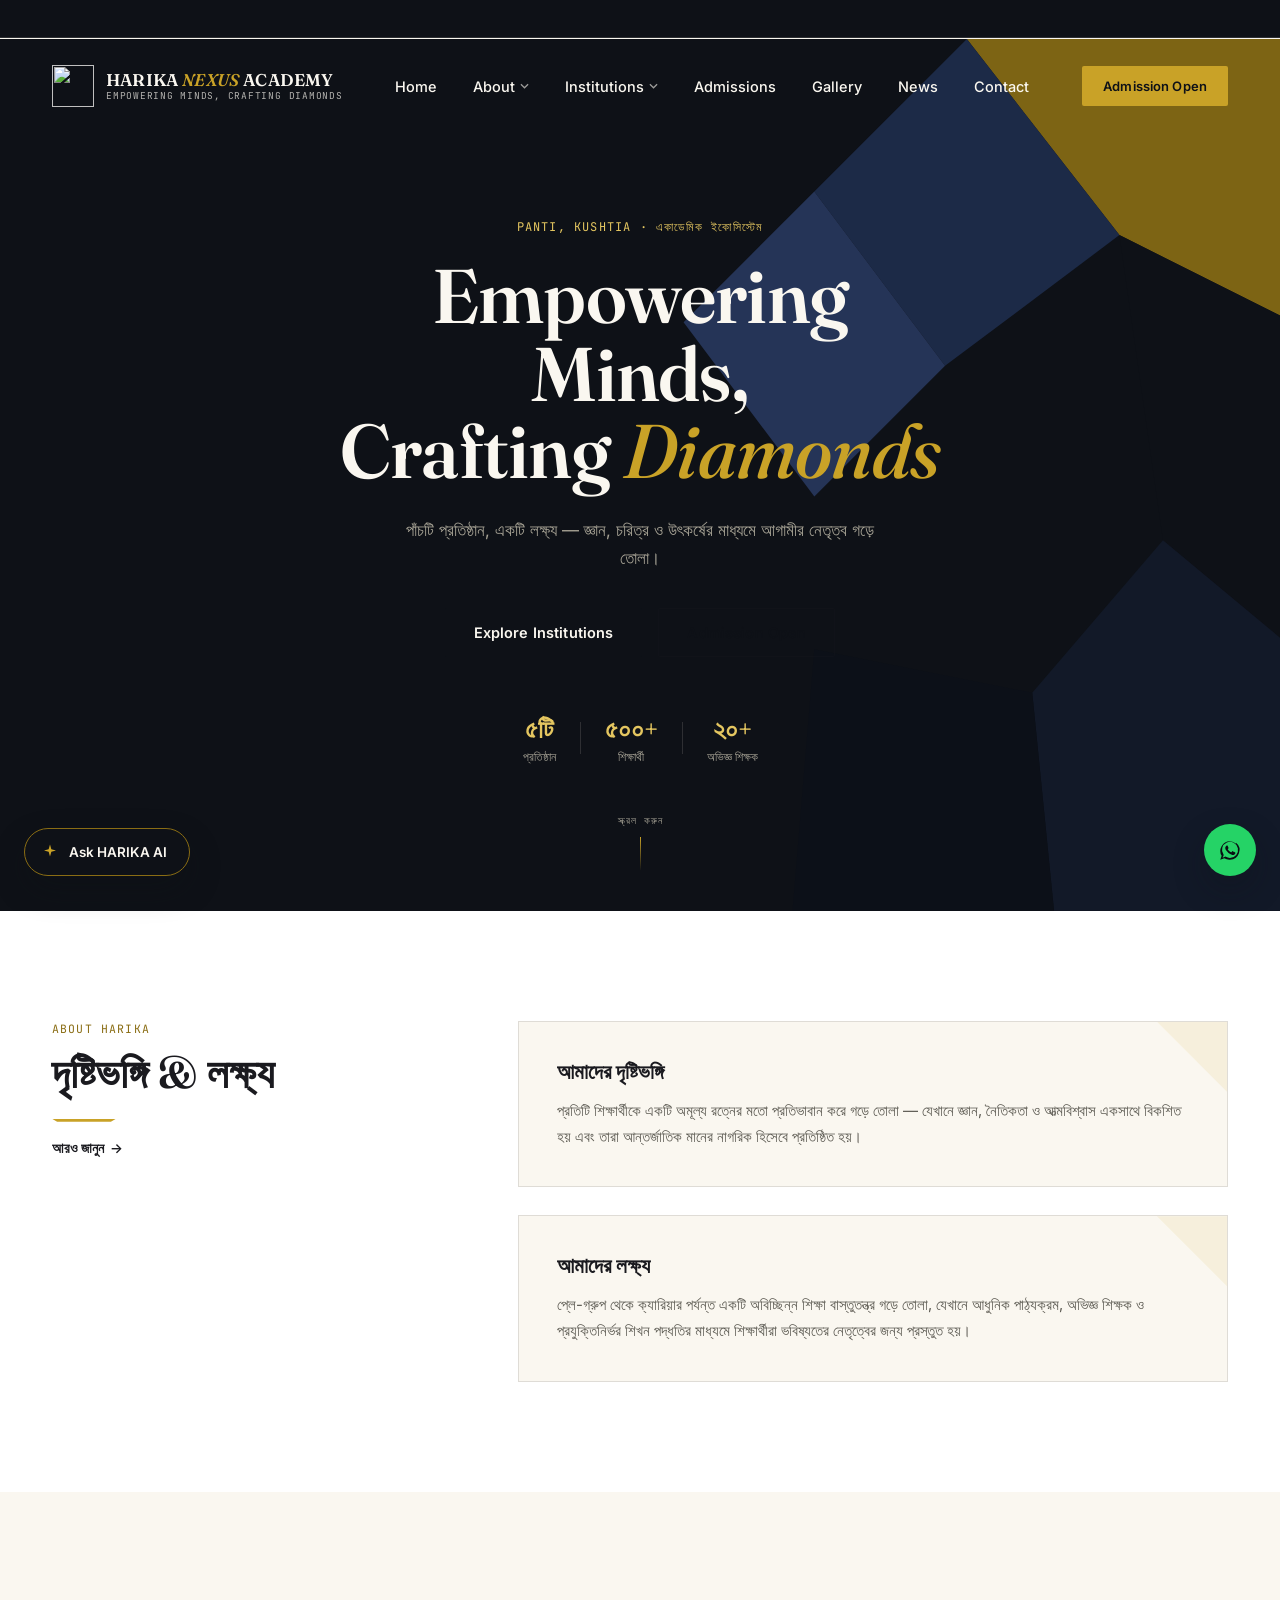
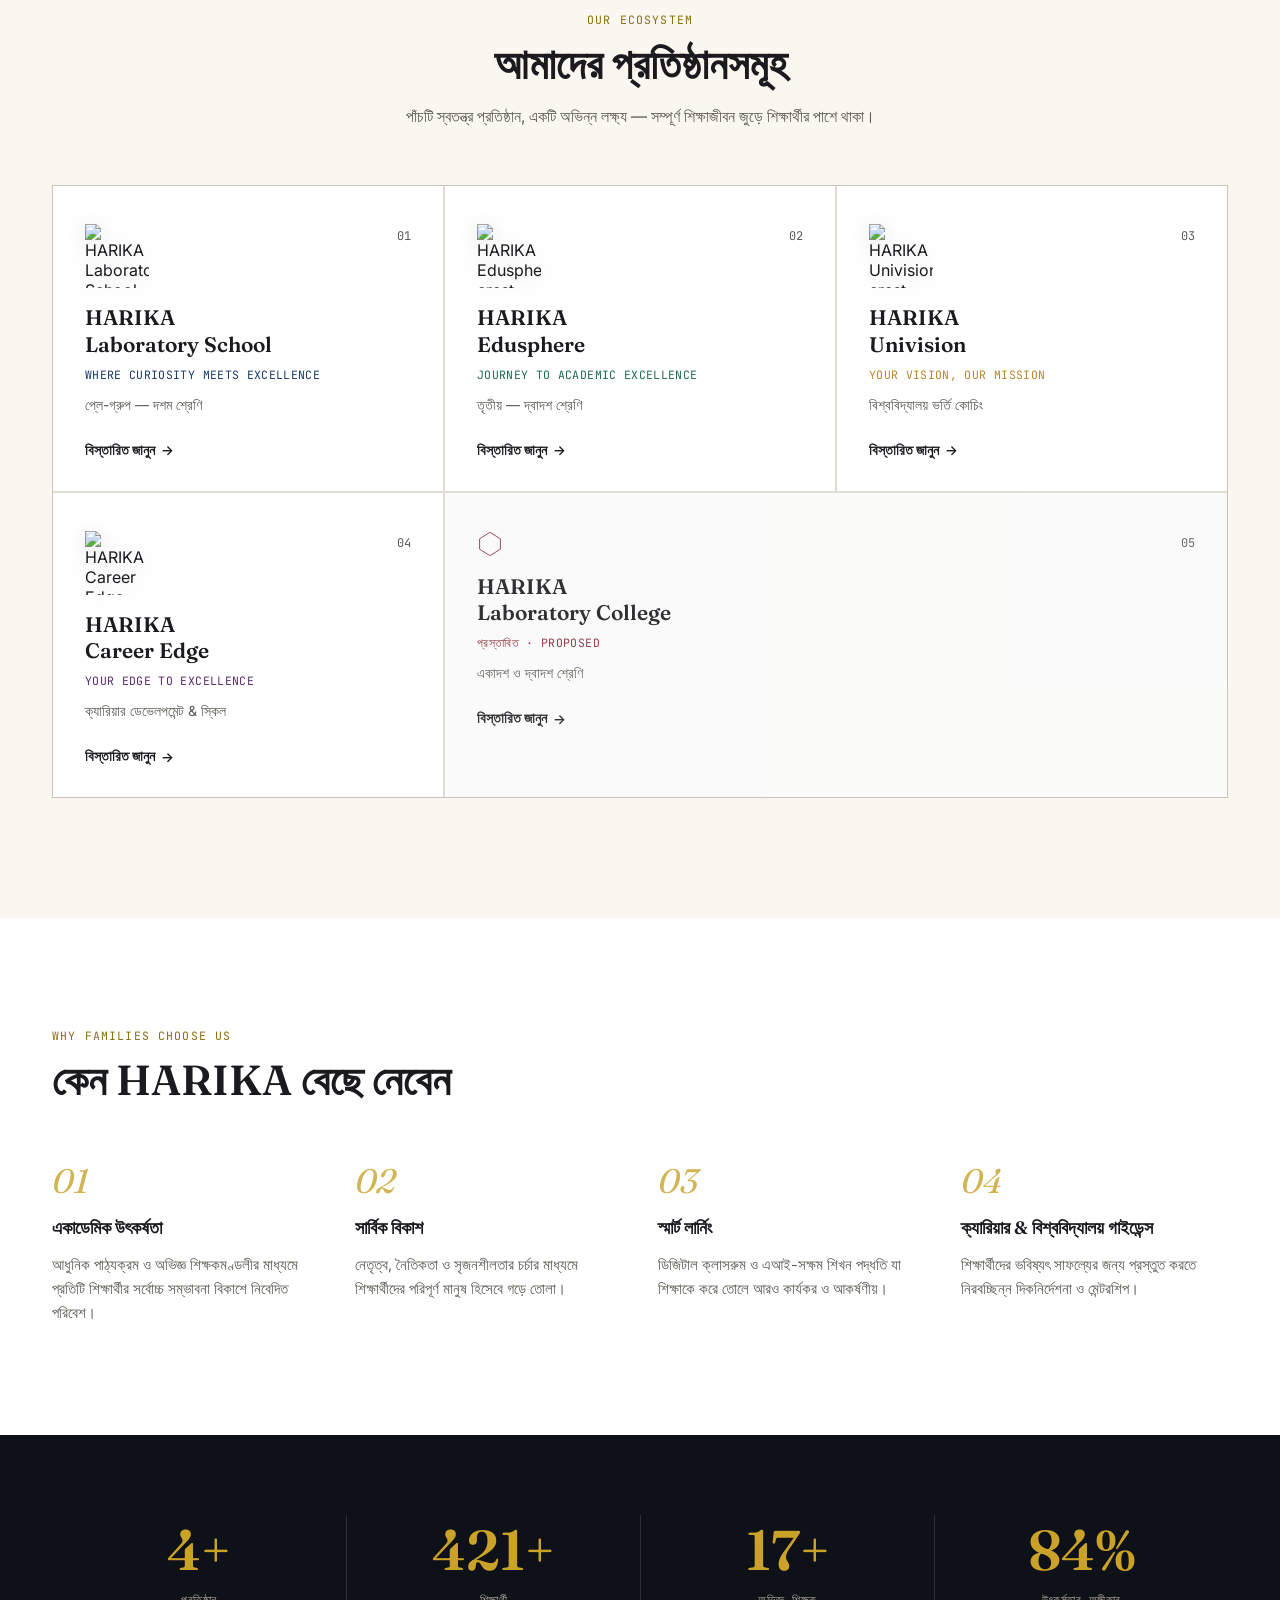
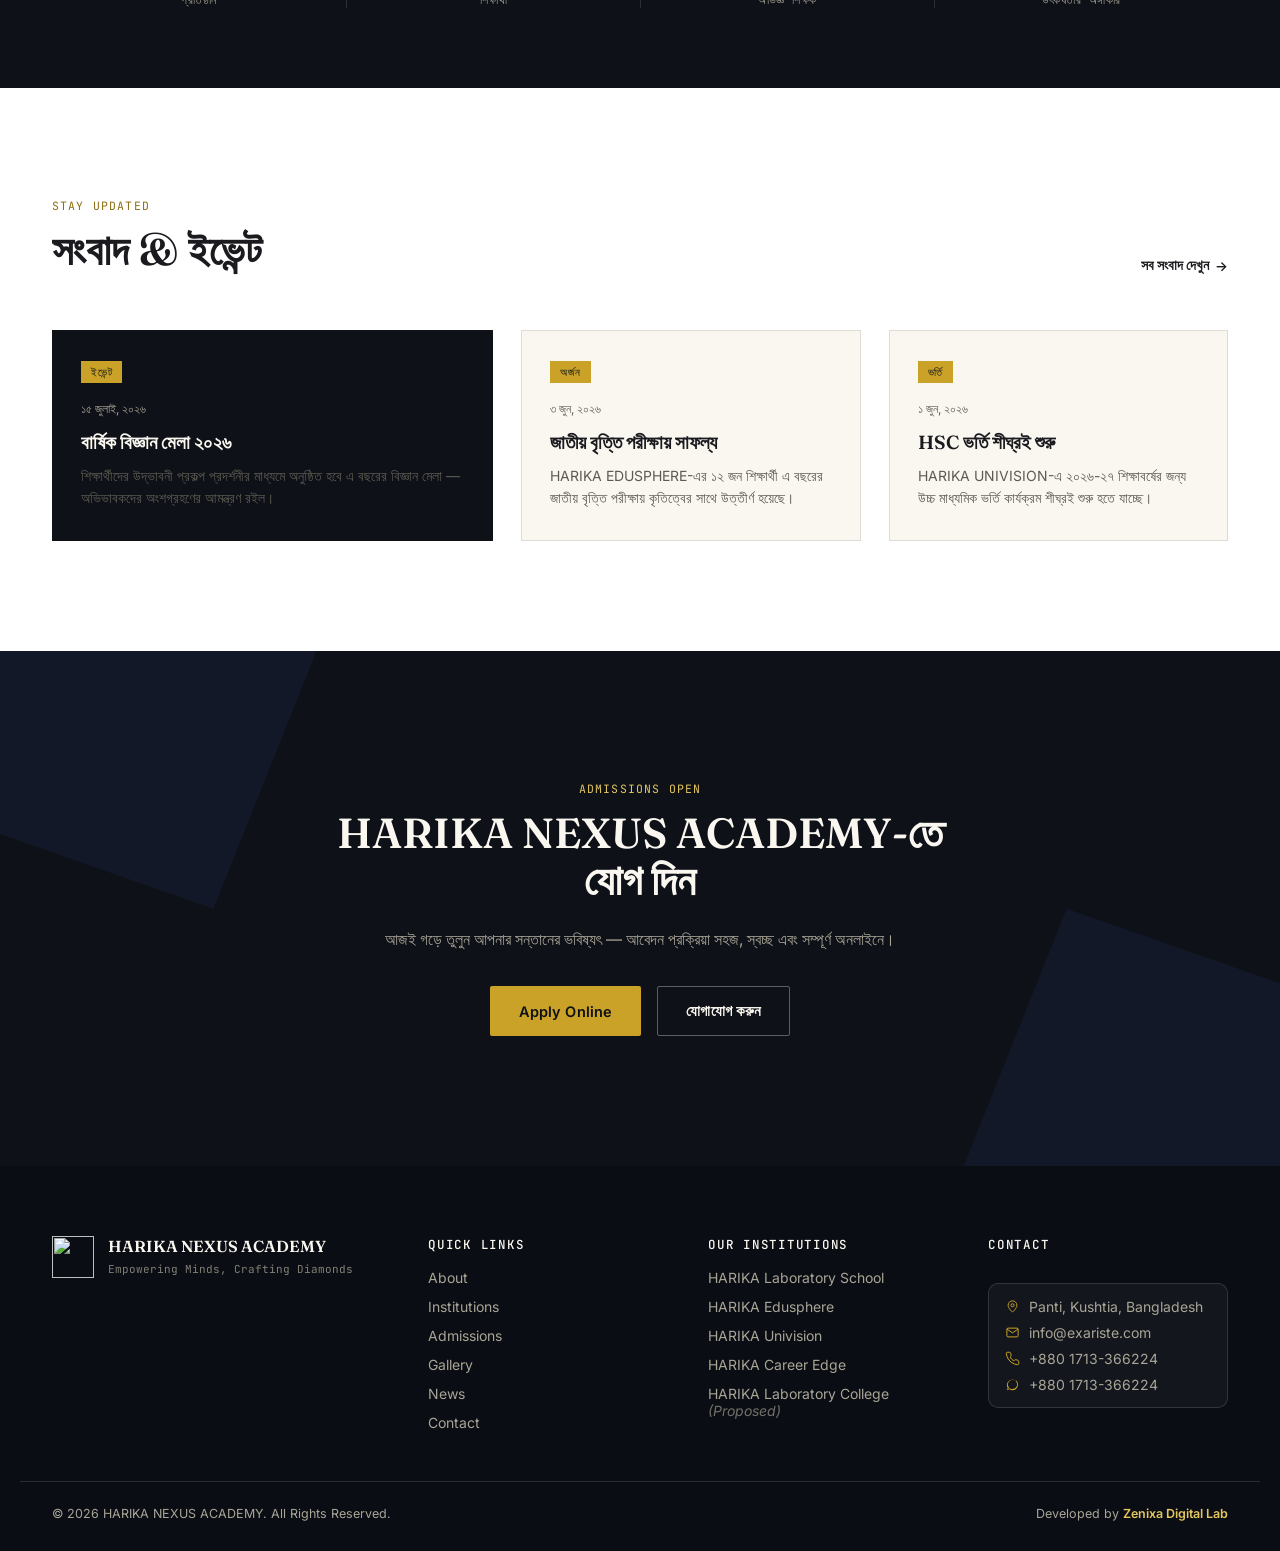
==== commit 3efece01: "Add files via upload" ====
--- a/index.html
+++ b/index.html
@@ -334,7 +334,7 @@
       <button id="aiClose" aria-label="Close">×</button>
     </div>
     <div class="ai-panel-body" id="aiBody">
-      <p class="ai-msg ai-msg--bot">আস-সালামু আলাইকুম<br>আমি আপনাকে ভর্তি, ফি, কোর্স বা যেকোনো প্রতিষ্ঠান সম্পর্কে সাহায্য করতে পারি। নিচের কোনো প্রশ্ন বেছে নিন:</p>
+      <p class="ai-msg ai-msg--bot">আস-সালামু আলাইকুম!<br>আমি আপনাকে ভর্তি, ফি, কোর্স বা যেকোনো বিষয়ে সাহায্য করতে পারি। নিচের কোনো প্রশ্ন বেছে নিন:</p>
     </div>
     <div class="ai-suggestions">
       <button class="ai-chip" data-q="admission">ভর্তি প্রক্রিয়া?</button>
@@ -425,12 +425,13 @@
     <span>© 2026 HARIKA NEXUS ACADEMY. All Rights Reserved.</span>
     <div class="footer-bottom-right">
       <span class="dev-credit">Developed by <a href="https://zenixadigitallab.com" target="_blank" rel="noopener">Zenixa Digital Lab</a></span>
-      <a href="https://wa.me/8801713366224" target="_blank" rel="noopener" class="whatsapp-fab" aria-label="Chat on WhatsApp">
-        <svg viewBox="0 0 24 24"><path d="M17.6 6.3A8.8 8.8 0 0 0 12 4a8.9 8.9 0 0 0-7.7 13.4L3 21l3.7-1.3A8.9 8.9 0 0 0 12 21a8.9 8.9 0 0 0 5.6-15.7zM12 19.3a7.3 7.3 0 0 1-3.8-1l-.3-.2-2.7 1 1-2.6-.2-.3a7.4 7.4 0 1 1 6 3.1zm4-5.5c-.2-.1-1.3-.6-1.5-.7s-.4-.1-.5.1-.5.7-.6.8-.2.2-.4.1a6 6 0 0 1-1.8-1.1 6.6 6.6 0 0 1-1.2-1.5c-.1-.2 0-.3.1-.4l.3-.4.2-.3a.4.4 0 0 0 0-.4c-.1-.1-.5-1.2-.7-1.7s-.4-.4-.5-.4h-.4a.9.9 0 0 0-.6.3 2.6 2.6 0 0 0-.8 1.9 4.6 4.6 0 0 0 1 2.4 10.4 10.4 0 0 0 4 3.5c.5.2.9.4 1.3.5a3.2 3.2 0 0 0 1.4.1 2.3 2.3 0 0 0 1.5-1.1 1.9 1.9 0 0 0 .1-1.1c-.1-.1-.2-.2-.4-.3z"/></svg>
-      </a>
     </div>
   </div>
 </footer>
+
+<a href="https://wa.me/8801713366224" target="_blank" rel="noopener" class="whatsapp-float" aria-label="Chat on WhatsApp">
+  <svg viewBox="0 0 24 24"><path d="M17.6 6.3A8.8 8.8 0 0 0 12 4a8.9 8.9 0 0 0-7.7 13.4L3 21l3.7-1.3A8.9 8.9 0 0 0 12 21a8.9 8.9 0 0 0 5.6-15.7zM12 19.3a7.3 7.3 0 0 1-3.8-1l-.3-.2-2.7 1 1-2.6-.2-.3a7.4 7.4 0 1 1 6 3.1zm4-5.5c-.2-.1-1.3-.6-1.5-.7s-.4-.1-.5.1-.5.7-.6.8-.2.2-.4.1a6 6 0 0 1-1.8-1.1 6.6 6.6 0 0 1-1.2-1.5c-.1-.2 0-.3.1-.4l.3-.4.2-.3a.4.4 0 0 0 0-.4c-.1-.1-.5-1.2-.7-1.7s-.4-.4-.5-.4h-.4a.9.9 0 0 0-.6.3 2.6 2.6 0 0 0-.8 1.9 4.6 4.6 0 0 0 1 2.4 10.4 10.4 0 0 0 4 3.5c.5.2.9.4 1.3.5a3.2 3.2 0 0 0 1.4.1 2.3 2.3 0 0 0 1.5-1.1 1.9 1.9 0 0 0 .1-1.1c-.1-.1-.2-.2-.4-.3z"/></svg>
+</a>
 
 <script src="script.js"></script>
 </body>
--- a/style.css
+++ b/style.css
@@ -850,13 +850,7 @@
   display: flex; align-items: center; justify-content: space-between;
   font-size: 12.5px;
 }
-.whatsapp-fab {
-  width: 38px; height: 38px;
-  display: flex; align-items: center; justify-content: center;
-  background: #25D366;
-  border-radius: 50%;
-}
-.whatsapp-fab svg { width: 19px; height: 19px; fill: #0A0D13; }
+
 
 @media (max-width: 860px) {
   .footer-grid { grid-template-columns: 1fr 1fr; }
@@ -881,11 +875,40 @@
 }
 .footer-contact-card .fc-row { display: flex; align-items: center; gap: 9px; font-size: 13px; }
 .footer-contact-card .fc-row svg { width: 15px; height: 15px; flex-shrink: 0; color: var(--gold); }
+.footer-contact-card .fc-row span,
+.footer-contact-card .fc-row a { white-space: nowrap; }
+@media (max-width: 380px) {
+  .footer-contact-card .fc-row { font-size: 12px; }
+}
 .footer-bottom-right { display: flex; align-items: center; gap: 18px; }
 .dev-credit { font-size: 12.5px; color: var(--text-on-dark-muted); }
 .dev-credit a { color: var(--gold-light); font-weight: 600; transition: color .25s var(--ease); }
 .dev-credit a:hover { color: var(--gold); }
 .footer-inst-proposed { font-size: 11px; opacity: 0.65; font-style: italic; }
+
+/* ===================================================================
+   Floating WhatsApp button — fixed, stays visible while scrolling
+   (mirrors the AI widget but on the opposite corner)
+   =================================================================== */
+.whatsapp-float {
+  position: fixed;
+  right: 24px;
+  bottom: 24px;
+  z-index: 200;
+  width: 52px; height: 52px;
+  display: flex; align-items: center; justify-content: center;
+  background: #25D366;
+  border-radius: 50%;
+  box-shadow: 0 14px 32px rgba(14,17,23,0.28);
+  transition: transform .3s var(--ease);
+}
+.whatsapp-float:hover { transform: translateY(-3px); }
+.whatsapp-float svg { width: 26px; height: 26px; fill: #0A0D13; }
+
+@media (max-width: 480px) {
+  .whatsapp-float { right: 14px; bottom: 14px; width: 46px; height: 46px; }
+  .whatsapp-float svg { width: 22px; height: 22px; }
+}
 
 /* ===================================================================
    Inner page hero banner (About / Institutions / Admissions / etc.)
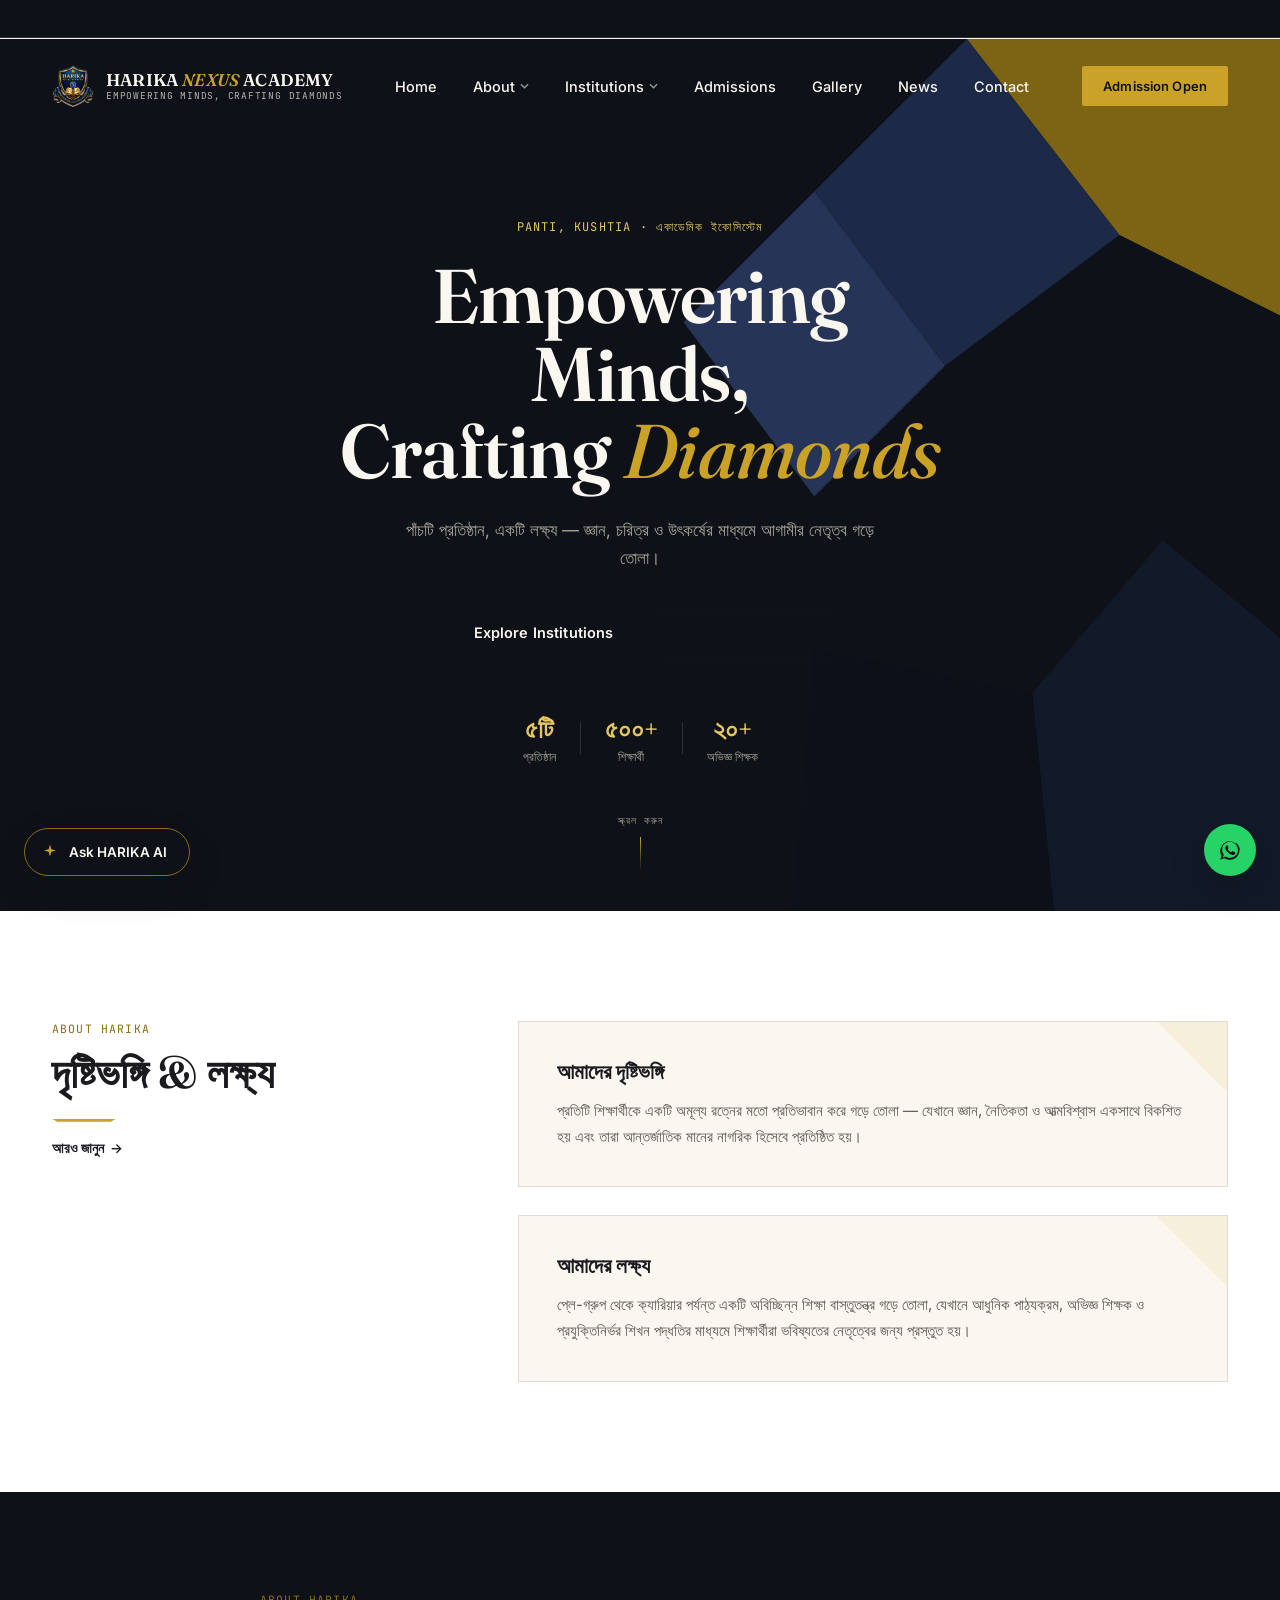
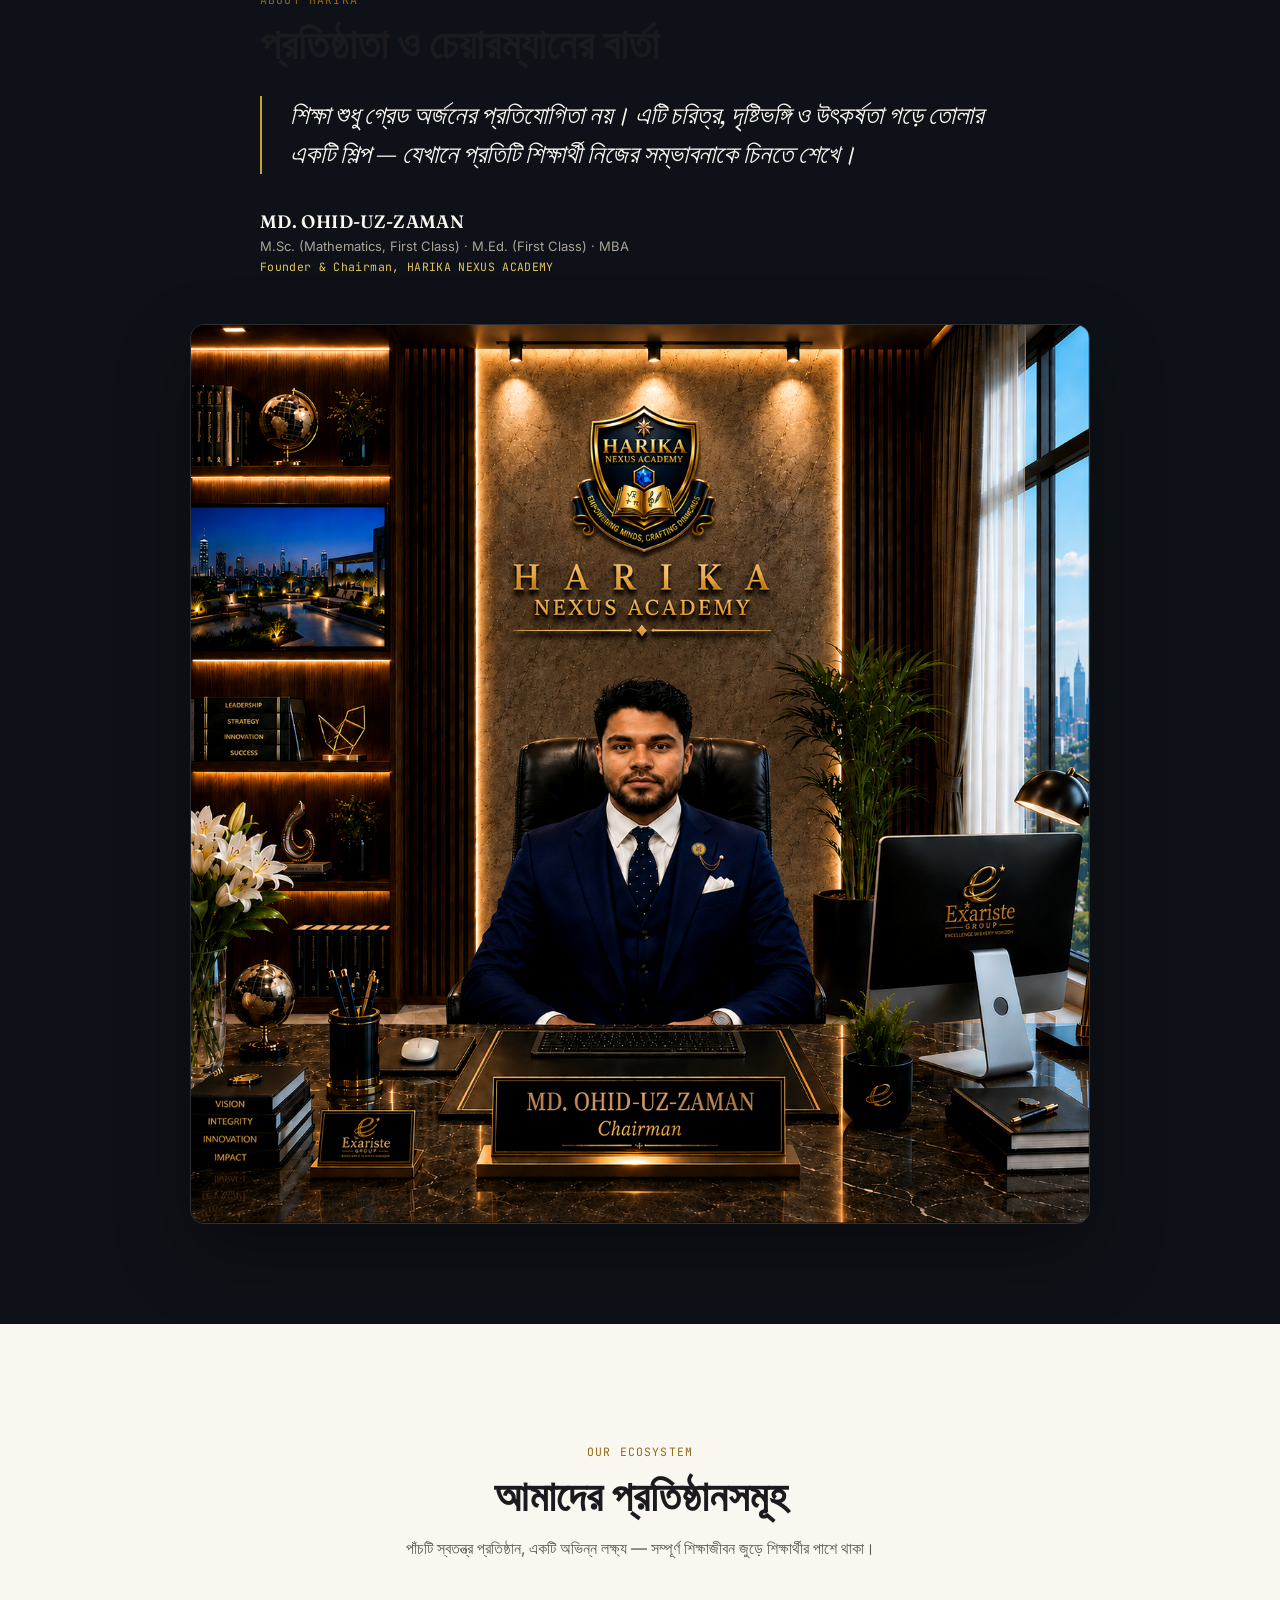
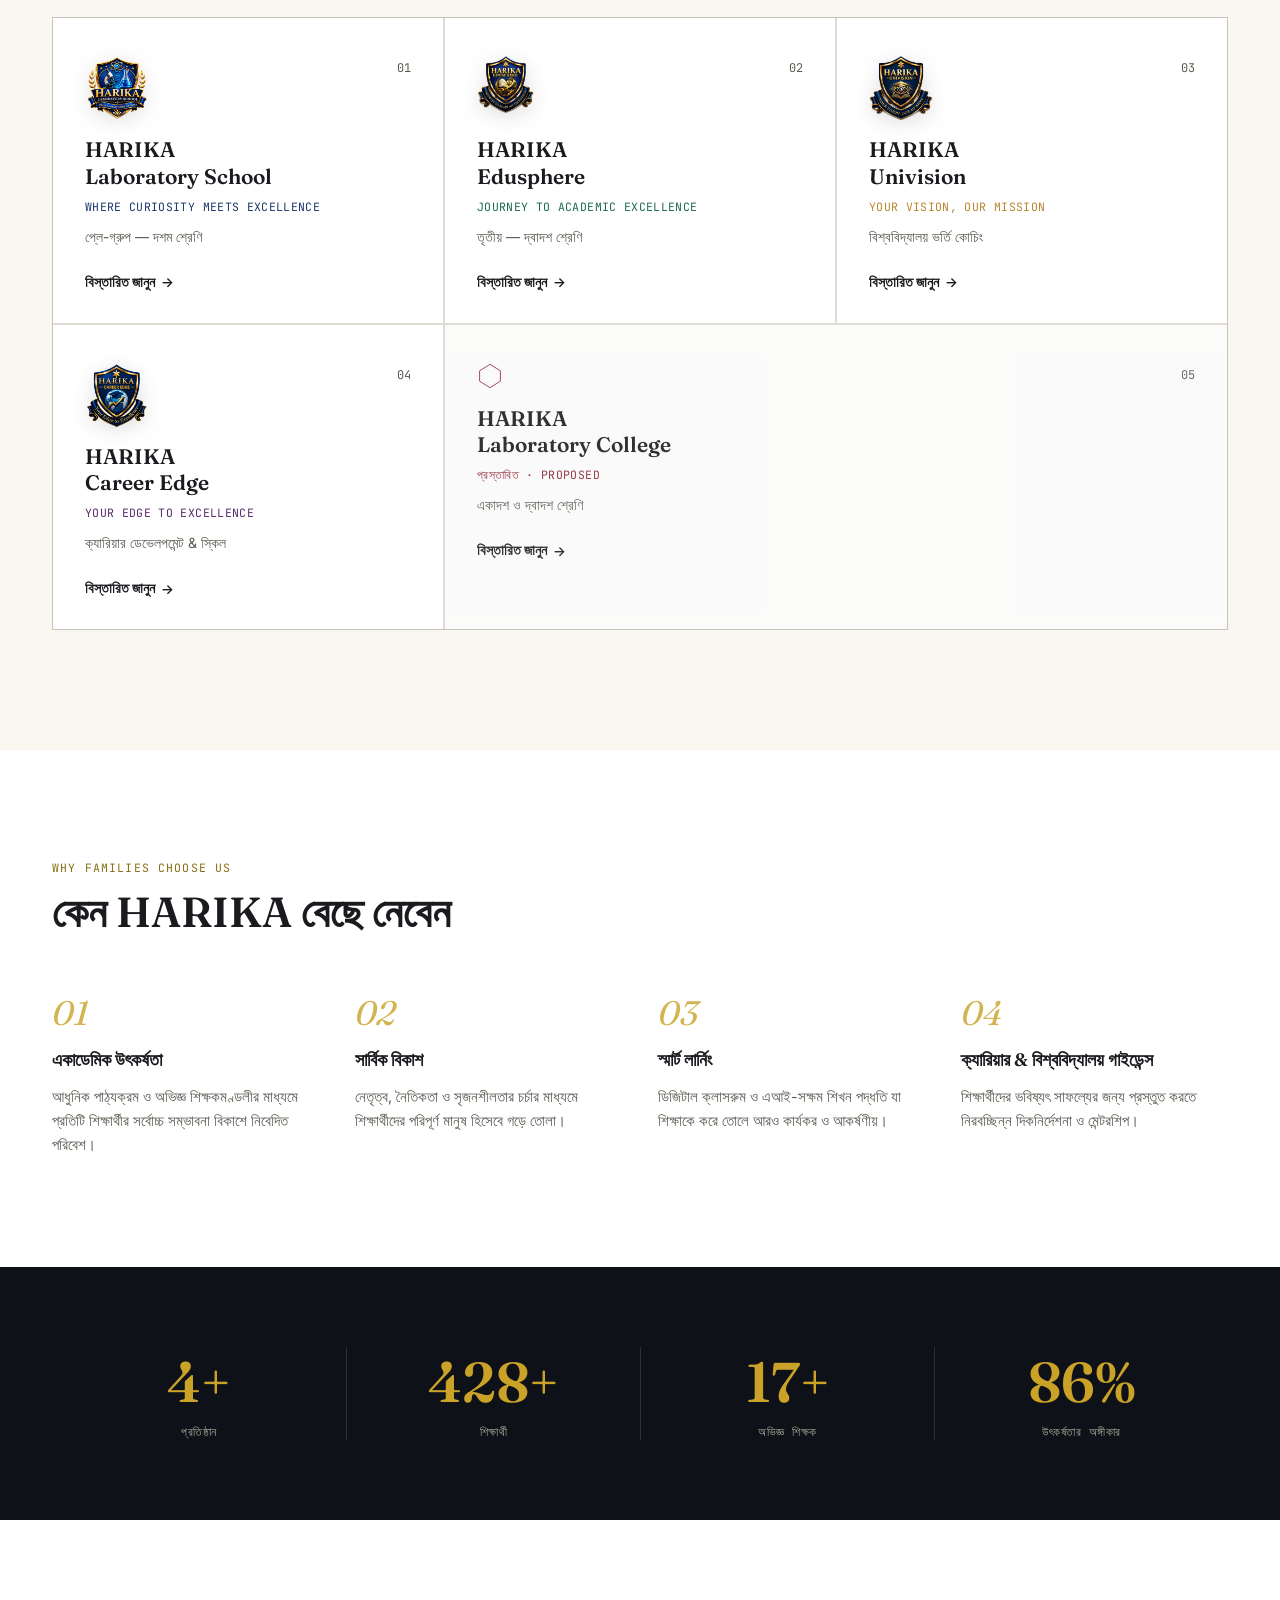
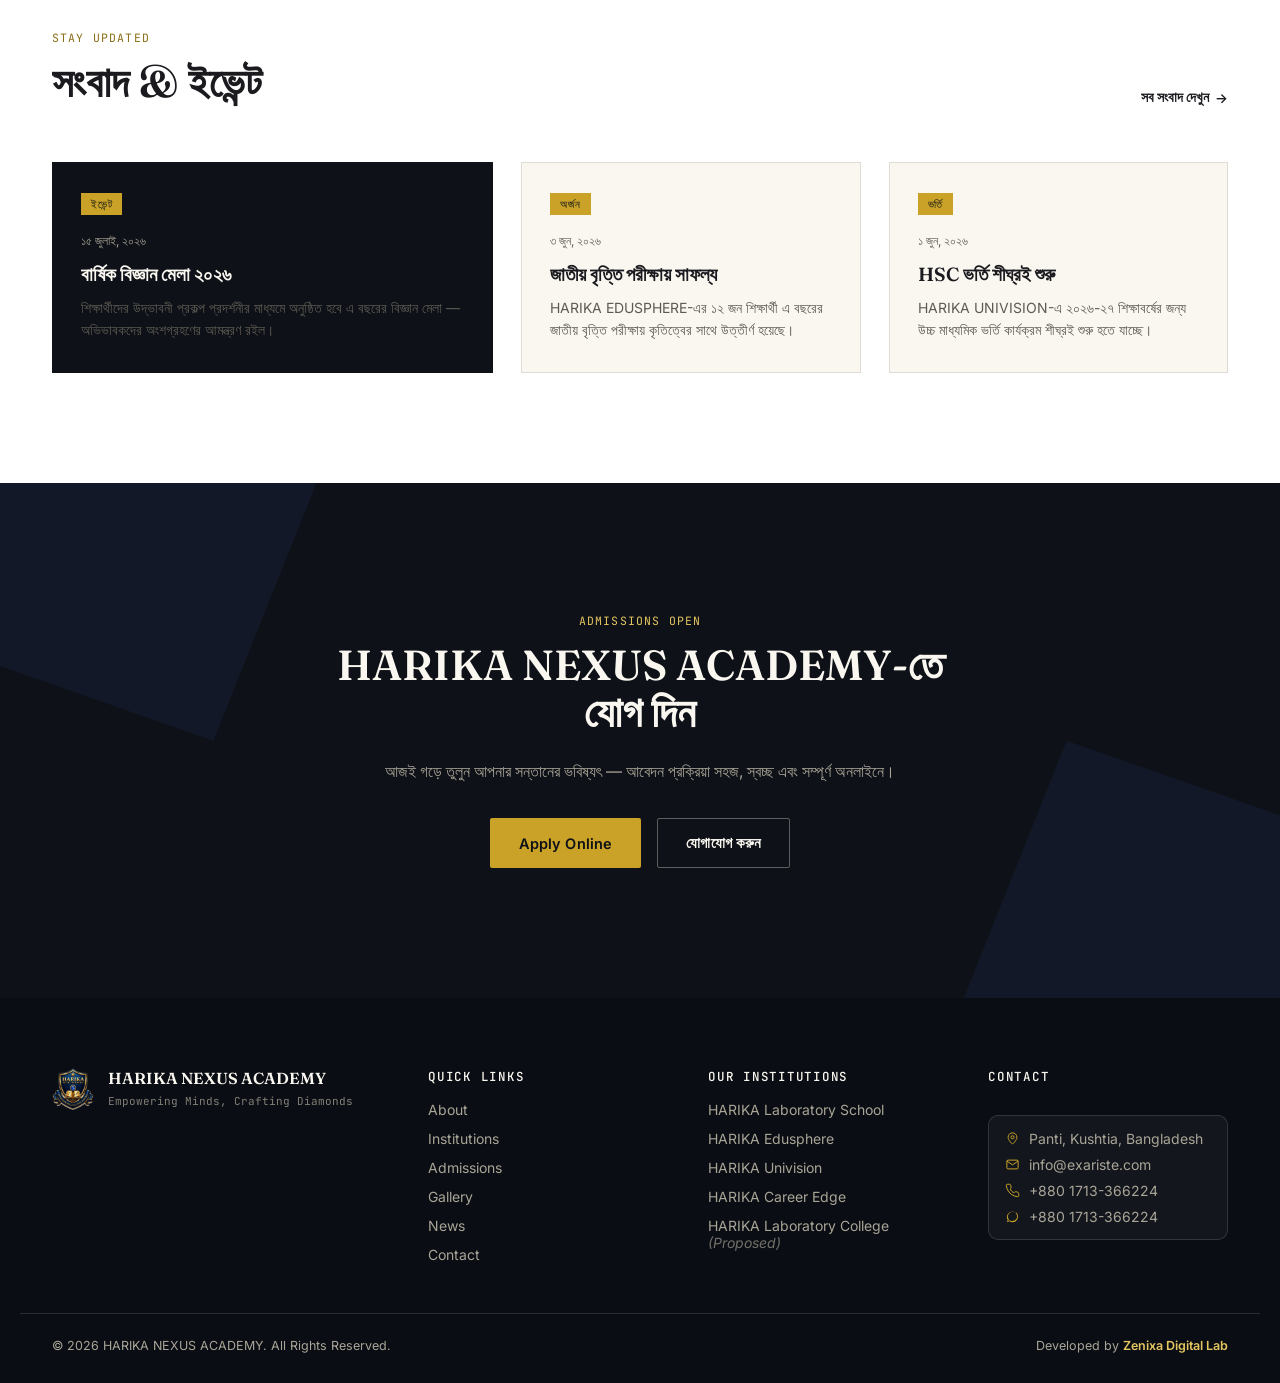
==== commit 63bfdedf: "Add files via upload" ====
--- a/index.html
+++ b/index.html
@@ -167,6 +167,27 @@
     </div>
   </section>
 
+  <!-- ====== FOUNDER MESSAGE — full-width photo (exariste.com style) ====== -->
+  <section class="founder-msg founder-msg--full" id="founder">
+    <div class="container">
+      <div class="founder-msg-copy">
+        <p class="kicker">About HARIKA</p>
+        <h2 class="sec-title">প্রতিষ্ঠাতা ও চেয়ারম্যানের বার্তা</h2>
+        <blockquote class="founder-quote">
+          শিক্ষা শুধু গ্রেড অর্জনের প্রতিযোগিতা নয়। এটি চরিত্র, দৃষ্টিভঙ্গি ও উৎকর্ষতা গড়ে তোলার একটি শিল্প — যেখানে প্রতিটি শিক্ষার্থী নিজের সম্ভাবনাকে চিনতে শেখে।
+        </blockquote>
+        <div class="founder-sign">
+          <span class="founder-sign-name">MD. OHID-UZ-ZAMAN</span>
+          <span class="founder-sign-role">M.Sc. (Mathematics, First Class) · M.Ed. (First Class) · MBA</span>
+          <span class="founder-sign-title">Founder &amp; Chairman, HARIKA NEXUS ACADEMY</span>
+        </div>
+      </div>
+      <div class="founder-msg-photo--full">
+        <img src="assets/chairman.jpg" alt="MD. Ohid-uz-Zaman, Founder and Chairman of HARIKA NEXUS ACADEMY, in his office">
+      </div>
+    </div>
+  </section>
+
   <!-- ====== OUR INSTITUTIONS ====== -->
   <section class="institutions" id="institutions">
     <div class="container">
--- a/style.css
+++ b/style.css
@@ -961,6 +961,33 @@
 }
 
 /* ===================================================================
+   Founder message — full-width photo (exariste.com style)
+   Text block on top, large uncropped photo below, full container width.
+   =================================================================== */
+.founder-msg--full { padding: 100px 0; }
+.founder-msg--full .founder-msg-copy { max-width: 760px; margin: 0 auto 50px; text-align: left; }
+.founder-msg--full .founder-quote { font-size: clamp(20px, 2.6vw, 26px); }
+.founder-msg-photo--full {
+  position: relative;
+  width: 100%;
+  max-width: 900px;
+  margin: 0 auto;
+  border-radius: 14px;
+  overflow: hidden;
+  border: 1px solid var(--line-dark);
+  box-shadow: 0 30px 70px rgba(0,0,0,0.35);
+}
+.founder-msg-photo--full img {
+  width: 100%;
+  height: auto;
+  display: block;
+  filter: contrast(1.04) saturate(1.05);
+}
+@media (max-width: 640px) {
+  .founder-msg--full { padding: 70px 0; }
+}
+
+/* ===================================================================
    Institution detail page
    =================================================================== */
 .inst-detail-hero {
